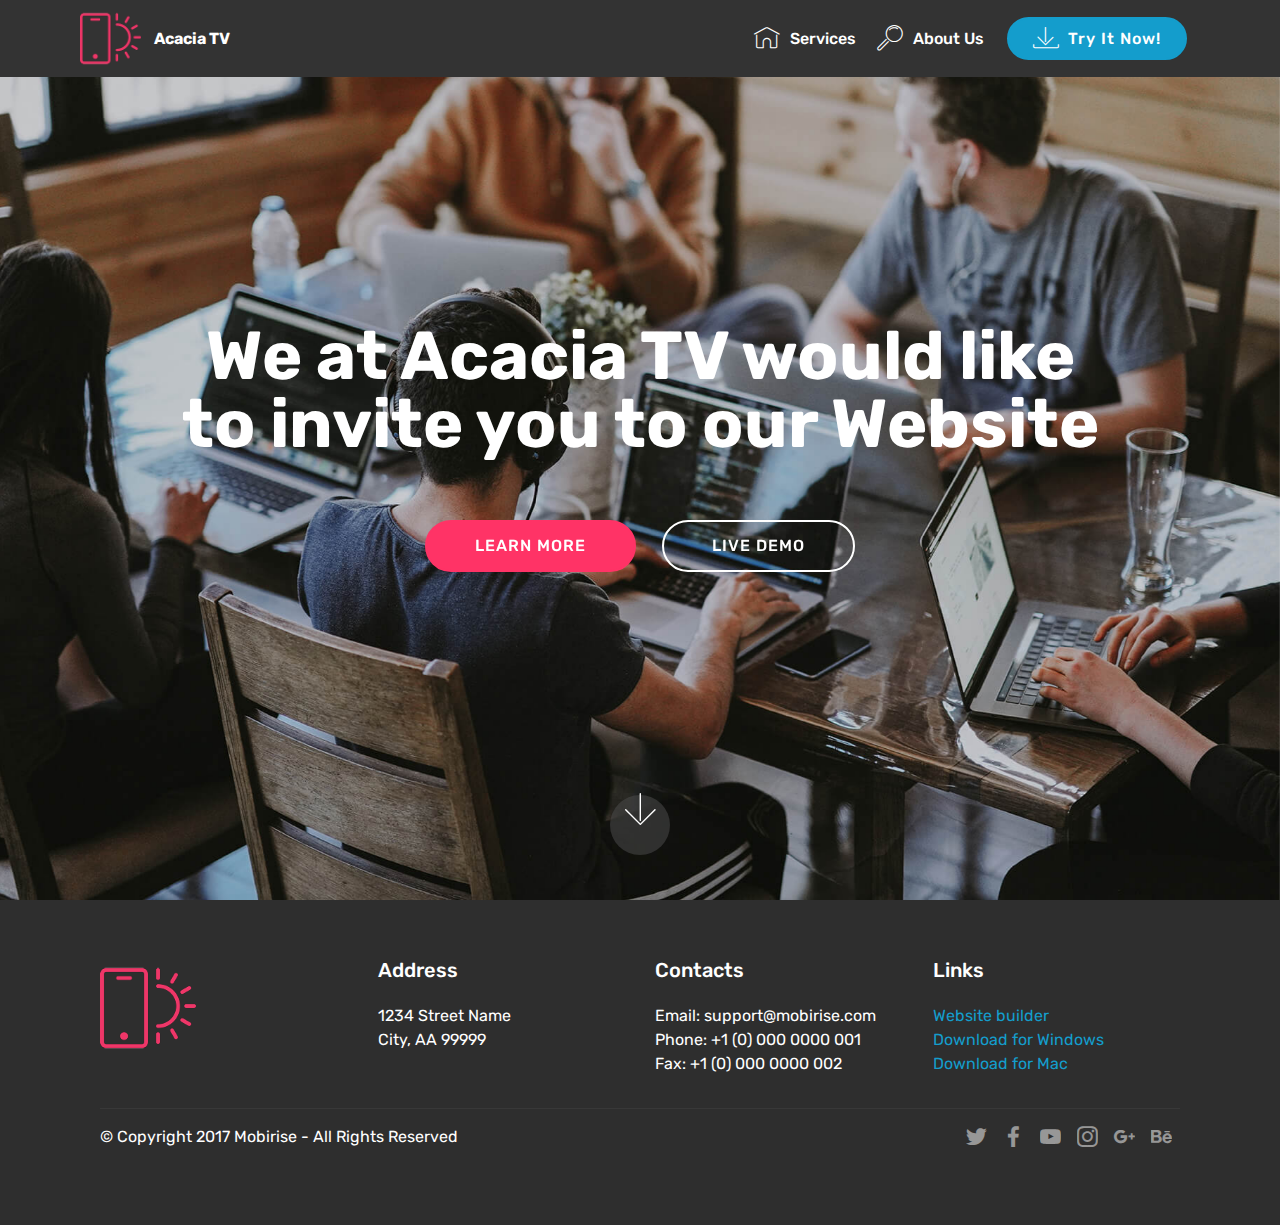
==== second/index.html @ 9eaf5de9 "Add files via upload" ====
<!DOCTYPE html>
<html  >
<head>
  <!-- Site made with Mobirise Website Builder v4.10.15, https://mobirise.com -->
  <meta charset="UTF-8">
  <meta http-equiv="X-UA-Compatible" content="IE=edge">
  <meta name="generator" content="Mobirise v4.10.15, mobirise.com">
  <meta name="viewport" content="width=device-width, initial-scale=1, minimum-scale=1">
  <link rel="shortcut icon" href="assets/images/logo2.png" type="image/x-icon">
  <meta name="description" content="">
  
  <title>Home</title>
  <link rel="stylesheet" href="assets/web/assets/mobirise-icons/mobirise-icons.css">
  <link rel="stylesheet" href="assets/bootstrap/css/bootstrap.min.css">
  <link rel="stylesheet" href="assets/bootstrap/css/bootstrap-grid.min.css">
  <link rel="stylesheet" href="assets/bootstrap/css/bootstrap-reboot.min.css">
  <link rel="stylesheet" href="assets/socicon/css/styles.css">
  <link rel="stylesheet" href="assets/tether/tether.min.css">
  <link rel="stylesheet" href="assets/dropdown/css/style.css">
  <link rel="stylesheet" href="assets/theme/css/style.css">
  <link rel="preload" as="style" href="assets/mobirise/css/mbr-additional.css"><link rel="stylesheet" href="assets/mobirise/css/mbr-additional.css" type="text/css">
  
  
  
</head>
<body>
  <section class="menu cid-qTkzRZLJNu" once="menu" id="menu1-0">

    

    <nav class="navbar navbar-expand beta-menu navbar-dropdown align-items-center navbar-fixed-top navbar-toggleable-sm">
        <button class="navbar-toggler navbar-toggler-right" type="button" data-toggle="collapse" data-target="#navbarSupportedContent" aria-controls="navbarSupportedContent" aria-expanded="false" aria-label="Toggle navigation">
            <div class="hamburger">
                <span></span>
                <span></span>
                <span></span>
                <span></span>
            </div>
        </button>
        <div class="menu-logo">
            <div class="navbar-brand">
                <span class="navbar-logo">
                    <a href="https://mobirise.com">
                         <img src="assets/images/logo2.png" alt="Mobirise" style="height: 3.8rem;">
                    </a>
                </span>
                <span class="navbar-caption-wrap"><a class="navbar-caption text-white display-4" href="https://mobirise.com">Acacia TV</a></span>
            </div>
        </div>
        <div class="collapse navbar-collapse" id="navbarSupportedContent">
            <ul class="navbar-nav nav-dropdown" data-app-modern-menu="true">
                <li class="nav-item">
                    <a class="nav-link link text-white display-4" href="https://mobirise.com">
                        <span class="mbri-home mbr-iconfont mbr-iconfont-btn"></span>
                        Services
                    </a>
                </li>
                <li class="nav-item">
                    <a class="nav-link link text-white display-4" href="https://mobirise.com">
                        <span class="mbri-search mbr-iconfont mbr-iconfont-btn"></span>
                        About Us
                    </a>
                </li>
            </ul>
            <div class="navbar-buttons mbr-section-btn">
                <a class="btn btn-sm btn-primary display-4" href="https://mobirise.com">
                    <span class="mbri-save mbr-iconfont mbr-iconfont-btn "></span>
                    Try It Now!
                </a>
            </div>
        </div>
    </nav>
</section>

<section class="engine"><a href="https://mobirise.info/k">develop your own website</a></section><section class="cid-qTkA127IK8 mbr-fullscreen mbr-parallax-background" id="header2-1">

    

    

    <div class="container align-center">
        <div class="row justify-content-md-center">
            <div class="mbr-white col-md-10">
                <h1 class="mbr-section-title mbr-bold pb-3 mbr-fonts-style display-1">
                    We at Acacia TV would like to invite you to our Website</h1>
                
                <p class="mbr-text pb-3 mbr-fonts-style display-5"></p>
                <div class="mbr-section-btn">
                    <a class="btn btn-md btn-secondary display-4" href="https://mobirise.com">LEARN MORE</a>
                    <a class="btn btn-md btn-white-outline display-4" href="https://mobirise.com">LIVE DEMO</a>
                </div>
            </div>
        </div>
    </div>
    <div class="mbr-arrow hidden-sm-down" aria-hidden="true">
        <a href="#next">
            <i class="mbri-down mbr-iconfont"></i>
        </a>
    </div>
</section>

<section class="cid-qTkAaeaxX5" id="footer1-2">

    

    

    <div class="container">
        <div class="media-container-row content text-white">
            <div class="col-12 col-md-3">
                <div class="media-wrap">
                    <a href="https://mobirise.com/">
                        <img src="assets/images/logo2.png" alt="Mobirise">
                    </a>
                </div>
            </div>
            <div class="col-12 col-md-3 mbr-fonts-style display-7">
                <h5 class="pb-3">
                    Address
                </h5>
                <p class="mbr-text">
                    1234 Street Name
                    <br>City, AA 99999
                </p>
            </div>
            <div class="col-12 col-md-3 mbr-fonts-style display-7">
                <h5 class="pb-3">
                    Contacts
                </h5>
                <p class="mbr-text">
                    Email: support@mobirise.com
                    <br>Phone: +1 (0) 000 0000 001
                    <br>Fax: +1 (0) 000 0000 002
                </p>
            </div>
            <div class="col-12 col-md-3 mbr-fonts-style display-7">
                <h5 class="pb-3">
                    Links
                </h5>
                <p class="mbr-text">
                    <a class="text-primary" href="https://mobirise.com/">Website builder</a>
                    <br><a class="text-primary" href="https://mobirise.com/mobirise-free-win.zip">Download for Windows</a>
                    <br><a class="text-primary" href="https://mobirise.com/mobirise-free-mac.zip">Download for Mac</a>
                </p>
            </div>
        </div>
        <div class="footer-lower">
            <div class="media-container-row">
                <div class="col-sm-12">
                    <hr>
                </div>
            </div>
            <div class="media-container-row mbr-white">
                <div class="col-sm-6 copyright">
                    <p class="mbr-text mbr-fonts-style display-7">
                        © Copyright 2017 Mobirise - All Rights Reserved
                    </p>
                </div>
                <div class="col-md-6">
                    <div class="social-list align-right">
                        <div class="soc-item">
                            <a href="https://twitter.com/mobirise" target="_blank">
                                <span class="socicon-twitter socicon mbr-iconfont mbr-iconfont-social"></span>
                            </a>
                        </div>
                        <div class="soc-item">
                            <a href="https://www.facebook.com/pages/Mobirise/1616226671953247" target="_blank">
                                <span class="socicon-facebook socicon mbr-iconfont mbr-iconfont-social"></span>
                            </a>
                        </div>
                        <div class="soc-item">
                            <a href="https://www.youtube.com/c/mobirise" target="_blank">
                                <span class="socicon-youtube socicon mbr-iconfont mbr-iconfont-social"></span>
                            </a>
                        </div>
                        <div class="soc-item">
                            <a href="https://instagram.com/mobirise" target="_blank">
                                <span class="socicon-instagram socicon mbr-iconfont mbr-iconfont-social"></span>
                            </a>
                        </div>
                        <div class="soc-item">
                            <a href="https://plus.google.com/u/0/+Mobirise" target="_blank">
                                <span class="socicon-googleplus socicon mbr-iconfont mbr-iconfont-social"></span>
                            </a>
                        </div>
                        <div class="soc-item">
                            <a href="https://www.behance.net/Mobirise" target="_blank">
                                <span class="socicon-behance socicon mbr-iconfont mbr-iconfont-social"></span>
                            </a>
                        </div>
                    </div>
                </div>
            </div>
        </div>
    </div>
</section>


  <script src="assets/web/assets/jquery/jquery.min.js"></script>
  <script src="assets/popper/popper.min.js"></script>
  <script src="assets/bootstrap/js/bootstrap.min.js"></script>
  <script src="assets/tether/tether.min.js"></script>
  <script src="assets/dropdown/js/nav-dropdown.js"></script>
  <script src="assets/dropdown/js/navbar-dropdown.js"></script>
  <script src="assets/touchswipe/jquery.touch-swipe.min.js"></script>
  <script src="assets/parallax/jarallax.min.js"></script>
  <script src="assets/smoothscroll/smooth-scroll.js"></script>
  <script src="assets/theme/js/script.js"></script>
  
  
</body>
</html>
---- second/assets/web/assets/mobirise-icons/mobirise-icons.css ----
@font-face {
  font-family: 'MobiriseIcons';
  src:  url('mobirise-icons.eot?spat4u');
  src:  url('mobirise-icons.eot?spat4u#iefix') format('embedded-opentype'),
    url('mobirise-icons.ttf?spat4u') format('truetype'),
    url('mobirise-icons.woff?spat4u') format('woff'),
    url('mobirise-icons.svg?spat4u#MobiriseIcons') format('svg');
  font-weight: normal;
  font-style: normal;
  font-display: swap;
}

[class^="mbri-"], [class*=" mbri-"] {
  /* use !important to prevent issues with browser extensions that change fonts */
  font-family: MobiriseIcons !important;
  speak: none;
  font-style: normal;
  font-weight: normal;
  font-variant: normal;
  text-transform: none;
  line-height: 1;

  /* Better Font Rendering =========== */
  -webkit-font-smoothing: antialiased;
  -moz-osx-font-smoothing: grayscale;
}

.mbri-add-submenu:before {
  content: "\e900";
}
.mbri-alert:before {
  content: "\e901";
}
.mbri-align-center:before {
  content: "\e902";
}
.mbri-align-justify:before {
  content: "\e903";
}
.mbri-align-left:before {
  content: "\e904";
}
.mbri-align-right:before {
  content: "\e905";
}
.mbri-android:before {
  content: "\e906";
}
.mbri-apple:before {
  content: "\e907";
}
.mbri-arrow-down:before {
  content: "\e908";
}
.mbri-arrow-next:before {
  content: "\e909";
}
.mbri-arrow-prev:before {
  content: "\e90a";
}
.mbri-arrow-up:before {
  content: "\e90b";
}
.mbri-bold:before {
  content: "\e90c";
}
.mbri-bookmark:before {
  content: "\e90d";
}
.mbri-bootstrap:before {
  content: "\e90e";
}
.mbri-briefcase:before {
  content: "\e90f";
}
.mbri-browse:before {
  content: "\e910";
}
.mbri-bulleted-list:before {
  content: "\e911";
}
.mbri-calendar:before {
  content: "\e912";
}
.mbri-camera:before {
  content: "\e913";
}
.mbri-cart-add:before {
  content: "\e914";
}
.mbri-cart-full:before {
  content: "\e915";
}
.mbri-cash:before {
  content: "\e916";
}
.mbri-change-style:before {
  content: "\e917";
}
.mbri-chat:before {
  content: "\e918";
}
.mbri-clock:before {
  content: "\e919";
}
.mbri-close:before {
  content: "\e91a";
}
.mbri-cloud:before {
  content: "\e91b";
}
.mbri-code:before {
  content: "\e91c";
}
.mbri-contact-form:before {
  content: "\e91d";
}
.mbri-credit-card:before {
  content: "\e91e";
}
.mbri-cursor-click:before {
  content: "\e91f";
}
.mbri-cust-feedback:before {
  content: "\e920";
}
.mbri-database:before {
  content: "\e921";
}
.mbri-delivery:before {
  content: "\e922";
}
.mbri-desktop:before {
  content: "\e923";
}
.mbri-devices:before {
  content: "\e924";
}
.mbri-down:before {
  content: "\e925";
}
.mbri-download:before {
  content: "\e989";
}
.mbri-drag-n-drop:before {
  content: "\e927";
}
.mbri-drag-n-drop2:before {
  content: "\e928";
}
.mbri-edit:before {
  content: "\e929";
}
.mbri-edit2:before {
  content: "\e92a";
}
.mbri-error:before {
  content: "\e92b";
}
.mbri-extension:before {
  content: "\e92c";
}
.mbri-features:before {
  content: "\e92d";
}
.mbri-file:before {
  content: "\e92e";
}
.mbri-flag:before {
  content: "\e92f";
}
.mbri-folder:before {
  content: "\e930";
}
.mbri-gift:before {
  content: "\e931";
}
.mbri-github:before {
  content: "\e932";
}
.mbri-globe:before {
  content: "\e933";
}
.mbri-globe-2:before {
  content: "\e934";
}
.mbri-growing-chart:before {
  content: "\e935";
}
.mbri-hearth:before {
  content: "\e936";
}
.mbri-help:before {
  content: "\e937";
}
.mbri-home:before {
  content: "\e938";
}
.mbri-hot-cup:before {
  content: "\e939";
}
.mbri-idea:before {
  content: "\e93a";
}
.mbri-image-gallery:before {
  content: "\e93b";
}
.mbri-image-slider:before {
  content: "\e93c";
}
.mbri-info:before {
  content: "\e93d";
}
.mbri-italic:before {
  content: "\e93e";
}
.mbri-key:before {
  content: "\e93f";
}
.mbri-laptop:before {
  content: "\e940";
}
.mbri-layers:before {
  content: "\e941";
}
.mbri-left-right:before {
  content: "\e942";
}
.mbri-left:before {
  content: "\e943";
}
.mbri-letter:before {
  content: "\e944";
}
.mbri-like:before {
  content: "\e945";
}
.mbri-link:before {
  content: "\e946";
}
.mbri-lock:before {
  content: "\e947";
}
.mbri-login:before {
  content: "\e948";
}
.mbri-logout:before {
  content: "\e949";
}
.mbri-magic-stick:before {
  content: "\e94a";
}
.mbri-map-pin:before {
  content: "\e94b";
}
.mbri-menu:before {
  content: "\e94c";
}
.mbri-mobile:before {
  content: "\e94d";
}
.mbri-mobile2:before {
  content: "\e94e";
}
.mbri-mobirise:before {
  content: "\e94f";
}
.mbri-more-horizontal:before {
  content: "\e950";
}
.mbri-more-vertical:before {
  content: "\e951";
}
.mbri-music:before {
  content: "\e952";
}
.mbri-new-file:before {
  content: "\e953";
}
.mbri-numbered-list:before {
  content: "\e954";
}
.mbri-opened-folder:before {
  content: "\e955";
}
.mbri-pages:before {
  content: "\e956";
}
.mbri-paper-plane:before {
  content: "\e957";
}
.mbri-paperclip:before {
  content: "\e958";
}
.mbri-photo:before {
  content: "\e959";
}
.mbri-photos:before {
  content: "\e95a";
}
.mbri-pin:before {
  content: "\e95b";
}
.mbri-play:before {
  content: "\e95c";
}
.mbri-plus:before {
  content: "\e95d";
}
.mbri-preview:before {
  content: "\e95e";
}
.mbri-print:before {
  content: "\e95f";
}
.mbri-protect:before {
  content: "\e960";
}
.mbri-question:before {
  content: "\e961";
}
.mbri-quote-left:before {
  content: "\e962";
}
.mbri-quote-right:before {
  content: "\e963";
}
.mbri-refresh:before {
  content: "\e964";
}
.mbri-responsive:before {
  content: "\e965";
}
.mbri-right:before {
  content: "\e966";
}
.mbri-rocket:before {
  content: "\e967";
}
.mbri-sad-face:before {
  content: "\e968";
}
.mbri-sale:before {
  content: "\e969";
}
.mbri-save:before {
  content: "\e96a";
}
.mbri-search:before {
  content: "\e96b";
}
.mbri-setting:before {
  content: "\e96c";
}
.mbri-setting2:before {
  content: "\e96d";
}
.mbri-setting3:before {
  content: "\e96e";
}
.mbri-share:before {
  content: "\e96f";
}
.mbri-shopping-bag:before {
  content: "\e970";
}
.mbri-shopping-basket:before {
  content: "\e971";
}
.mbri-shopping-cart:before {
  content: "\e972";
}
.mbri-sites:before {
  content: "\e973";
}
.mbri-smile-face:before {
  content: "\e974";
}
.mbri-speed:before {
  content: "\e975";
}
.mbri-star:before {
  content: "\e976";
}
.mbri-success:before {
  content: "\e977";
}
.mbri-sun:before {
  content: "\e978";
}
.mbri-sun2:before {
  content: "\e979";
}
.mbri-tablet:before {
  content: "\e97a";
}
.mbri-tablet-vertical:before {
  content: "\e97b";
}
.mbri-target:before {
  content: "\e97c";
}
.mbri-timer:before {
  content: "\e97d";
}
.mbri-to-ftp:before {
  content: "\e97e";
}
.mbri-to-local-drive:before {
  content: "\e97f";
}
.mbri-touch-swipe:before {
  content: "\e980";
}
.mbri-touch:before {
  content: "\e981";
}
.mbri-trash:before {
  content: "\e982";
}
.mbri-underline:before {
  content: "\e983";
}
.mbri-unlink:before {
  content: "\e984";
}
.mbri-unlock:before {
  content: "\e985";
}
.mbri-up-down:before {
  content: "\e986";
}
.mbri-up:before {
  content: "\e987";
}
.mbri-update:before {
  content: "\e988";
}
.mbri-upload:before {
 content: "\e926"; 
}
.mbri-user:before {
  content: "\e98a";
}
.mbri-user2:before {
  content: "\e98b";
}
.mbri-users:before {
  content: "\e98c";
}
.mbri-video:before {
  content: "\e98d";
}
.mbri-video-play:before {
  content: "\e98e";
}
.mbri-watch:before {
  content: "\e98f";
}
.mbri-website-theme:before {
  content: "\e990";
}
.mbri-wifi:before {
  content: "\e991";
}
.mbri-windows:before {
  content: "\e992";
}
.mbri-zoom-out:before {
  content: "\e993";
}
.mbri-redo:before {
  content: "\e994";
}
.mbri-undo:before {
  content: "\e995";
}
---- second/assets/socicon/css/styles.css ----
@charset "UTF-8";

@font-face {
  font-family: "socicon";
  src:url("../fonts/socicon.eot");
  src:url("../fonts/socicon.eot?#iefix") format("embedded-opentype"),
    url("../fonts/socicon.woff") format("woff"),
    url("../fonts/socicon.ttf") format("truetype"),
    url("../fonts/socicon.svg#socicon") format("svg");
  font-weight: normal;
  font-style: normal;
  font-display:swap;
}

[data-icon]:before {
  font-family: "socicon" !important;
  content: attr(data-icon);
  font-style: normal !important;
  font-weight: normal !important;
  font-variant: normal !important;
  text-transform: none !important;
  speak: none;
  line-height: 1;
  -webkit-font-smoothing: antialiased;
  -moz-osx-font-smoothing: grayscale;
}

[class^="socicon-"]:before,
[class*=" socicon-"]:before {
  font-family: "socicon" !important;
  font-style: normal !important;
  font-weight: normal !important;
  font-variant: normal !important;
  text-transform: none !important;
  speak: none;
  line-height: 1;
  -webkit-font-smoothing: antialiased;
  -moz-osx-font-smoothing: grayscale;
}

.socicon-modelmayhem:before {
  content: "\e000";
}
.socicon-mixcloud:before {
  content: "\e001";
}
.socicon-drupal:before {
  content: "\e002";
}
.socicon-swarm:before {
  content: "\e003";
}
.socicon-istock:before {
  content: "\e004";
}
.socicon-yammer:before {
  content: "\e005";
}
.socicon-ello:before {
  content: "\e006";
}
.socicon-stackoverflow:before {
  content: "\e007";
}
.socicon-persona:before {
  content: "\e008";
}
.socicon-triplej:before {
  content: "\e009";
}
.socicon-houzz:before {
  content: "\e00a";
}
.socicon-rss:before {
  content: "\e00b";
}
.socicon-paypal:before {
  content: "\e00c";
}
.socicon-odnoklassniki:before {
  content: "\e00d";
}
.socicon-airbnb:before {
  content: "\e00e";
}
.socicon-periscope:before {
  content: "\e00f";
}
.socicon-outlook:before {
  content: "\e010";
}
.socicon-coderwall:before {
  content: "\e011";
}
.socicon-tripadvisor:before {
  content: "\e012";
}
.socicon-appnet:before {
  content: "\e013";
}
.socicon-goodreads:before {
  content: "\e014";
}
.socicon-tripit:before {
  content: "\e015";
}
.socicon-lanyrd:before {
  content: "\e016";
}
.socicon-slideshare:before {
  content: "\e017";
}
.socicon-buffer:before {
  content: "\e018";
}
.socicon-disqus:before {
  content: "\e019";
}
.socicon-vkontakte:before {
  content: "\e01a";
}
.socicon-whatsapp:before {
  content: "\e01b";
}
.socicon-patreon:before {
  content: "\e01c";
}
.socicon-storehouse:before {
  content: "\e01d";
}
.socicon-pocket:before {
  content: "\e01e";
}
.socicon-mail:before {
  content: "\e01f";
}
.socicon-blogger:before {
  content: "\e020";
}
.socicon-technorati:before {
  content: "\e021";
}
.socicon-reddit:before {
  content: "\e022";
}
.socicon-dribbble:before {
  content: "\e023";
}
.socicon-stumbleupon:before {
  content: "\e024";
}
.socicon-digg:before {
  content: "\e025";
}
.socicon-envato:before {
  content: "\e026";
}
.socicon-behance:before {
  content: "\e027";
}
.socicon-delicious:before {
  content: "\e028";
}
.socicon-deviantart:before {
  content: "\e029";
}
.socicon-forrst:before {
  content: "\e02a";
}
.socicon-play:before {
  content: "\e02b";
}
.socicon-zerply:before {
  content: "\e02c";
}
.socicon-wikipedia:before {
  content: "\e02d";
}
.socicon-apple:before {
  content: "\e02e";
}
.socicon-flattr:before {
  content: "\e02f";
}
.socicon-github:before {
  content: "\e030";
}
.socicon-renren:before {
  content: "\e031";
}
.socicon-friendfeed:before {
  content: "\e032";
}
.socicon-newsvine:before {
  content: "\e033";
}
.socicon-identica:before {
  content: "\e034";
}
.socicon-bebo:before {
  content: "\e035";
}
.socicon-zynga:before {
  content: "\e036";
}
.socicon-steam:before {
  content: "\e037";
}
.socicon-xbox:before {
  content: "\e038";
}
.socicon-windows:before {
  content: "\e039";
}
.socicon-qq:before {
  content: "\e03a";
}
.socicon-douban:before {
  content: "\e03b";
}
.socicon-meetup:before {
  content: "\e03c";
}
.socicon-playstation:before {
  content: "\e03d";
}
.socicon-android:before {
  content: "\e03e";
}
.socicon-snapchat:before {
  content: "\e03f";
}
.socicon-twitter:before {
  content: "\e040";
}
.socicon-facebook:before {
  content: "\e041";
}
.socicon-googleplus:before {
  content: "\e042";
}
.socicon-pinterest:before {
  content: "\e043";
}
.socicon-foursquare:before {
  content: "\e044";
}
.socicon-yahoo:before {
  content: "\e045";
}
.socicon-skype:before {
  content: "\e046";
}
.socicon-yelp:before {
  content: "\e047";
}
.socicon-feedburner:before {
  content: "\e048";
}
.socicon-linkedin:before {
  content: "\e049";
}
.socicon-viadeo:before {
  content: "\e04a";
}
.socicon-xing:before {
  content: "\e04b";
}
.socicon-myspace:before {
  content: "\e04c";
}
.socicon-soundcloud:before {
  content: "\e04d";
}
.socicon-spotify:before {
  content: "\e04e";
}
.socicon-grooveshark:before {
  content: "\e04f";
}
.socicon-lastfm:before {
  content: "\e050";
}
.socicon-youtube:before {
  content: "\e051";
}
.socicon-vimeo:before {
  content: "\e052";
}
.socicon-dailymotion:before {
  content: "\e053";
}
.socicon-vine:before {
  content: "\e054";
}
.socicon-flickr:before {
  content: "\e055";
}
.socicon-500px:before {
  content: "\e056";
}
.socicon-wordpress:before {
  content: "\e058";
}
.socicon-tumblr:before {
  content: "\e059";
}
.socicon-twitch:before {
  content: "\e05a";
}
.socicon-8tracks:before {
  content: "\e05b";
}
.socicon-amazon:before {
  content: "\e05c";
}
.socicon-icq:before {
  content: "\e05d";
}
.socicon-smugmug:before {
  content: "\e05e";
}
.socicon-ravelry:before {
  content: "\e05f";
}
.socicon-weibo:before {
  content: "\e060";
}
.socicon-baidu:before {
  content: "\e061";
}
.socicon-angellist:before {
  content: "\e062";
}
.socicon-ebay:before {
  content: "\e063";
}
.socicon-imdb:before {
  content: "\e064";
}
.socicon-stayfriends:before {
  content: "\e065";
}
.socicon-residentadvisor:before {
  content: "\e066";
}
.socicon-google:before {
  content: "\e067";
}
.socicon-yandex:before {
  content: "\e068";
}
.socicon-sharethis:before {
  content: "\e069";
}
.socicon-bandcamp:before {
  content: "\e06a";
}
.socicon-itunes:before {
  content: "\e06b";
}
.socicon-deezer:before {
  content: "\e06c";
}
.socicon-telegram:before {
  content: "\e06e";
}
.socicon-openid:before {
  content: "\e06f";
}
.socicon-amplement:before {
  content: "\e070";
}
.socicon-viber:before {
  content: "\e071";
}
.socicon-zomato:before {
  content: "\e072";
}
.socicon-draugiem:before {
  content: "\e074";
}
.socicon-endomodo:before {
  content: "\e075";
}
.socicon-filmweb:before {
  content: "\e076";
}
.socicon-stackexchange:before {
  content: "\e077";
}
.socicon-wykop:before {
  content: "\e078";
}
.socicon-teamspeak:before {
  content: "\e079";
}
.socicon-teamviewer:before {
  content: "\e07a";
}
.socicon-ventrilo:before {
  content: "\e07b";
}
.socicon-younow:before {
  content: "\e07c";
}
.socicon-raidcall:before {
  content: "\e07d";
}
.socicon-mumble:before {
  content: "\e07e";
}
.socicon-medium:before {
  content: "\e06d";
}
.socicon-bebee:before {
  content: "\e07f";
}
.socicon-hitbox:before {
  content: "\e080";
}
.socicon-reverbnation:before {
  content: "\e081";
}
.socicon-formulr:before {
  content: "\e082";
}
.socicon-instagram:before {
  content: "\e057";
}
.socicon-battlenet:before {
  content: "\e083";
}
.socicon-chrome:before {
  content: "\e084";
}
.socicon-discord:before {
  content: "\e086";
}
.socicon-issuu:before {
  content: "\e087";
}
.socicon-macos:before {
  content: "\e088";
}
.socicon-firefox:before {
  content: "\e089";
}
.socicon-opera:before {
  content: "\e08d";
}
.socicon-keybase:before {
  content: "\e090";
}
.socicon-alliance:before {
  content: "\e091";
}
.socicon-livejournal:before {
  content: "\e092";
}
.socicon-googlephotos:before {
  content: "\e093";
}
.socicon-horde:before {
  content: "\e094";
}
.socicon-etsy:before {
  content: "\e095";
}
.socicon-zapier:before {
  content: "\e096";
}
.socicon-google-scholar:before {
  content: "\e097";
}
.socicon-researchgate:before {
  content: "\e098";
}
.socicon-wechat:before {
  content: "\e099";
}
.socicon-strava:before {
  content: "\e09a";
}
.socicon-line:before {
  content: "\e09b";
}
.socicon-lyft:before {
  content: "\e09c";
}
.socicon-uber:before {
  content: "\e09d";
}
.socicon-songkick:before {
  content: "\e09e";
}
.socicon-viewbug:before {
  content: "\e09f";
}
.socicon-googlegroups:before {
  content: "\e0a0";
}
.socicon-quora:before {
  content: "\e073";
}
.socicon-diablo:before {
  content: "\e085";
}
.socicon-blizzard:before {
  content: "\e0a1";
}
.socicon-hearthstone:before {
  content: "\e08b";
}
.socicon-heroes:before {
  content: "\e08a";
}
.socicon-overwatch:before {
  content: "\e08c";
}
.socicon-warcraft:before {
  content: "\e08e";
}
.socicon-starcraft:before {
  content: "\e08f";
}
.socicon-beam:before {
  content: "\e0a2";
}
.socicon-curse:before {
  content: "\e0a3";
}
.socicon-player:before {
  content: "\e0a4";
}
.socicon-streamjar:before {
  content: "\e0a5";
}
.socicon-nintendo:before {
  content: "\e0a6";
}
.socicon-hellocoton:before {
  content: "\e0a7";
}
---- second/assets/dropdown/css/style.css ----
.navbar-dropdown {
  left: 0;
  padding: 0;
  position: absolute;
  right: 0;
  top: 0;
  transition: all 0.45s ease;
  z-index: 1030;
  background: #282828; }
  .navbar-dropdown .navbar-logo {
    margin-right: 0.8rem;
    transition: margin 0.3s ease-in-out;
    vertical-align: middle; }
    .navbar-dropdown .navbar-logo img {
      height: 3.125rem;
      transition: all 0.3s ease-in-out; }
    .navbar-dropdown .navbar-logo.mbr-iconfont {
      font-size: 3.125rem;
      line-height: 3.125rem; }
  .navbar-dropdown .navbar-caption {
    font-weight: 700;
    white-space: normal;
    vertical-align: -4px;
    line-height: 3.125rem !important; }
    .navbar-dropdown .navbar-caption, .navbar-dropdown .navbar-caption:hover {
      color: inherit;
      text-decoration: none; }
  .navbar-dropdown .mbr-iconfont + .navbar-caption {
    vertical-align: -1px; }
  .navbar-dropdown.navbar-fixed-top {
    position: fixed; }
  .navbar-dropdown .navbar-brand span {
    vertical-align: -4px; }
  .navbar-dropdown.bg-color.transparent {
    background: none; }
  .navbar-dropdown.navbar-short .navbar-brand {
    padding: 0.625rem 0; }
    .navbar-dropdown.navbar-short .navbar-brand span {
      vertical-align: -1px; }
  .navbar-dropdown.navbar-short .navbar-caption {
    line-height: 2.375rem !important;
    vertical-align: -2px; }
  .navbar-dropdown.navbar-short .navbar-logo {
    margin-right: 0.5rem; }
    .navbar-dropdown.navbar-short .navbar-logo img {
      height: 2.375rem; }
    .navbar-dropdown.navbar-short .navbar-logo.mbr-iconfont {
      font-size: 2.375rem;
      line-height: 2.375rem; }
  .navbar-dropdown.navbar-short .mbr-table-cell {
    height: 3.625rem; }
  .navbar-dropdown .navbar-close {
    left: 0.6875rem;
    position: fixed;
    top: 0.75rem;
    z-index: 1000; }
  .navbar-dropdown .hamburger-icon {
    content: "";
    display: inline-block;
    vertical-align: middle;
    width: 16px;
    -webkit-box-shadow: 0 -6px 0 1px #282828,0 0 0 1px #282828,0 6px 0 1px #282828;
    -moz-box-shadow: 0 -6px 0 1px #282828,0 0 0 1px #282828,0 6px 0 1px #282828;
    box-shadow: 0 -6px 0 1px #282828,0 0 0 1px #282828,0 6px 0 1px #282828; }

.dropdown-menu .dropdown-toggle[data-toggle="dropdown-submenu"]::after {
  border-bottom: 0.35em solid transparent;
  border-left: 0.35em solid;
  border-right: 0;
  border-top: 0.35em solid transparent;
  margin-left: 0.3rem; }

.dropdown-menu .dropdown-item:focus {
  outline: 0; }

.nav-dropdown {
  font-size: 0.75rem;
  font-weight: 500;
  height: auto !important; }
  .nav-dropdown .nav-btn {
    padding-left: 1rem; }
  .nav-dropdown .link {
    margin: .667em 1.667em;
    font-weight: 500;
    padding: 0;
    transition: color .2s ease-in-out; }
    .nav-dropdown .link.dropdown-toggle {
      margin-right: 2.583em; }
      .nav-dropdown .link.dropdown-toggle::after {
        margin-left: .25rem;
        border-top: 0.35em solid;
        border-right: 0.35em solid transparent;
        border-left: 0.35em solid transparent;
        border-bottom: 0; }
      .nav-dropdown .link.dropdown-toggle[aria-expanded="true"] {
        margin: 0;
        padding: 0.667em 3.263em  0.667em 1.667em; }
  .nav-dropdown .link::after,
  .nav-dropdown .dropdown-item::after {
    color: inherit; }
  .nav-dropdown .btn {
    font-size: 0.75rem;
    font-weight: 700;
    letter-spacing: 0;
    margin-bottom: 0;
    padding-left: 1.25rem;
    padding-right: 1.25rem; }
  .nav-dropdown .dropdown-menu {
    border-radius: 0;
    border: 0;
    left: 0;
    margin: 0;
    padding-bottom: 1.25rem;
    padding-top: 1.25rem;
    position: relative; }
  .nav-dropdown .dropdown-submenu {
    margin-left: 0.125rem;
    top: 0; }
  .nav-dropdown .dropdown-item {
    font-weight: 500;
    line-height: 2;
    padding: 0.3846em 4.615em 0.3846em 1.5385em;
    position: relative;
    transition: color .2s ease-in-out, background-color .2s ease-in-out; }
    .nav-dropdown .dropdown-item::after {
      margin-top: -0.3077em;
      position: absolute;
      right: 1.1538em;
      top: 50%; }
    .nav-dropdown .dropdown-item:focus, .nav-dropdown .dropdown-item:hover {
      background: none; }

@media (max-width: 767px) {
  .nav-dropdown.navbar-toggleable-sm {
    bottom: 0;
    display: none;
    left: 0;
    overflow-x: hidden;
    position: fixed;
    top: 0;
    transform: translateX(-100%);
    -ms-transform: translateX(-100%);
    -webkit-transform: translateX(-100%);
    width: 18.75rem;
    z-index: 999; } }
.nav-dropdown.navbar-toggleable-xl {
  bottom: 0;
  display: none;
  left: 0;
  overflow-x: hidden;
  position: fixed;
  top: 0;
  transform: translateX(-100%);
  -ms-transform: translateX(-100%);
  -webkit-transform: translateX(-100%);
  width: 18.75rem;
  z-index: 999; }

.nav-dropdown-sm {
  display: block !important;
  overflow-x: hidden;
  overflow: auto;
  padding-top: 3.875rem; }
  .nav-dropdown-sm::after {
    content: "";
    display: block;
    height: 3rem;
    width: 100%; }
  .nav-dropdown-sm.collapse.in ~ .navbar-close {
    display: block !important; }
  .nav-dropdown-sm.collapsing, .nav-dropdown-sm.collapse.in {
    transform: translateX(0);
    -ms-transform: translateX(0);
    -webkit-transform: translateX(0);
    transition: all 0.25s ease-out;
    -webkit-transition: all 0.25s ease-out;
    background: #282828; }
  .nav-dropdown-sm.collapsing[aria-expanded="false"] {
    transform: translateX(-100%);
    -ms-transform: translateX(-100%);
    -webkit-transform: translateX(-100%); }
  .nav-dropdown-sm .nav-item {
    display: block;
    margin-left: 0 !important;
    padding-left: 0; }
  .nav-dropdown-sm .link,
  .nav-dropdown-sm .dropdown-item {
    border-top: 1px dotted rgba(255, 255, 255, 0.1);
    font-size: 0.8125rem;
    line-height: 1.6;
    margin: 0 !important;
    padding: 0.875rem 2.4rem 0.875rem 1.5625rem !important;
    position: relative;
    white-space: normal; }
    .nav-dropdown-sm .link:focus, .nav-dropdown-sm .link:hover,
    .nav-dropdown-sm .dropdown-item:focus,
    .nav-dropdown-sm .dropdown-item:hover {
      background: rgba(0, 0, 0, 0.2) !important;
      color: #c0a375; }
  .nav-dropdown-sm .nav-btn {
    position: relative;
    padding: 1.5625rem 1.5625rem 0 1.5625rem; }
    .nav-dropdown-sm .nav-btn::before {
      border-top: 1px dotted rgba(255, 255, 255, 0.1);
      content: "";
      left: 0;
      position: absolute;
      top: 0;
      width: 100%; }
    .nav-dropdown-sm .nav-btn + .nav-btn {
      padding-top: 0.625rem; }
      .nav-dropdown-sm .nav-btn + .nav-btn::before {
        display: none; }
  .nav-dropdown-sm .btn {
    padding: 0.625rem 0; }
  .nav-dropdown-sm .dropdown-toggle[data-toggle="dropdown-submenu"]::after {
    margin-left: .25rem;
    border-top: 0.35em solid;
    border-right: 0.35em solid transparent;
    border-left: 0.35em solid transparent;
    border-bottom: 0; }
  .nav-dropdown-sm .dropdown-toggle[data-toggle="dropdown-submenu"][aria-expanded="true"]::after {
    border-top: 0;
    border-right: 0.35em solid transparent;
    border-left: 0.35em solid transparent;
    border-bottom: 0.35em solid; }
  .nav-dropdown-sm .dropdown-menu {
    margin: 0;
    padding: 0;
    position: relative;
    top: 0;
    left: 0;
    width: 100%;
    border: 0;
    float: none;
    border-radius: 0;
    background: none; }
  .nav-dropdown-sm .dropdown-submenu {
    left: 100%;
    margin-left: 0.125rem;
    margin-top: -1.25rem;
    top: 0; }

.navbar-toggleable-sm .nav-dropdown .dropdown-menu {
  position: absolute; }

.navbar-toggleable-sm .nav-dropdown .dropdown-submenu {
  left: 100%;
  margin-left: 0.125rem;
  margin-top: -1.25rem;
  top: 0; }

.navbar-toggleable-sm.opened .nav-dropdown .dropdown-menu {
  position: relative; }

.navbar-toggleable-sm.opened .nav-dropdown .dropdown-submenu {
  left: 0;
  margin-left: 00rem;
  margin-top: 0rem;
  top: 0; }

.is-builder .nav-dropdown.collapsing {
  transition: none !important; }

/*# sourceMappingURL=style.css.map */
---- second/assets/theme/css/style.css ----
/*!
 * Mobirise v4 theme (https://mobirise.com/)
 * Copyright 2017 Mobirise
 */
section {
  background-color: #eeeeee;
}

body {
  font-style: normal;
  line-height: 1.5;
}

section,
.container,
.container-fluid {
  position: relative;
  word-wrap: break-word;
}

a.mbr-iconfont:hover {
  text-decoration: none;
}

.article .lead p,
.article .lead ul,
.article .lead ol,
.article .lead pre,
.article .lead blockquote {
  margin-bottom: 0;
}

ul,
ol,
pre,
blockquote {
  margin-bottom: 2.3125rem;
}

pre {
  background: #f4f4f4;
  padding: 10px 24px;
  white-space: pre-wrap;
}

.inactive {
  -webkit-user-select: none;
  -moz-user-select: none;
  -ms-user-select: none;
  user-select: none;
  pointer-events: none;
  -webkit-user-drag: none;
  user-drag: none;
}

.mbr-section__comments .row {
  justify-content: center;
  -webkit-justify-content: center;
}

a {
  font-style: normal;
  font-weight: 400;
  cursor: pointer;
}

a, a:hover {
  text-decoration: none;
}

figure {
  margin-bottom: 0;
}

body {
  color: #232323;
}

h1,
h2,
h3,
h4,
h5,
h6,
.h1,
.h2,
.h3,
.h4,
.h5,
.h6,
.display-1,
.display-2,
.display-3,
.display-4 {
  line-height: 1;
  word-break: break-word;
  word-wrap: break-word;
}

b,
strong {
  font-weight: bold;
}

blockquote {
  padding: 10px 0 10px 20px;
  position: relative;
  border-left: 2px solid;
  border-color: #ff3366;
}

input:-webkit-autofill, input:-webkit-autofill:hover, input:-webkit-autofill:focus, input:-webkit-autofill:active {
  transition-delay: 9999s;
  transition-property: background-color, color;
}

textarea[type='hidden'] {
  display: none;
}

body {
  position: relative;
}

section {
  background-position: 50% 50%;
  background-repeat: no-repeat;
  background-size: cover;
}

section .mbr-background-video,
section .mbr-background-video-preview {
  position: absolute;
  bottom: 0;
  left: 0;
  right: 0;
  top: 0;
}

.hidden {
  visibility: hidden;
}

.mbr-z-index20 {
  z-index: 20;
}

/*! Base colors */
.mbr-white {
  color: #ffffff;
}

.mbr-black {
  color: #000000;
}

.mbr-bg-white {
  background-color: #ffffff;
}

.mbr-bg-black {
  background-color: #000000;
}

/*! Text-aligns */
.align-left {
  text-align: left;
}

.align-center {
  text-align: center;
}

.align-right {
  text-align: right;
}

@media (max-width: 767px) {
  .align-left,
  .align-center,
  .align-right,
  .mbr-section-btn,
  .mbr-section-title {
    text-align: center;
  }
}

/*! Font-weight  */
.mbr-light {
  font-weight: 300;
}

.mbr-regular {
  font-weight: 400;
}

.mbr-semibold {
  font-weight: 500;
}

.mbr-bold {
  font-weight: 700;
}

/*! Media  */
.media-size-item {
  -webkit-flex: 1 1 auto;
  -moz-flex: 1 1 auto;
  -ms-flex: 1 1 auto;
  -o-flex: 1 1 auto;
  flex: 1 1 auto;
}

.media-content {
  -webkit-flex-basis: 100%;
  flex-basis: 100%;
}

.media-container-row {
  display: -ms-flexbox;
  display: -webkit-flex;
  display: flex;
  -webkit-flex-direction: row;
  -ms-flex-direction: row;
  flex-direction: row;
  -webkit-flex-wrap: wrap;
  -ms-flex-wrap: wrap;
  flex-wrap: wrap;
  -webkit-justify-content: center;
  -ms-flex-pack: center;
  justify-content: center;
  -webkit-align-content: center;
  -ms-flex-line-pack: center;
  align-content: center;
  -webkit-align-items: start;
  -ms-flex-align: start;
  align-items: start;
}

.media-container-row .media-size-item {
  width: 400px;
}

.media-container-column {
  display: -ms-flexbox;
  display: -webkit-flex;
  display: flex;
  -webkit-flex-direction: column;
  -ms-flex-direction: column;
  flex-direction: column;
  -webkit-flex-wrap: wrap;
  -ms-flex-wrap: wrap;
  flex-wrap: wrap;
  -webkit-justify-content: center;
  -ms-flex-pack: center;
  justify-content: center;
  -webkit-align-content: center;
  -ms-flex-line-pack: center;
  align-content: center;
  -webkit-align-items: stretch;
  -ms-flex-align: stretch;
  align-items: stretch;
}

.media-container-column > * {
  width: 100%;
}

@media (min-width: 992px) {
  .media-container-row {
    -webkit-flex-wrap: nowrap;
    -ms-flex-wrap: nowrap;
    flex-wrap: nowrap;
  }
}

figure {
  overflow: hidden;
}

figure[mbr-media-size] {
  transition: width 0.1s;
}

.mbr-figure img,
.mbr-figure iframe {
  display: block;
  width: 100%;
}

.card {
  background-color: transparent;
  border: none;
}

.card-box {
  width: 100%;
}

.card-img {
  text-align: center;
  flex-shrink: 0;
  -webkit-flex-shrink: 0;
}

.media {
  max-width: 100%;
  margin: 0 auto;
}

.mbr-figure {
  -ms-flex-item-align: center;
  -ms-grid-row-align: center;
  -webkit-align-self: center;
  align-self: center;
}

.media-container > div {
  max-width: 100%;
}

.mbr-figure img,
.card-img img {
  width: 100%;
}

@media (max-width: 991px) {
  .media-size-item {
    width: auto !important;
  }
  .media {
    width: auto;
  }
  .mbr-figure {
    width: 100% !important;
  }
}

/*! Buttons */
.btn {
  font-weight: 500;
  border-width: 2px;
  font-style: normal;
  letter-spacing: 1px;
  margin: .4rem .8rem;
  white-space: normal;
  -webkit-transition: all .3s ease-in-out;
  -moz-transition: all .3s ease-in-out;
  transition: all .3s ease-in-out;
  display: inline-flex;
  align-items: center;
  justify-content: center;
  word-break: break-word;
  -webkit-align-items: center;
  -webkit-justify-content: center;
  display: -webkit-inline-flex;
}

.btn-sm {
  font-weight: 500;
  letter-spacing: 1px;
  -webkit-transition: all .3s ease-in-out;
  -moz-transition: all .3s ease-in-out;
  transition: all .3s ease-in-out;
}

.btn-md {
  font-weight: 500;
  letter-spacing: 1px;
  margin: .4rem .8rem !important;
  -webkit-transition: all .3s ease-in-out;
  -moz-transition: all .3s ease-in-out;
  transition: all .3s ease-in-out;
}

.btn-lg {
  font-weight: 500;
  letter-spacing: 1px;
  margin: .4rem .8rem !important;
  -webkit-transition: all .3s ease-in-out;
  -moz-transition: all .3s ease-in-out;
  transition: all .3s ease-in-out;
}

.mbr-section-btn {
  margin-left: -0.25rem;
  margin-right: -0.25rem;
  font-size: 0;
}

nav .mbr-section-btn {
  margin-left: 0rem;
  margin-right: 0rem;
}

.btn-form {
  border-radius: 0;
}

.btn-form:hover {
  cursor: pointer;
}

/*! Btn icon margin */
.btn .mbr-iconfont,
.btn.btn-sm .mbr-iconfont {
  cursor: pointer;
  margin-right: 0.5rem;
}

.btn.btn-md .mbr-iconfont,
.btn.btn-md .mbr-iconfont {
  margin-right: 0.8rem;
}

.mbr-regular {
  font-weight: 400;
}

.mbr-semibold {
  font-weight: 500;
}

.mbr-bold {
  font-weight: 700;
}

[type='submit'] {
  -webkit-appearance: none;
}

/*! Full-screen */
.mbr-fullscreen .mbr-overlay {
  min-height: 100vh;
}

.mbr-fullscreen {
  display: flex;
  display: -webkit-flex;
  display: -moz-flex;
  display: -ms-flex;
  display: -o-flex;
  align-items: center;
  -webkit-align-items: center;
  min-height: 100vh;
  padding-top: 3rem;
  padding-bottom: 3rem;
}

/*! Map */
.map {
  height: 25rem;
  position: relative;
}

.map iframe {
  width: 100%;
  height: 100%;
}

.mbr-overlay {
  background-color: #000;
  bottom: 0;
  left: 0;
  opacity: .5;
  position: absolute;
  right: 0;
  top: 0;
  z-index: 0;
  pointer-events: none;
}

/* Form */
blockquote {
  font-style: italic;
  padding: 10px 0 10px 20px;
  font-size: 1.09rem;
  position: relative;
  border-width: 3px;
}

.form-control {
  background-color: #f5f5f5;
  box-shadow: none;
  color: #565656;
  line-height: 1.43;
  min-height: 3.5em;
  padding: 1.07em .5em;
}

.form-control, .form-control:focus {
  border: 1px solid #e8e8e8;
}

.form-active .form-control:invalid {
  border-color: red;
}

.form-control-label {
  position: relative;
  cursor: pointer;
  margin-bottom: .357em;
  padding: 0;
}

.alert {
  color: #ffffff;
  border-radius: 0;
  border: 0;
  font-size: .875rem;
  line-height: 1.5;
  margin-bottom: 1.875rem;
  padding: 1.25rem;
  position: relative;
}

.alert.alert-form::after {
  background-color: inherit;
  bottom: -7px;
  content: "";
  display: block;
  height: 14px;
  left: 50%;
  margin-left: -7px;
  position: absolute;
  transform: rotate(45deg);
  width: 14px;
  -webkit-transform: rotate(45deg);
}

.form-asterisk {
  font-family: initial;
  position: absolute;
  top: -2px;
  font-weight: normal;
}

/*! Scroll to top arrow */
#scrollToTop a i:before {
  content: '';
  position: absolute;
  height: 40%;
  top: 25%;
  background: #fff;
  width: 2px;
  left: calc(50% - 1px);
}

#scrollToTop a i:after {
  content: '';
  position: absolute;
  display: block;
  border-top: 2px solid #fff;
  border-right: 2px solid #fff;
  width: 40%;
  height: 40%;
  left: 30%;
  bottom: 30%;
  transform: rotate(135deg);
  -webkit-transform: rotate(135deg);
}

.mbr-arrow-up {
  bottom: 25px;
  right: 90px;
  position: fixed;
  text-align: right;
  z-index: 5000;
  color: #ffffff;
  font-size: 32px;
  transform: rotate(180deg);
  -webkit-transform: rotate(180deg);
}

.mbr-arrow-up a {
  background: rgba(0, 0, 0, 0.2);
  border-radius: 3px;
  color: #fff;
  display: inline-block;
  height: 60px;
  width: 60px;
  outline-style: none !important;
  position: relative;
  text-decoration: none;
  transition: all 0.3s ease-in-out;
  cursor: pointer;
  text-align: center;
}

.mbr-arrow-up a:hover {
  background-color: rgba(0, 0, 0, 0.4);
}

.mbr-arrow-up a i {
  line-height: 60px;
}

.mbr-arrow-up-icon {
  display: block;
  color: #fff;
}

.mbr-arrow-up-icon::before {
  content: '\203a';
  display: inline-block;
  font-family: serif;
  font-size: 32px;
  line-height: 1;
  font-style: normal;
  position: relative;
  top: 6px;
  left: -4px;
  -webkit-transform: rotate(-90deg);
  transform: rotate(-90deg);
}

/*! Arrow Down */
.mbr-arrow {
  position: absolute;
  bottom: 45px;
  left: 50%;
  width: 60px;
  height: 60px;
  cursor: pointer;
  background-color: rgba(80, 80, 80, 0.5);
  border-radius: 50%;
  -webkit-transform: translateX(-50%);
  transform: translateX(-50%);
}

.mbr-arrow > a {
  display: inline-block;
  text-decoration: none;
  outline-style: none;
  -webkit-animation: arrowdown 1.7s ease-in-out infinite;
  animation: arrowdown 1.7s ease-in-out infinite;
}

.mbr-arrow > a > i {
  position: absolute;
  top: -2px;
  left: 15px;
  font-size: 2rem;
}

@keyframes arrowdown {
  0% {
    transform: translateY(0px);
    -webkit-transform: translateY(0px);
  }
  50% {
    transform: translateY(-5px);
    -webkit-transform: translateY(-5px);
  }
  100% {
    transform: translateY(0px);
    -webkit-transform: translateY(0px);
  }
}

@-webkit-keyframes arrowdown {
  0% {
    transform: translateY(0px);
    -webkit-transform: translateY(0px);
  }
  50% {
    transform: translateY(-5px);
    -webkit-transform: translateY(-5px);
  }
  100% {
    transform: translateY(0px);
    -webkit-transform: translateY(0px);
  }
}

@media (max-width: 500px) {
  .mbr-arrow-up {
    left: 50%;
    right: auto;
    transform: translateX(-50%) rotate(180deg);
    -webkit-transform: translateX(-50%) rotate(180deg);
  }
}

/*Gradients animation*/
@keyframes gradient-animation {
  from {
    background-position: 0% 100%;
    animation-timing-function: ease-in-out;
  }
  to {
    background-position: 100% 0%;
    animation-timing-function: ease-in-out;
  }
}

@-webkit-keyframes gradient-animation {
  from {
    background-position: 0% 100%;
    animation-timing-function: ease-in-out;
  }
  to {
    background-position: 100% 0%;
    animation-timing-function: ease-in-out;
  }
}

.bg-gradient {
  background-size: 200% 200%;
  animation: gradient-animation 5s infinite alternate;
  -webkit-animation: gradient-animation 5s infinite alternate;
}

.menu .navbar-brand {
  display: -webkit-flex;
}

.menu .navbar-brand span {
  display: flex;
  display: -webkit-flex;
}

.menu .navbar-brand .navbar-caption-wrap {
  display: -webkit-flex;
}

.menu .navbar-brand .navbar-logo img {
  display: -webkit-flex;
}

@media (min-width: 768px) and (max-width: 1023px) {
  .menu .navbar-toggleable-sm .navbar-nav {
    display: -webkit-box;
    display: -webkit-flex;
    display: -ms-flexbox;
  }
}

@media (max-width: 1023px) {
  .menu .navbar-collapse {
    max-height: 93.5vh;
  }
  .menu .navbar-collapse.show {
    overflow: auto;
  }
}

@media (min-width: 1024px) {
  .menu .navbar-nav.nav-dropdown {
    display: -webkit-flex;
  }
  .menu .navbar-toggleable-sm .navbar-collapse {
    display: -webkit-flex !important;
  }
  .menu .collapsed .navbar-collapse {
    max-height: 93.5vh;
  }
  .menu .collapsed .navbar-collapse.show {
    overflow: auto;
  }
}

@media (max-width: 767px) {
  .menu .navbar-collapse {
    max-height: 80vh;
  }
}

/* Others*/
.note-check a[data-value=Rubik] {
  font-style: normal;
}

.mbr-arrow a {
  color: #ffffff;
}

@media (max-width: 767px) {
  .mbr-arrow {
    display: none;
  }
}

.navbar {
  display: -webkit-flex;
  -webkit-flex-wrap: wrap;
  -webkit-align-items: center;
  -webkit-justify-content: space-between;
}

.navbar-collapse {
  -webkit-flex-basis: 100%;
  -webkit-flex-grow: 1;
  -webkit-align-items: center;
}

.nav-dropdown .link {
  padding: 0.667em 1.667em !important;
  margin: 0 !important;
}

.nav {
  display: -webkit-flex;
  -webkit-flex-wrap: wrap;
}

.row {
  display: -webkit-flex;
  -webkit-flex-wrap: wrap;
}

.justify-content-center {
  -webkit-justify-content: center;
}

.form-inline {
  display: -webkit-flex;
  -webkit-flex-flow: row wrap;
  -webkit-align-items: center;
}

.card-wrapper {
  -webkit-flex: 1;
}

.carousel-control {
  z-index: 10;
  display: -webkit-flex;
  -webkit-align-items: center;
  -webkit-justify-content: center;
}

.carousel-controls {
  display: -webkit-flex;
}

.media {
  display: -webkit-flex;
}

.form-group:focus {
  outline: none;
}

.jq-selectbox__select {
  padding: 1.07em 0.5em;
  position: absolute;
  top: 0;
  left: 0;
  width: 100%;
}

.jq-selectbox__dropdown {
  position: absolute;
  top: 100% !important;
  left: 0 !important;
  width: 100% !important;
}

.jq-selectbox__trigger-arrow {
  transform: translateY(-50%);
}

.jq-selectbox li {
  padding: 1.07em 0.5em;
}

input[type='range'] {
  padding-left: 0 !important;
  padding-right: 0 !important;
}

.modal-dialog,
.modal-content {
  height: 100%;
}

.modal-dialog .carousel-inner {
  height: 100%;
}

.carousel-item {
  text-align: center;
}

.carousel-item img {
  margin: auto;
}

.navbar-toggler {
  -webkit-align-self: flex-start;
  -ms-flex-item-align: start;
  align-self: flex-start;
  padding: 0.25rem 0.75rem;
  font-size: 1.25rem;
  line-height: 1;
  background: transparent;
  border: 1px solid transparent;
  -webkit-border-radius: 0.25rem;
  border-radius: 0.25rem;
}

.navbar-toggler:focus,
.navbar-toggler:hover {
  text-decoration: none;
}

.navbar-toggler-icon {
  display: inline-block;
  width: 1.5em;
  height: 1.5em;
  vertical-align: middle;
  content: '';
  background: no-repeat center center;
  -webkit-background-size: 100% 100%;
  -o-background-size: 100% 100%;
  background-size: 100% 100%;
}

.navbar-toggler-left {
  position: absolute;
  left: 1rem;
}

.navbar-toggler-right {
  position: absolute;
  right: 1rem;
}

@media (max-width: 575px) {
  .navbar-toggleable .navbar-nav .dropdown-menu {
    position: static;
    float: none;
  }
  .navbar-toggleable > .container {
    padding-right: 0;
    padding-left: 0;
  }
}

@media (min-width: 576px) {
  .navbar-toggleable {
    -webkit-box-orient: horizontal;
    -webkit-box-direction: normal;
    -webkit-flex-direction: row;
    -ms-flex-direction: row;
    flex-direction: row;
    -webkit-flex-wrap: nowrap;
    -ms-flex-wrap: nowrap;
    flex-wrap: nowrap;
    -webkit-box-align: center;
    -webkit-align-items: center;
    -ms-flex-align: center;
    align-items: center;
  }
  .navbar-toggleable .navbar-nav {
    -webkit-box-orient: horizontal;
    -webkit-box-direction: normal;
    -webkit-flex-direction: row;
    -ms-flex-direction: row;
    flex-direction: row;
  }
  .navbar-toggleable .navbar-nav .nav-link {
    padding-right: 0.5rem;
    padding-left: 0.5rem;
  }
  .navbar-toggleable > .container {
    display: -webkit-box;
    display: -webkit-flex;
    display: -ms-flexbox;
    display: flex;
    -webkit-flex-wrap: nowrap;
    -ms-flex-wrap: nowrap;
    flex-wrap: nowrap;
    -webkit-box-align: center;
    -webkit-align-items: center;
    -ms-flex-align: center;
    align-items: center;
  }
  .navbar-toggleable .navbar-collapse {
    display: -webkit-box !important;
    display: -webkit-flex !important;
    display: -ms-flexbox !important;
    display: flex !important;
    width: 100%;
  }
  .navbar-toggleable .navbar-toggler {
    display: none;
  }
}

@media (max-width: 767px) {
  .navbar-toggleable-sm .navbar-nav .dropdown-menu {
    position: static;
    float: none;
  }
  .navbar-toggleable-sm > .container {
    padding-right: 0;
    padding-left: 0;
  }
}

@media (min-width: 768px) {
  .navbar-toggleable-sm {
    -webkit-box-orient: horizontal;
    -webkit-box-direction: normal;
    -webkit-flex-direction: row;
    -ms-flex-direction: row;
    flex-direction: row;
    -webkit-flex-wrap: nowrap;
    -ms-flex-wrap: nowrap;
    flex-wrap: nowrap;
    -webkit-box-align: center;
    -webkit-align-items: center;
    -ms-flex-align: center;
    align-items: center;
  }
  .navbar-toggleable-sm .navbar-nav {
    -webkit-box-orient: horizontal;
    -webkit-box-direction: normal;
    -webkit-flex-direction: row;
    -ms-flex-direction: row;
    flex-direction: row;
  }
  .navbar-toggleable-sm .navbar-nav .nav-link {
    padding-right: 0.5rem;
    padding-left: 0.5rem;
  }
  .navbar-toggleable-sm > .container {
    display: -webkit-box;
    display: -webkit-flex;
    display: -ms-flexbox;
    display: flex;
    -webkit-flex-wrap: nowrap;
    -ms-flex-wrap: nowrap;
    flex-wrap: nowrap;
    -webkit-box-align: center;
    -webkit-align-items: center;
    -ms-flex-align: center;
    align-items: center;
  }
  .navbar-toggleable-sm .navbar-collapse {
    display: none;
    width: 100%;
  }
  .navbar-toggleable-sm .navbar-toggler {
    display: none;
  }
}

@media (max-width: 1023px) {
  .navbar-toggleable-md .navbar-nav .dropdown-menu {
    position: static;
    float: none;
  }
  .navbar-toggleable-md > .container {
    padding-right: 0;
    padding-left: 0;
  }
}

@media (min-width: 1024px) {
  .navbar-toggleable-md {
    -webkit-box-orient: horizontal;
    -webkit-box-direction: normal;
    -webkit-flex-direction: row;
    -ms-flex-direction: row;
    flex-direction: row;
    -webkit-flex-wrap: nowrap;
    -ms-flex-wrap: nowrap;
    flex-wrap: nowrap;
    -webkit-box-align: center;
    -webkit-align-items: center;
    -ms-flex-align: center;
    align-items: center;
  }
  .navbar-toggleable-md .navbar-nav {
    -webkit-box-orient: horizontal;
    -webkit-box-direction: normal;
    -webkit-flex-direction: row;
    -ms-flex-direction: row;
    flex-direction: row;
  }
  .navbar-toggleable-md .navbar-nav .nav-link {
    padding-right: 0.5rem;
    padding-left: 0.5rem;
  }
  .navbar-toggleable-md > .container {
    display: -webkit-box;
    display: -webkit-flex;
    display: -ms-flexbox;
    display: flex;
    -webkit-flex-wrap: nowrap;
    -ms-flex-wrap: nowrap;
    flex-wrap: nowrap;
    -webkit-box-align: center;
    -webkit-align-items: center;
    -ms-flex-align: center;
    align-items: center;
  }
  .navbar-toggleable-md .navbar-collapse {
    display: -webkit-box !important;
    display: -webkit-flex !important;
    display: -ms-flexbox !important;
    display: flex !important;
    width: 100%;
  }
  .navbar-toggleable-md .navbar-toggler {
    display: none;
  }
}

@media (max-width: 1199px) {
  .navbar-toggleable-lg .navbar-nav .dropdown-menu {
    position: static;
    float: none;
  }
  .navbar-toggleable-lg > .container {
    padding-right: 0;
    padding-left: 0;
  }
}

@media (min-width: 1200px) {
  .navbar-toggleable-lg {
    -webkit-box-orient: horizontal;
    -webkit-box-direction: normal;
    -webkit-flex-direction: row;
    -ms-flex-direction: row;
    flex-direction: row;
    -webkit-flex-wrap: nowrap;
    -ms-flex-wrap: nowrap;
    flex-wrap: nowrap;
    -webkit-box-align: center;
    -webkit-align-items: center;
    -ms-flex-align: center;
    align-items: center;
  }
  .navbar-toggleable-lg .navbar-nav {
    -webkit-box-orient: horizontal;
    -webkit-box-direction: normal;
    -webkit-flex-direction: row;
    -ms-flex-direction: row;
    flex-direction: row;
  }
  .navbar-toggleable-lg .navbar-nav .nav-link {
    padding-right: 0.5rem;
    padding-left: 0.5rem;
  }
  .navbar-toggleable-lg > .container {
    display: -webkit-box;
    display: -webkit-flex;
    display: -ms-flexbox;
    display: flex;
    -webkit-flex-wrap: nowrap;
    -ms-flex-wrap: nowrap;
    flex-wrap: nowrap;
    -webkit-box-align: center;
    -webkit-align-items: center;
    -ms-flex-align: center;
    align-items: center;
  }
  .navbar-toggleable-lg .navbar-collapse {
    display: -webkit-box !important;
    display: -webkit-flex !important;
    display: -ms-flexbox !important;
    display: flex !important;
    width: 100%;
  }
  .navbar-toggleable-lg .navbar-toggler {
    display: none;
  }
}

.navbar-toggleable-xl {
  -webkit-box-orient: horizontal;
  -webkit-box-direction: normal;
  -webkit-flex-direction: row;
  -ms-flex-direction: row;
  flex-direction: row;
  -webkit-flex-wrap: nowrap;
  -ms-flex-wrap: nowrap;
  flex-wrap: nowrap;
  -webkit-box-align: center;
  -webkit-align-items: center;
  -ms-flex-align: center;
  align-items: center;
}

.navbar-toggleable-xl .navbar-nav .dropdown-menu {
  position: static;
  float: none;
}

.navbar-toggleable-xl > .container {
  padding-right: 0;
  padding-left: 0;
}

.navbar-toggleable-xl .navbar-nav {
  -webkit-box-orient: horizontal;
  -webkit-box-direction: normal;
  -webkit-flex-direction: row;
  -ms-flex-direction: row;
  flex-direction: row;
}

.navbar-toggleable-xl .navbar-nav .nav-link {
  padding-right: 0.5rem;
  padding-left: 0.5rem;
}

.navbar-toggleable-xl > .container {
  display: -webkit-box;
  display: -webkit-flex;
  display: -ms-flexbox;
  display: flex;
  -webkit-flex-wrap: nowrap;
  -ms-flex-wrap: nowrap;
  flex-wrap: nowrap;
  -webkit-box-align: center;
  -webkit-align-items: center;
  -ms-flex-align: center;
  align-items: center;
}

.navbar-toggleable-xl .navbar-collapse {
  display: -webkit-box !important;
  display: -webkit-flex !important;
  display: -ms-flexbox !important;
  display: flex !important;
  width: 100%;
}

.navbar-toggleable-xl .navbar-toggler {
  display: none;
}

.card-img {
  width: auto;
}

.menu .navbar.collapsed:not(.beta-menu) {
  flex-direction: column;
  -webkit-flex-direction: column;
}

.carousel-item.active,
.carousel-item-next,
.carousel-item-prev {
  display: -webkit-box;
  display: -webkit-flex;
  display: -ms-flexbox;
  display: flex;
}

.note-air-layout .dropup .dropdown-menu,
.note-air-layout .navbar-fixed-bottom .dropdown .dropdown-menu {
  bottom: initial !important;
}

html,
body {
  height: auto;
  min-height: 100vh;
}

.dropup .dropdown-toggle::after {
  display: none;
}
.engine {
	position: absolute;
	text-indent: -2400px;
	text-align: center;
	padding: 0;
	top: 0;
	left: -2400px;
}
---- second/assets/mobirise/css/mbr-additional.css ----
@import url(https://fonts.googleapis.com/css?family=Rubik:300,300i,400,400i,500,500i,700,700i,900,900i&display=swap);





body {
  font-family: Rubik;
}
.display-1 {
  font-family: 'Rubik', sans-serif;
  font-size: 4.25rem;
  font-display: swap;
}
.display-1 > .mbr-iconfont {
  font-size: 6.8rem;
}
.display-2 {
  font-family: 'Rubik', sans-serif;
  font-size: 3rem;
  font-display: swap;
}
.display-2 > .mbr-iconfont {
  font-size: 4.8rem;
}
.display-4 {
  font-family: 'Rubik', sans-serif;
  font-size: 1rem;
  font-display: swap;
}
.display-4 > .mbr-iconfont {
  font-size: 1.6rem;
}
.display-5 {
  font-family: 'Rubik', sans-serif;
  font-size: 1.5rem;
  font-display: swap;
}
.display-5 > .mbr-iconfont {
  font-size: 2.4rem;
}
.display-7 {
  font-family: 'Rubik', sans-serif;
  font-size: 1rem;
  font-display: swap;
}
.display-7 > .mbr-iconfont {
  font-size: 1.6rem;
}
/* ---- Fluid typography for mobile devices ---- */
/* 1.4 - font scale ratio ( bootstrap == 1.42857 ) */
/* 100vw - current viewport width */
/* (48 - 20)  48 == 48rem == 768px, 20 == 20rem == 320px(minimal supported viewport) */
/* 0.65 - min scale variable, may vary */
@media (max-width: 768px) {
  .display-1 {
    font-size: 3.4rem;
    font-size: calc( 2.1374999999999997rem + (4.25 - 2.1374999999999997) * ((100vw - 20rem) / (48 - 20)));
    line-height: calc( 1.4 * (2.1374999999999997rem + (4.25 - 2.1374999999999997) * ((100vw - 20rem) / (48 - 20))));
  }
  .display-2 {
    font-size: 2.4rem;
    font-size: calc( 1.7rem + (3 - 1.7) * ((100vw - 20rem) / (48 - 20)));
    line-height: calc( 1.4 * (1.7rem + (3 - 1.7) * ((100vw - 20rem) / (48 - 20))));
  }
  .display-4 {
    font-size: 0.8rem;
    font-size: calc( 1rem + (1 - 1) * ((100vw - 20rem) / (48 - 20)));
    line-height: calc( 1.4 * (1rem + (1 - 1) * ((100vw - 20rem) / (48 - 20))));
  }
  .display-5 {
    font-size: 1.2rem;
    font-size: calc( 1.175rem + (1.5 - 1.175) * ((100vw - 20rem) / (48 - 20)));
    line-height: calc( 1.4 * (1.175rem + (1.5 - 1.175) * ((100vw - 20rem) / (48 - 20))));
  }
}
/* Buttons */
.btn {
  padding: 1rem 3rem;
  border-radius: 3px;
}
.btn-sm {
  padding: 0.6rem 1.5rem;
  border-radius: 3px;
}
.btn-md {
  padding: 1rem 3rem;
  border-radius: 3px;
}
.btn-lg {
  padding: 1.2rem 3.2rem;
  border-radius: 3px;
}
.bg-primary {
  background-color: #149dcc !important;
}
.bg-success {
  background-color: #f7ed4a !important;
}
.bg-info {
  background-color: #82786e !important;
}
.bg-warning {
  background-color: #879a9f !important;
}
.bg-danger {
  background-color: #b1a374 !important;
}
.btn-primary,
.btn-primary:active {
  background-color: #149dcc !important;
  border-color: #149dcc !important;
  color: #ffffff !important;
}
.btn-primary:hover,
.btn-primary:focus,
.btn-primary.focus,
.btn-primary.active {
  color: #ffffff !important;
  background-color: #0d6786 !important;
  border-color: #0d6786 !important;
}
.btn-primary.disabled,
.btn-primary:disabled {
  color: #ffffff !important;
  background-color: #0d6786 !important;
  border-color: #0d6786 !important;
}
.btn-secondary,
.btn-secondary:active {
  background-color: #ff3366 !important;
  border-color: #ff3366 !important;
  color: #ffffff !important;
}
.btn-secondary:hover,
.btn-secondary:focus,
.btn-secondary.focus,
.btn-secondary.active {
  color: #ffffff !important;
  background-color: #e50039 !important;
  border-color: #e50039 !important;
}
.btn-secondary.disabled,
.btn-secondary:disabled {
  color: #ffffff !important;
  background-color: #e50039 !important;
  border-color: #e50039 !important;
}
.btn-info,
.btn-info:active {
  background-color: #82786e !important;
  border-color: #82786e !important;
  color: #ffffff !important;
}
.btn-info:hover,
.btn-info:focus,
.btn-info.focus,
.btn-info.active {
  color: #ffffff !important;
  background-color: #59524b !important;
  border-color: #59524b !important;
}
.btn-info.disabled,
.btn-info:disabled {
  color: #ffffff !important;
  background-color: #59524b !important;
  border-color: #59524b !important;
}
.btn-success,
.btn-success:active {
  background-color: #f7ed4a !important;
  border-color: #f7ed4a !important;
  color: #3f3c03 !important;
}
.btn-success:hover,
.btn-success:focus,
.btn-success.focus,
.btn-success.active {
  color: #3f3c03 !important;
  background-color: #eadd0a !important;
  border-color: #eadd0a !important;
}
.btn-success.disabled,
.btn-success:disabled {
  color: #3f3c03 !important;
  background-color: #eadd0a !important;
  border-color: #eadd0a !important;
}
.btn-warning,
.btn-warning:active {
  background-color: #879a9f !important;
  border-color: #879a9f !important;
  color: #ffffff !important;
}
.btn-warning:hover,
.btn-warning:focus,
.btn-warning.focus,
.btn-warning.active {
  color: #ffffff !important;
  background-color: #617479 !important;
  border-color: #617479 !important;
}
.btn-warning.disabled,
.btn-warning:disabled {
  color: #ffffff !important;
  background-color: #617479 !important;
  border-color: #617479 !important;
}
.btn-danger,
.btn-danger:active {
  background-color: #b1a374 !important;
  border-color: #b1a374 !important;
  color: #ffffff !important;
}
.btn-danger:hover,
.btn-danger:focus,
.btn-danger.focus,
.btn-danger.active {
  color: #ffffff !important;
  background-color: #8b7d4e !important;
  border-color: #8b7d4e !important;
}
.btn-danger.disabled,
.btn-danger:disabled {
  color: #ffffff !important;
  background-color: #8b7d4e !important;
  border-color: #8b7d4e !important;
}
.btn-white {
  color: #333333 !important;
}
.btn-white,
.btn-white:active {
  background-color: #ffffff !important;
  border-color: #ffffff !important;
  color: #808080 !important;
}
.btn-white:hover,
.btn-white:focus,
.btn-white.focus,
.btn-white.active {
  color: #808080 !important;
  background-color: #d9d9d9 !important;
  border-color: #d9d9d9 !important;
}
.btn-white.disabled,
.btn-white:disabled {
  color: #808080 !important;
  background-color: #d9d9d9 !important;
  border-color: #d9d9d9 !important;
}
.btn-black,
.btn-black:active {
  background-color: #333333 !important;
  border-color: #333333 !important;
  color: #ffffff !important;
}
.btn-black:hover,
.btn-black:focus,
.btn-black.focus,
.btn-black.active {
  color: #ffffff !important;
  background-color: #0d0d0d !important;
  border-color: #0d0d0d !important;
}
.btn-black.disabled,
.btn-black:disabled {
  color: #ffffff !important;
  background-color: #0d0d0d !important;
  border-color: #0d0d0d !important;
}
.btn-primary-outline,
.btn-primary-outline:active {
  background: none;
  border-color: #0b566f;
  color: #0b566f;
}
.btn-primary-outline:hover,
.btn-primary-outline:focus,
.btn-primary-outline.focus,
.btn-primary-outline.active {
  color: #ffffff;
  background-color: #149dcc;
  border-color: #149dcc;
}
.btn-primary-outline.disabled,
.btn-primary-outline:disabled {
  color: #ffffff !important;
  background-color: #149dcc !important;
  border-color: #149dcc !important;
}
.btn-secondary-outline,
.btn-secondary-outline:active {
  background: none;
  border-color: #cc0033;
  color: #cc0033;
}
.btn-secondary-outline:hover,
.btn-secondary-outline:focus,
.btn-secondary-outline.focus,
.btn-secondary-outline.active {
  color: #ffffff;
  background-color: #ff3366;
  border-color: #ff3366;
}
.btn-secondary-outline.disabled,
.btn-secondary-outline:disabled {
  color: #ffffff !important;
  background-color: #ff3366 !important;
  border-color: #ff3366 !important;
}
.btn-info-outline,
.btn-info-outline:active {
  background: none;
  border-color: #4b453f;
  color: #4b453f;
}
.btn-info-outline:hover,
.btn-info-outline:focus,
.btn-info-outline.focus,
.btn-info-outline.active {
  color: #ffffff;
  background-color: #82786e;
  border-color: #82786e;
}
.btn-info-outline.disabled,
.btn-info-outline:disabled {
  color: #ffffff !important;
  background-color: #82786e !important;
  border-color: #82786e !important;
}
.btn-success-outline,
.btn-success-outline:active {
  background: none;
  border-color: #d2c609;
  color: #d2c609;
}
.btn-success-outline:hover,
.btn-success-outline:focus,
.btn-success-outline.focus,
.btn-success-outline.active {
  color: #3f3c03;
  background-color: #f7ed4a;
  border-color: #f7ed4a;
}
.btn-success-outline.disabled,
.btn-success-outline:disabled {
  color: #3f3c03 !important;
  background-color: #f7ed4a !important;
  border-color: #f7ed4a !important;
}
.btn-warning-outline,
.btn-warning-outline:active {
  background: none;
  border-color: #55666b;
  color: #55666b;
}
.btn-warning-outline:hover,
.btn-warning-outline:focus,
.btn-warning-outline.focus,
.btn-warning-outline.active {
  color: #ffffff;
  background-color: #879a9f;
  border-color: #879a9f;
}
.btn-warning-outline.disabled,
.btn-warning-outline:disabled {
  color: #ffffff !important;
  background-color: #879a9f !important;
  border-color: #879a9f !important;
}
.btn-danger-outline,
.btn-danger-outline:active {
  background: none;
  border-color: #7a6e45;
  color: #7a6e45;
}
.btn-danger-outline:hover,
.btn-danger-outline:focus,
.btn-danger-outline.focus,
.btn-danger-outline.active {
  color: #ffffff;
  background-color: #b1a374;
  border-color: #b1a374;
}
.btn-danger-outline.disabled,
.btn-danger-outline:disabled {
  color: #ffffff !important;
  background-color: #b1a374 !important;
  border-color: #b1a374 !important;
}
.btn-black-outline,
.btn-black-outline:active {
  background: none;
  border-color: #000000;
  color: #000000;
}
.btn-black-outline:hover,
.btn-black-outline:focus,
.btn-black-outline.focus,
.btn-black-outline.active {
  color: #ffffff;
  background-color: #333333;
  border-color: #333333;
}
.btn-black-outline.disabled,
.btn-black-outline:disabled {
  color: #ffffff !important;
  background-color: #333333 !important;
  border-color: #333333 !important;
}
.btn-white-outline,
.btn-white-outline:active,
.btn-white-outline.active {
  background: none;
  border-color: #ffffff;
  color: #ffffff;
}
.btn-white-outline:hover,
.btn-white-outline:focus,
.btn-white-outline.focus {
  color: #333333;
  background-color: #ffffff;
  border-color: #ffffff;
}
.text-primary {
  color: #149dcc !important;
}
.text-secondary {
  color: #ff3366 !important;
}
.text-success {
  color: #f7ed4a !important;
}
.text-info {
  color: #82786e !important;
}
.text-warning {
  color: #879a9f !important;
}
.text-danger {
  color: #b1a374 !important;
}
.text-white {
  color: #ffffff !important;
}
.text-black {
  color: #000000 !important;
}
a.text-primary:hover,
a.text-primary:focus {
  color: #0b566f !important;
}
a.text-secondary:hover,
a.text-secondary:focus {
  color: #cc0033 !important;
}
a.text-success:hover,
a.text-success:focus {
  color: #d2c609 !important;
}
a.text-info:hover,
a.text-info:focus {
  color: #4b453f !important;
}
a.text-warning:hover,
a.text-warning:focus {
  color: #55666b !important;
}
a.text-danger:hover,
a.text-danger:focus {
  color: #7a6e45 !important;
}
a.text-white:hover,
a.text-white:focus {
  color: #b3b3b3 !important;
}
a.text-black:hover,
a.text-black:focus {
  color: #4d4d4d !important;
}
.alert-success {
  background-color: #70c770;
}
.alert-info {
  background-color: #82786e;
}
.alert-warning {
  background-color: #879a9f;
}
.alert-danger {
  background-color: #b1a374;
}
.mbr-section-btn a.btn:not(.btn-form) {
  border-radius: 100px;
}
.mbr-section-btn a.btn:not(.btn-form):hover,
.mbr-section-btn a.btn:not(.btn-form):focus {
  box-shadow: none !important;
}
.mbr-section-btn a.btn:not(.btn-form):hover,
.mbr-section-btn a.btn:not(.btn-form):focus {
  box-shadow: 0 10px 40px 0 rgba(0, 0, 0, 0.2) !important;
  -webkit-box-shadow: 0 10px 40px 0 rgba(0, 0, 0, 0.2) !important;
}
.mbr-gallery-filter li a {
  border-radius: 100px !important;
}
.mbr-gallery-filter li.active .btn {
  background-color: #149dcc;
  border-color: #149dcc;
  color: #ffffff;
}
.mbr-gallery-filter li.active .btn:focus {
  box-shadow: none;
}
.nav-tabs .nav-link {
  border-radius: 100px !important;
}
a,
a:hover {
  color: #149dcc;
}
.mbr-plan-header.bg-primary .mbr-plan-subtitle,
.mbr-plan-header.bg-primary .mbr-plan-price-desc {
  color: #b4e6f8;
}
.mbr-plan-header.bg-success .mbr-plan-subtitle,
.mbr-plan-header.bg-success .mbr-plan-price-desc {
  color: #ffffff;
}
.mbr-plan-header.bg-info .mbr-plan-subtitle,
.mbr-plan-header.bg-info .mbr-plan-price-desc {
  color: #beb8b2;
}
.mbr-plan-header.bg-warning .mbr-plan-subtitle,
.mbr-plan-header.bg-warning .mbr-plan-price-desc {
  color: #ced6d8;
}
.mbr-plan-header.bg-danger .mbr-plan-subtitle,
.mbr-plan-header.bg-danger .mbr-plan-price-desc {
  color: #dfd9c6;
}
/* Scroll to top button*/
.scrollToTop_wraper {
  display: none;
}
.form-control {
  font-family: 'Rubik', sans-serif;
  font-size: 1rem;
  font-display: swap;
}
.form-control > .mbr-iconfont {
  font-size: 1.6rem;
}
blockquote {
  border-color: #149dcc;
}
/* Forms */
.mbr-form .btn {
  margin: .4rem 0;
}
.mbr-form .input-group-btn a.btn {
  border-radius: 100px !important;
}
.mbr-form .input-group-btn a.btn:hover {
  box-shadow: 0 10px 40px 0 rgba(0, 0, 0, 0.2);
}
.mbr-form .input-group-btn button[type="submit"] {
  border-radius: 100px !important;
  padding: 1rem 3rem;
}
.mbr-form .input-group-btn button[type="submit"]:hover {
  box-shadow: 0 10px 40px 0 rgba(0, 0, 0, 0.2);
}
.form2 .form-control {
  border-top-left-radius: 100px;
  border-bottom-left-radius: 100px;
}
.form2 .input-group-btn a.btn {
  border-top-left-radius: 0 !important;
  border-bottom-left-radius: 0 !important;
}
.form2 .input-group-btn button[type="submit"] {
  border-top-left-radius: 0 !important;
  border-bottom-left-radius: 0 !important;
}
.form3 input[type="email"] {
  border-radius: 100px !important;
}
@media (max-width: 349px) {
  .form2 input[type="email"] {
    border-radius: 100px !important;
  }
  .form2 .input-group-btn a.btn {
    border-radius: 100px !important;
  }
  .form2 .input-group-btn button[type="submit"] {
    border-radius: 100px !important;
  }
}
@media (max-width: 767px) {
  .btn {
    font-size: .75rem !important;
  }
  .btn .mbr-iconfont {
    font-size: 1rem !important;
  }
}
/* Footer */
.mbr-footer-content li::before,
.mbr-footer .mbr-contacts li::before {
  background: #149dcc;
}
.mbr-footer-content li a:hover,
.mbr-footer .mbr-contacts li a:hover {
  color: #149dcc;
}
.footer3 input[type="email"],
.footer4 input[type="email"] {
  border-radius: 100px !important;
}
.footer3 .input-group-btn a.btn,
.footer4 .input-group-btn a.btn {
  border-radius: 100px !important;
}
.footer3 .input-group-btn button[type="submit"],
.footer4 .input-group-btn button[type="submit"] {
  border-radius: 100px !important;
}
/* Headers*/
.header13 .form-inline input[type="email"],
.header14 .form-inline input[type="email"] {
  border-radius: 100px;
}
.header13 .form-inline input[type="text"],
.header14 .form-inline input[type="text"] {
  border-radius: 100px;
}
.header13 .form-inline input[type="tel"],
.header14 .form-inline input[type="tel"] {
  border-radius: 100px;
}
.header13 .form-inline a.btn,
.header14 .form-inline a.btn {
  border-radius: 100px;
}
.header13 .form-inline button,
.header14 .form-inline button {
  border-radius: 100px !important;
}
@media screen and (-ms-high-contrast: active), (-ms-high-contrast: none) {
  .card-wrapper {
    flex: auto !important;
  }
}
.jq-selectbox li:hover,
.jq-selectbox li.selected {
  background-color: #149dcc;
  color: #ffffff;
}
.jq-selectbox .jq-selectbox__trigger-arrow,
.jq-number__spin.minus:after,
.jq-number__spin.plus:after {
  transition: 0.4s;
  border-top-color: currentColor;
  border-bottom-color: currentColor;
}
.jq-selectbox:hover .jq-selectbox__trigger-arrow,
.jq-number__spin.minus:hover:after,
.jq-number__spin.plus:hover:after {
  border-top-color: #149dcc;
  border-bottom-color: #149dcc;
}
.xdsoft_datetimepicker .xdsoft_calendar td.xdsoft_default,
.xdsoft_datetimepicker .xdsoft_calendar td.xdsoft_current,
.xdsoft_datetimepicker .xdsoft_timepicker .xdsoft_time_box > div > div.xdsoft_current {
  color: #ffffff !important;
  background-color: #149dcc !important;
  box-shadow: none !important;
}
.xdsoft_datetimepicker .xdsoft_calendar td:hover,
.xdsoft_datetimepicker .xdsoft_timepicker .xdsoft_time_box > div > div:hover {
  color: #ffffff !important;
  background: #ff3366 !important;
  box-shadow: none !important;
}
.lazy-bg {
  background-image: none !important;
}
.lazy-placeholder:not(section) {
  display: block;
  position: relative;
  padding-bottom: 56.25%;
}
iframe.lazy-placeholder,
.lazy-placeholder:after {
  content: '';
  position: absolute;
  width: 100px;
  height: 100px;
  background: transparent no-repeat center;
  background-size: contain;
  top: 50%;
  left: 50%;
  transform: translateX(-50%) translateY(-50%);
  background-image: url("data:image/svg+xml;charset=UTF-8,%3csvg width='32' height='32' viewBox='0 0 64 64' xmlns='http://www.w3.org/2000/svg' stroke='%23149dcc' %3e%3cg fill='none' fill-rule='evenodd'%3e%3cg transform='translate(16 16)' stroke-width='2'%3e%3ccircle stroke-opacity='.5' cx='16' cy='16' r='16'/%3e%3cpath d='M32 16c0-9.94-8.06-16-16-16'%3e%3canimateTransform attributeName='transform' type='rotate' from='0 16 16' to='360 16 16' dur='1s' repeatCount='indefinite'/%3e%3c/path%3e%3c/g%3e%3c/g%3e%3c/svg%3e");
}
section.lazy-placeholder:after {
  opacity: 0.3;
}
.cid-qTkzRZLJNu .navbar {
  padding: .5rem 0;
  background: #333333;
  transition: none;
  min-height: 77px;
}
.cid-qTkzRZLJNu .navbar-dropdown.bg-color.transparent.opened {
  background: #333333;
}
.cid-qTkzRZLJNu a {
  font-style: normal;
}
.cid-qTkzRZLJNu .nav-item span {
  padding-right: 0.4em;
  line-height: 0.5em;
  vertical-align: text-bottom;
  position: relative;
  text-decoration: none;
}
.cid-qTkzRZLJNu .nav-item a {
  display: flex;
  align-items: center;
  justify-content: center;
  padding: 0.7rem 0 !important;
  margin: 0rem .65rem !important;
}
.cid-qTkzRZLJNu .nav-item:focus,
.cid-qTkzRZLJNu .nav-link:focus {
  outline: none;
}
.cid-qTkzRZLJNu .btn {
  padding: 0.4rem 1.5rem;
  display: inline-flex;
  align-items: center;
}
.cid-qTkzRZLJNu .btn .mbr-iconfont {
  font-size: 1.6rem;
}
.cid-qTkzRZLJNu .menu-logo {
  margin-right: auto;
}
.cid-qTkzRZLJNu .menu-logo .navbar-brand {
  display: flex;
  margin-left: 5rem;
  padding: 0;
  transition: padding .2s;
  min-height: 3.8rem;
  align-items: center;
}
.cid-qTkzRZLJNu .menu-logo .navbar-brand .navbar-caption-wrap {
  display: -webkit-flex;
  -webkit-align-items: center;
  align-items: center;
  word-break: break-word;
  min-width: 7rem;
  margin: .3rem 0;
}
.cid-qTkzRZLJNu .menu-logo .navbar-brand .navbar-caption-wrap .navbar-caption {
  line-height: 1.2rem !important;
  padding-right: 2rem;
}
.cid-qTkzRZLJNu .menu-logo .navbar-brand .navbar-logo {
  font-size: 4rem;
  transition: font-size 0.25s;
}
.cid-qTkzRZLJNu .menu-logo .navbar-brand .navbar-logo img {
  display: flex;
}
.cid-qTkzRZLJNu .menu-logo .navbar-brand .navbar-logo .mbr-iconfont {
  transition: font-size 0.25s;
}
.cid-qTkzRZLJNu .navbar-toggleable-sm .navbar-collapse {
  justify-content: flex-end;
  -webkit-justify-content: flex-end;
  padding-right: 5rem;
  width: auto;
}
.cid-qTkzRZLJNu .navbar-toggleable-sm .navbar-collapse .navbar-nav {
  flex-wrap: wrap;
  -webkit-flex-wrap: wrap;
  padding-left: 0;
}
.cid-qTkzRZLJNu .navbar-toggleable-sm .navbar-collapse .navbar-nav .nav-item {
  -webkit-align-self: center;
  align-self: center;
}
.cid-qTkzRZLJNu .navbar-toggleable-sm .navbar-collapse .navbar-buttons {
  padding-left: 0;
  padding-bottom: 0;
}
.cid-qTkzRZLJNu .dropdown .dropdown-menu {
  background: #333333;
  display: none;
  position: absolute;
  min-width: 5rem;
  padding-top: 1.4rem;
  padding-bottom: 1.4rem;
  text-align: left;
}
.cid-qTkzRZLJNu .dropdown .dropdown-menu .dropdown-item {
  width: auto;
  padding: 0.235em 1.5385em 0.235em 1.5385em !important;
}
.cid-qTkzRZLJNu .dropdown .dropdown-menu .dropdown-item::after {
  right: 0.5rem;
}
.cid-qTkzRZLJNu .dropdown .dropdown-menu .dropdown-submenu {
  margin: 0;
}
.cid-qTkzRZLJNu .dropdown.open > .dropdown-menu {
  display: block;
}
.cid-qTkzRZLJNu .navbar-toggleable-sm.opened:after {
  position: absolute;
  width: 100vw;
  height: 100vh;
  content: '';
  background-color: rgba(0, 0, 0, 0.1);
  left: 0;
  bottom: 0;
  transform: translateY(100%);
  -webkit-transform: translateY(100%);
  z-index: 1000;
}
.cid-qTkzRZLJNu .navbar.navbar-short {
  min-height: 60px;
  transition: all .2s;
}
.cid-qTkzRZLJNu .navbar.navbar-short .navbar-toggler-right {
  top: 20px;
}
.cid-qTkzRZLJNu .navbar.navbar-short .navbar-logo a {
  font-size: 2.5rem !important;
  line-height: 2.5rem;
  transition: font-size 0.25s;
}
.cid-qTkzRZLJNu .navbar.navbar-short .navbar-logo a .mbr-iconfont {
  font-size: 2.5rem !important;
}
.cid-qTkzRZLJNu .navbar.navbar-short .navbar-logo a img {
  height: 3rem !important;
}
.cid-qTkzRZLJNu .navbar.navbar-short .navbar-brand {
  min-height: 3rem;
}
.cid-qTkzRZLJNu button.navbar-toggler {
  width: 31px;
  height: 18px;
  cursor: pointer;
  transition: all .2s;
  top: 1.5rem;
  right: 1rem;
}
.cid-qTkzRZLJNu button.navbar-toggler:focus {
  outline: none;
}
.cid-qTkzRZLJNu button.navbar-toggler .hamburger span {
  position: absolute;
  right: 0;
  width: 30px;
  height: 2px;
  border-right: 5px;
  background-color: #ffffff;
}
.cid-qTkzRZLJNu button.navbar-toggler .hamburger span:nth-child(1) {
  top: 0;
  transition: all .2s;
}
.cid-qTkzRZLJNu button.navbar-toggler .hamburger span:nth-child(2) {
  top: 8px;
  transition: all .15s;
}
.cid-qTkzRZLJNu button.navbar-toggler .hamburger span:nth-child(3) {
  top: 8px;
  transition: all .15s;
}
.cid-qTkzRZLJNu button.navbar-toggler .hamburger span:nth-child(4) {
  top: 16px;
  transition: all .2s;
}
.cid-qTkzRZLJNu nav.opened .hamburger span:nth-child(1) {
  top: 8px;
  width: 0;
  opacity: 0;
  right: 50%;
  transition: all .2s;
}
.cid-qTkzRZLJNu nav.opened .hamburger span:nth-child(2) {
  -webkit-transform: rotate(45deg);
  transform: rotate(45deg);
  transition: all .25s;
}
.cid-qTkzRZLJNu nav.opened .hamburger span:nth-child(3) {
  -webkit-transform: rotate(-45deg);
  transform: rotate(-45deg);
  transition: all .25s;
}
.cid-qTkzRZLJNu nav.opened .hamburger span:nth-child(4) {
  top: 8px;
  width: 0;
  opacity: 0;
  right: 50%;
  transition: all .2s;
}
.cid-qTkzRZLJNu .collapsed.navbar-expand {
  flex-direction: column;
}
.cid-qTkzRZLJNu .collapsed .btn {
  display: flex;
}
.cid-qTkzRZLJNu .collapsed .navbar-collapse {
  display: none !important;
  padding-right: 0 !important;
}
.cid-qTkzRZLJNu .collapsed .navbar-collapse.collapsing,
.cid-qTkzRZLJNu .collapsed .navbar-collapse.show {
  display: block !important;
}
.cid-qTkzRZLJNu .collapsed .navbar-collapse.collapsing .navbar-nav,
.cid-qTkzRZLJNu .collapsed .navbar-collapse.show .navbar-nav {
  display: block;
  text-align: center;
}
.cid-qTkzRZLJNu .collapsed .navbar-collapse.collapsing .navbar-nav .nav-item,
.cid-qTkzRZLJNu .collapsed .navbar-collapse.show .navbar-nav .nav-item {
  clear: both;
}
.cid-qTkzRZLJNu .collapsed .navbar-collapse.collapsing .navbar-buttons,
.cid-qTkzRZLJNu .collapsed .navbar-collapse.show .navbar-buttons {
  text-align: center;
}
.cid-qTkzRZLJNu .collapsed .navbar-collapse.collapsing .navbar-buttons:last-child,
.cid-qTkzRZLJNu .collapsed .navbar-collapse.show .navbar-buttons:last-child {
  margin-bottom: 1rem;
}
.cid-qTkzRZLJNu .collapsed button.navbar-toggler {
  display: block;
}
.cid-qTkzRZLJNu .collapsed .navbar-brand {
  margin-left: 1rem !important;
}
.cid-qTkzRZLJNu .collapsed .navbar-toggleable-sm {
  flex-direction: column;
  -webkit-flex-direction: column;
}
.cid-qTkzRZLJNu .collapsed .dropdown .dropdown-menu {
  width: 100%;
  text-align: center;
  position: relative;
  opacity: 0;
  display: block;
  height: 0;
  visibility: hidden;
  padding: 0;
  transition-duration: .5s;
  transition-property: opacity,padding,height;
}
.cid-qTkzRZLJNu .collapsed .dropdown.open > .dropdown-menu {
  position: relative;
  opacity: 1;
  height: auto;
  padding: 1.4rem 0;
  visibility: visible;
}
.cid-qTkzRZLJNu .collapsed .dropdown .dropdown-submenu {
  left: 0;
  text-align: center;
  width: 100%;
}
.cid-qTkzRZLJNu .collapsed .dropdown .dropdown-toggle[data-toggle="dropdown-submenu"]::after {
  margin-top: 0;
  position: inherit;
  right: 0;
  top: 50%;
  display: inline-block;
  width: 0;
  height: 0;
  margin-left: .3em;
  vertical-align: middle;
  content: "";
  border-top: .30em solid;
  border-right: .30em solid transparent;
  border-left: .30em solid transparent;
}
@media (max-width: 991px) {
  .cid-qTkzRZLJNu .navbar-expand {
    flex-direction: column;
  }
  .cid-qTkzRZLJNu img {
    height: 3.8rem !important;
  }
  .cid-qTkzRZLJNu .btn {
    display: flex;
  }
  .cid-qTkzRZLJNu button.navbar-toggler {
    display: block;
  }
  .cid-qTkzRZLJNu .navbar-brand {
    margin-left: 1rem !important;
  }
  .cid-qTkzRZLJNu .navbar-toggleable-sm {
    flex-direction: column;
    -webkit-flex-direction: column;
  }
  .cid-qTkzRZLJNu .navbar-collapse {
    display: none !important;
    padding-right: 0 !important;
  }
  .cid-qTkzRZLJNu .navbar-collapse.collapsing,
  .cid-qTkzRZLJNu .navbar-collapse.show {
    display: block !important;
  }
  .cid-qTkzRZLJNu .navbar-collapse.collapsing .navbar-nav,
  .cid-qTkzRZLJNu .navbar-collapse.show .navbar-nav {
    display: block;
    text-align: center;
  }
  .cid-qTkzRZLJNu .navbar-collapse.collapsing .navbar-nav .nav-item,
  .cid-qTkzRZLJNu .navbar-collapse.show .navbar-nav .nav-item {
    clear: both;
  }
  .cid-qTkzRZLJNu .navbar-collapse.collapsing .navbar-buttons,
  .cid-qTkzRZLJNu .navbar-collapse.show .navbar-buttons {
    text-align: center;
  }
  .cid-qTkzRZLJNu .navbar-collapse.collapsing .navbar-buttons:last-child,
  .cid-qTkzRZLJNu .navbar-collapse.show .navbar-buttons:last-child {
    margin-bottom: 1rem;
  }
  .cid-qTkzRZLJNu .dropdown .dropdown-menu {
    width: 100%;
    text-align: center;
    position: relative;
    opacity: 0;
    display: block;
    height: 0;
    visibility: hidden;
    padding: 0;
    transition-duration: .5s;
    transition-property: opacity,padding,height;
  }
  .cid-qTkzRZLJNu .dropdown.open > .dropdown-menu {
    position: relative;
    opacity: 1;
    height: auto;
    padding: 1.4rem 0;
    visibility: visible;
  }
  .cid-qTkzRZLJNu .dropdown .dropdown-submenu {
    left: 0;
    text-align: center;
    width: 100%;
  }
  .cid-qTkzRZLJNu .dropdown .dropdown-toggle[data-toggle="dropdown-submenu"]::after {
    margin-top: 0;
    position: inherit;
    right: 0;
    top: 50%;
    display: inline-block;
    width: 0;
    height: 0;
    margin-left: .3em;
    vertical-align: middle;
    content: "";
    border-top: .30em solid;
    border-right: .30em solid transparent;
    border-left: .30em solid transparent;
  }
}
@media (min-width: 767px) {
  .cid-qTkzRZLJNu .menu-logo {
    flex-shrink: 0;
  }
}
.cid-qTkzRZLJNu .navbar-collapse {
  flex-basis: auto;
}
.cid-qTkzRZLJNu .nav-link:hover,
.cid-qTkzRZLJNu .dropdown-item:hover {
  color: #c1c1c1 !important;
}
.cid-qTkA127IK8 {
  background-image: url("../../../assets/images/background4.jpg");
}
.cid-qTkAaeaxX5 {
  padding-top: 60px;
  padding-bottom: 60px;
  background-color: #2e2e2e;
}
@media (max-width: 767px) {
  .cid-qTkAaeaxX5 .content {
    text-align: center;
  }
  .cid-qTkAaeaxX5 .content > div:not(:last-child) {
    margin-bottom: 2rem;
  }
}
@media (max-width: 767px) {
  .cid-qTkAaeaxX5 .media-wrap {
    margin-bottom: 1rem;
  }
}
.cid-qTkAaeaxX5 .media-wrap .mbr-iconfont-logo {
  font-size: 7.5rem;
  color: #f36;
}
.cid-qTkAaeaxX5 .media-wrap img {
  height: 6rem;
}
@media (max-width: 767px) {
  .cid-qTkAaeaxX5 .footer-lower .copyright {
    margin-bottom: 1rem;
    text-align: center;
  }
}
.cid-qTkAaeaxX5 .footer-lower hr {
  margin: 1rem 0;
  border-color: #fff;
  opacity: .05;
}
.cid-qTkAaeaxX5 .footer-lower .social-list {
  padding-left: 0;
  margin-bottom: 0;
  list-style: none;
  display: flex;
  flex-wrap: wrap;
  justify-content: flex-end;
  -webkit-justify-content: flex-end;
}
.cid-qTkAaeaxX5 .footer-lower .social-list .mbr-iconfont-social {
  font-size: 1.3rem;
  color: #fff;
}
.cid-qTkAaeaxX5 .footer-lower .social-list .soc-item {
  margin: 0 .5rem;
}
.cid-qTkAaeaxX5 .footer-lower .social-list a {
  margin: 0;
  opacity: .5;
  -webkit-transition: .2s linear;
  transition: .2s linear;
}
.cid-qTkAaeaxX5 .footer-lower .social-list a:hover {
  opacity: 1;
}
@media (max-width: 767px) {
  .cid-qTkAaeaxX5 .footer-lower .social-list {
    justify-content: center;
    -webkit-justify-content: center;
  }
}
---- second/assets/mobirise/css/mbr-additional.css ----
@import url(https://fonts.googleapis.com/css?family=Rubik:300,300i,400,400i,500,500i,700,700i,900,900i&display=swap);





body {
  font-family: Rubik;
}
.display-1 {
  font-family: 'Rubik', sans-serif;
  font-size: 4.25rem;
  font-display: swap;
}
.display-1 > .mbr-iconfont {
  font-size: 6.8rem;
}
.display-2 {
  font-family: 'Rubik', sans-serif;
  font-size: 3rem;
  font-display: swap;
}
.display-2 > .mbr-iconfont {
  font-size: 4.8rem;
}
.display-4 {
  font-family: 'Rubik', sans-serif;
  font-size: 1rem;
  font-display: swap;
}
.display-4 > .mbr-iconfont {
  font-size: 1.6rem;
}
.display-5 {
  font-family: 'Rubik', sans-serif;
  font-size: 1.5rem;
  font-display: swap;
}
.display-5 > .mbr-iconfont {
  font-size: 2.4rem;
}
.display-7 {
  font-family: 'Rubik', sans-serif;
  font-size: 1rem;
  font-display: swap;
}
.display-7 > .mbr-iconfont {
  font-size: 1.6rem;
}
/* ---- Fluid typography for mobile devices ---- */
/* 1.4 - font scale ratio ( bootstrap == 1.42857 ) */
/* 100vw - current viewport width */
/* (48 - 20)  48 == 48rem == 768px, 20 == 20rem == 320px(minimal supported viewport) */
/* 0.65 - min scale variable, may vary */
@media (max-width: 768px) {
  .display-1 {
    font-size: 3.4rem;
    font-size: calc( 2.1374999999999997rem + (4.25 - 2.1374999999999997) * ((100vw - 20rem) / (48 - 20)));
    line-height: calc( 1.4 * (2.1374999999999997rem + (4.25 - 2.1374999999999997) * ((100vw - 20rem) / (48 - 20))));
  }
  .display-2 {
    font-size: 2.4rem;
    font-size: calc( 1.7rem + (3 - 1.7) * ((100vw - 20rem) / (48 - 20)));
    line-height: calc( 1.4 * (1.7rem + (3 - 1.7) * ((100vw - 20rem) / (48 - 20))));
  }
  .display-4 {
    font-size: 0.8rem;
    font-size: calc( 1rem + (1 - 1) * ((100vw - 20rem) / (48 - 20)));
    line-height: calc( 1.4 * (1rem + (1 - 1) * ((100vw - 20rem) / (48 - 20))));
  }
  .display-5 {
    font-size: 1.2rem;
    font-size: calc( 1.175rem + (1.5 - 1.175) * ((100vw - 20rem) / (48 - 20)));
    line-height: calc( 1.4 * (1.175rem + (1.5 - 1.175) * ((100vw - 20rem) / (48 - 20))));
  }
}
/* Buttons */
.btn {
  padding: 1rem 3rem;
  border-radius: 3px;
}
.btn-sm {
  padding: 0.6rem 1.5rem;
  border-radius: 3px;
}
.btn-md {
  padding: 1rem 3rem;
  border-radius: 3px;
}
.btn-lg {
  padding: 1.2rem 3.2rem;
  border-radius: 3px;
}
.bg-primary {
  background-color: #149dcc !important;
}
.bg-success {
  background-color: #f7ed4a !important;
}
.bg-info {
  background-color: #82786e !important;
}
.bg-warning {
  background-color: #879a9f !important;
}
.bg-danger {
  background-color: #b1a374 !important;
}
.btn-primary,
.btn-primary:active {
  background-color: #149dcc !important;
  border-color: #149dcc !important;
  color: #ffffff !important;
}
.btn-primary:hover,
.btn-primary:focus,
.btn-primary.focus,
.btn-primary.active {
  color: #ffffff !important;
  background-color: #0d6786 !important;
  border-color: #0d6786 !important;
}
.btn-primary.disabled,
.btn-primary:disabled {
  color: #ffffff !important;
  background-color: #0d6786 !important;
  border-color: #0d6786 !important;
}
.btn-secondary,
.btn-secondary:active {
  background-color: #ff3366 !important;
  border-color: #ff3366 !important;
  color: #ffffff !important;
}
.btn-secondary:hover,
.btn-secondary:focus,
.btn-secondary.focus,
.btn-secondary.active {
  color: #ffffff !important;
  background-color: #e50039 !important;
  border-color: #e50039 !important;
}
.btn-secondary.disabled,
.btn-secondary:disabled {
  color: #ffffff !important;
  background-color: #e50039 !important;
  border-color: #e50039 !important;
}
.btn-info,
.btn-info:active {
  background-color: #82786e !important;
  border-color: #82786e !important;
  color: #ffffff !important;
}
.btn-info:hover,
.btn-info:focus,
.btn-info.focus,
.btn-info.active {
  color: #ffffff !important;
  background-color: #59524b !important;
  border-color: #59524b !important;
}
.btn-info.disabled,
.btn-info:disabled {
  color: #ffffff !important;
  background-color: #59524b !important;
  border-color: #59524b !important;
}
.btn-success,
.btn-success:active {
  background-color: #f7ed4a !important;
  border-color: #f7ed4a !important;
  color: #3f3c03 !important;
}
.btn-success:hover,
.btn-success:focus,
.btn-success.focus,
.btn-success.active {
  color: #3f3c03 !important;
  background-color: #eadd0a !important;
  border-color: #eadd0a !important;
}
.btn-success.disabled,
.btn-success:disabled {
  color: #3f3c03 !important;
  background-color: #eadd0a !important;
  border-color: #eadd0a !important;
}
.btn-warning,
.btn-warning:active {
  background-color: #879a9f !important;
  border-color: #879a9f !important;
  color: #ffffff !important;
}
.btn-warning:hover,
.btn-warning:focus,
.btn-warning.focus,
.btn-warning.active {
  color: #ffffff !important;
  background-color: #617479 !important;
  border-color: #617479 !important;
}
.btn-warning.disabled,
.btn-warning:disabled {
  color: #ffffff !important;
  background-color: #617479 !important;
  border-color: #617479 !important;
}
.btn-danger,
.btn-danger:active {
  background-color: #b1a374 !important;
  border-color: #b1a374 !important;
  color: #ffffff !important;
}
.btn-danger:hover,
.btn-danger:focus,
.btn-danger.focus,
.btn-danger.active {
  color: #ffffff !important;
  background-color: #8b7d4e !important;
  border-color: #8b7d4e !important;
}
.btn-danger.disabled,
.btn-danger:disabled {
  color: #ffffff !important;
  background-color: #8b7d4e !important;
  border-color: #8b7d4e !important;
}
.btn-white {
  color: #333333 !important;
}
.btn-white,
.btn-white:active {
  background-color: #ffffff !important;
  border-color: #ffffff !important;
  color: #808080 !important;
}
.btn-white:hover,
.btn-white:focus,
.btn-white.focus,
.btn-white.active {
  color: #808080 !important;
  background-color: #d9d9d9 !important;
  border-color: #d9d9d9 !important;
}
.btn-white.disabled,
.btn-white:disabled {
  color: #808080 !important;
  background-color: #d9d9d9 !important;
  border-color: #d9d9d9 !important;
}
.btn-black,
.btn-black:active {
  background-color: #333333 !important;
  border-color: #333333 !important;
  color: #ffffff !important;
}
.btn-black:hover,
.btn-black:focus,
.btn-black.focus,
.btn-black.active {
  color: #ffffff !important;
  background-color: #0d0d0d !important;
  border-color: #0d0d0d !important;
}
.btn-black.disabled,
.btn-black:disabled {
  color: #ffffff !important;
  background-color: #0d0d0d !important;
  border-color: #0d0d0d !important;
}
.btn-primary-outline,
.btn-primary-outline:active {
  background: none;
  border-color: #0b566f;
  color: #0b566f;
}
.btn-primary-outline:hover,
.btn-primary-outline:focus,
.btn-primary-outline.focus,
.btn-primary-outline.active {
  color: #ffffff;
  background-color: #149dcc;
  border-color: #149dcc;
}
.btn-primary-outline.disabled,
.btn-primary-outline:disabled {
  color: #ffffff !important;
  background-color: #149dcc !important;
  border-color: #149dcc !important;
}
.btn-secondary-outline,
.btn-secondary-outline:active {
  background: none;
  border-color: #cc0033;
  color: #cc0033;
}
.btn-secondary-outline:hover,
.btn-secondary-outline:focus,
.btn-secondary-outline.focus,
.btn-secondary-outline.active {
  color: #ffffff;
  background-color: #ff3366;
  border-color: #ff3366;
}
.btn-secondary-outline.disabled,
.btn-secondary-outline:disabled {
  color: #ffffff !important;
  background-color: #ff3366 !important;
  border-color: #ff3366 !important;
}
.btn-info-outline,
.btn-info-outline:active {
  background: none;
  border-color: #4b453f;
  color: #4b453f;
}
.btn-info-outline:hover,
.btn-info-outline:focus,
.btn-info-outline.focus,
.btn-info-outline.active {
  color: #ffffff;
  background-color: #82786e;
  border-color: #82786e;
}
.btn-info-outline.disabled,
.btn-info-outline:disabled {
  color: #ffffff !important;
  background-color: #82786e !important;
  border-color: #82786e !important;
}
.btn-success-outline,
.btn-success-outline:active {
  background: none;
  border-color: #d2c609;
  color: #d2c609;
}
.btn-success-outline:hover,
.btn-success-outline:focus,
.btn-success-outline.focus,
.btn-success-outline.active {
  color: #3f3c03;
  background-color: #f7ed4a;
  border-color: #f7ed4a;
}
.btn-success-outline.disabled,
.btn-success-outline:disabled {
  color: #3f3c03 !important;
  background-color: #f7ed4a !important;
  border-color: #f7ed4a !important;
}
.btn-warning-outline,
.btn-warning-outline:active {
  background: none;
  border-color: #55666b;
  color: #55666b;
}
.btn-warning-outline:hover,
.btn-warning-outline:focus,
.btn-warning-outline.focus,
.btn-warning-outline.active {
  color: #ffffff;
  background-color: #879a9f;
  border-color: #879a9f;
}
.btn-warning-outline.disabled,
.btn-warning-outline:disabled {
  color: #ffffff !important;
  background-color: #879a9f !important;
  border-color: #879a9f !important;
}
.btn-danger-outline,
.btn-danger-outline:active {
  background: none;
  border-color: #7a6e45;
  color: #7a6e45;
}
.btn-danger-outline:hover,
.btn-danger-outline:focus,
.btn-danger-outline.focus,
.btn-danger-outline.active {
  color: #ffffff;
  background-color: #b1a374;
  border-color: #b1a374;
}
.btn-danger-outline.disabled,
.btn-danger-outline:disabled {
  color: #ffffff !important;
  background-color: #b1a374 !important;
  border-color: #b1a374 !important;
}
.btn-black-outline,
.btn-black-outline:active {
  background: none;
  border-color: #000000;
  color: #000000;
}
.btn-black-outline:hover,
.btn-black-outline:focus,
.btn-black-outline.focus,
.btn-black-outline.active {
  color: #ffffff;
  background-color: #333333;
  border-color: #333333;
}
.btn-black-outline.disabled,
.btn-black-outline:disabled {
  color: #ffffff !important;
  background-color: #333333 !important;
  border-color: #333333 !important;
}
.btn-white-outline,
.btn-white-outline:active,
.btn-white-outline.active {
  background: none;
  border-color: #ffffff;
  color: #ffffff;
}
.btn-white-outline:hover,
.btn-white-outline:focus,
.btn-white-outline.focus {
  color: #333333;
  background-color: #ffffff;
  border-color: #ffffff;
}
.text-primary {
  color: #149dcc !important;
}
.text-secondary {
  color: #ff3366 !important;
}
.text-success {
  color: #f7ed4a !important;
}
.text-info {
  color: #82786e !important;
}
.text-warning {
  color: #879a9f !important;
}
.text-danger {
  color: #b1a374 !important;
}
.text-white {
  color: #ffffff !important;
}
.text-black {
  color: #000000 !important;
}
a.text-primary:hover,
a.text-primary:focus {
  color: #0b566f !important;
}
a.text-secondary:hover,
a.text-secondary:focus {
  color: #cc0033 !important;
}
a.text-success:hover,
a.text-success:focus {
  color: #d2c609 !important;
}
a.text-info:hover,
a.text-info:focus {
  color: #4b453f !important;
}
a.text-warning:hover,
a.text-warning:focus {
  color: #55666b !important;
}
a.text-danger:hover,
a.text-danger:focus {
  color: #7a6e45 !important;
}
a.text-white:hover,
a.text-white:focus {
  color: #b3b3b3 !important;
}
a.text-black:hover,
a.text-black:focus {
  color: #4d4d4d !important;
}
.alert-success {
  background-color: #70c770;
}
.alert-info {
  background-color: #82786e;
}
.alert-warning {
  background-color: #879a9f;
}
.alert-danger {
  background-color: #b1a374;
}
.mbr-section-btn a.btn:not(.btn-form) {
  border-radius: 100px;
}
.mbr-section-btn a.btn:not(.btn-form):hover,
.mbr-section-btn a.btn:not(.btn-form):focus {
  box-shadow: none !important;
}
.mbr-section-btn a.btn:not(.btn-form):hover,
.mbr-section-btn a.btn:not(.btn-form):focus {
  box-shadow: 0 10px 40px 0 rgba(0, 0, 0, 0.2) !important;
  -webkit-box-shadow: 0 10px 40px 0 rgba(0, 0, 0, 0.2) !important;
}
.mbr-gallery-filter li a {
  border-radius: 100px !important;
}
.mbr-gallery-filter li.active .btn {
  background-color: #149dcc;
  border-color: #149dcc;
  color: #ffffff;
}
.mbr-gallery-filter li.active .btn:focus {
  box-shadow: none;
}
.nav-tabs .nav-link {
  border-radius: 100px !important;
}
a,
a:hover {
  color: #149dcc;
}
.mbr-plan-header.bg-primary .mbr-plan-subtitle,
.mbr-plan-header.bg-primary .mbr-plan-price-desc {
  color: #b4e6f8;
}
.mbr-plan-header.bg-success .mbr-plan-subtitle,
.mbr-plan-header.bg-success .mbr-plan-price-desc {
  color: #ffffff;
}
.mbr-plan-header.bg-info .mbr-plan-subtitle,
.mbr-plan-header.bg-info .mbr-plan-price-desc {
  color: #beb8b2;
}
.mbr-plan-header.bg-warning .mbr-plan-subtitle,
.mbr-plan-header.bg-warning .mbr-plan-price-desc {
  color: #ced6d8;
}
.mbr-plan-header.bg-danger .mbr-plan-subtitle,
.mbr-plan-header.bg-danger .mbr-plan-price-desc {
  color: #dfd9c6;
}
/* Scroll to top button*/
.scrollToTop_wraper {
  display: none;
}
.form-control {
  font-family: 'Rubik', sans-serif;
  font-size: 1rem;
  font-display: swap;
}
.form-control > .mbr-iconfont {
  font-size: 1.6rem;
}
blockquote {
  border-color: #149dcc;
}
/* Forms */
.mbr-form .btn {
  margin: .4rem 0;
}
.mbr-form .input-group-btn a.btn {
  border-radius: 100px !important;
}
.mbr-form .input-group-btn a.btn:hover {
  box-shadow: 0 10px 40px 0 rgba(0, 0, 0, 0.2);
}
.mbr-form .input-group-btn button[type="submit"] {
  border-radius: 100px !important;
  padding: 1rem 3rem;
}
.mbr-form .input-group-btn button[type="submit"]:hover {
  box-shadow: 0 10px 40px 0 rgba(0, 0, 0, 0.2);
}
.form2 .form-control {
  border-top-left-radius: 100px;
  border-bottom-left-radius: 100px;
}
.form2 .input-group-btn a.btn {
  border-top-left-radius: 0 !important;
  border-bottom-left-radius: 0 !important;
}
.form2 .input-group-btn button[type="submit"] {
  border-top-left-radius: 0 !important;
  border-bottom-left-radius: 0 !important;
}
.form3 input[type="email"] {
  border-radius: 100px !important;
}
@media (max-width: 349px) {
  .form2 input[type="email"] {
    border-radius: 100px !important;
  }
  .form2 .input-group-btn a.btn {
    border-radius: 100px !important;
  }
  .form2 .input-group-btn button[type="submit"] {
    border-radius: 100px !important;
  }
}
@media (max-width: 767px) {
  .btn {
    font-size: .75rem !important;
  }
  .btn .mbr-iconfont {
    font-size: 1rem !important;
  }
}
/* Footer */
.mbr-footer-content li::before,
.mbr-footer .mbr-contacts li::before {
  background: #149dcc;
}
.mbr-footer-content li a:hover,
.mbr-footer .mbr-contacts li a:hover {
  color: #149dcc;
}
.footer3 input[type="email"],
.footer4 input[type="email"] {
  border-radius: 100px !important;
}
.footer3 .input-group-btn a.btn,
.footer4 .input-group-btn a.btn {
  border-radius: 100px !important;
}
.footer3 .input-group-btn button[type="submit"],
.footer4 .input-group-btn button[type="submit"] {
  border-radius: 100px !important;
}
/* Headers*/
.header13 .form-inline input[type="email"],
.header14 .form-inline input[type="email"] {
  border-radius: 100px;
}
.header13 .form-inline input[type="text"],
.header14 .form-inline input[type="text"] {
  border-radius: 100px;
}
.header13 .form-inline input[type="tel"],
.header14 .form-inline input[type="tel"] {
  border-radius: 100px;
}
.header13 .form-inline a.btn,
.header14 .form-inline a.btn {
  border-radius: 100px;
}
.header13 .form-inline button,
.header14 .form-inline button {
  border-radius: 100px !important;
}
@media screen and (-ms-high-contrast: active), (-ms-high-contrast: none) {
  .card-wrapper {
    flex: auto !important;
  }
}
.jq-selectbox li:hover,
.jq-selectbox li.selected {
  background-color: #149dcc;
  color: #ffffff;
}
.jq-selectbox .jq-selectbox__trigger-arrow,
.jq-number__spin.minus:after,
.jq-number__spin.plus:after {
  transition: 0.4s;
  border-top-color: currentColor;
  border-bottom-color: currentColor;
}
.jq-selectbox:hover .jq-selectbox__trigger-arrow,
.jq-number__spin.minus:hover:after,
.jq-number__spin.plus:hover:after {
  border-top-color: #149dcc;
  border-bottom-color: #149dcc;
}
.xdsoft_datetimepicker .xdsoft_calendar td.xdsoft_default,
.xdsoft_datetimepicker .xdsoft_calendar td.xdsoft_current,
.xdsoft_datetimepicker .xdsoft_timepicker .xdsoft_time_box > div > div.xdsoft_current {
  color: #ffffff !important;
  background-color: #149dcc !important;
  box-shadow: none !important;
}
.xdsoft_datetimepicker .xdsoft_calendar td:hover,
.xdsoft_datetimepicker .xdsoft_timepicker .xdsoft_time_box > div > div:hover {
  color: #ffffff !important;
  background: #ff3366 !important;
  box-shadow: none !important;
}
.lazy-bg {
  background-image: none !important;
}
.lazy-placeholder:not(section) {
  display: block;
  position: relative;
  padding-bottom: 56.25%;
}
iframe.lazy-placeholder,
.lazy-placeholder:after {
  content: '';
  position: absolute;
  width: 100px;
  height: 100px;
  background: transparent no-repeat center;
  background-size: contain;
  top: 50%;
  left: 50%;
  transform: translateX(-50%) translateY(-50%);
  background-image: url("data:image/svg+xml;charset=UTF-8,%3csvg width='32' height='32' viewBox='0 0 64 64' xmlns='http://www.w3.org/2000/svg' stroke='%23149dcc' %3e%3cg fill='none' fill-rule='evenodd'%3e%3cg transform='translate(16 16)' stroke-width='2'%3e%3ccircle stroke-opacity='.5' cx='16' cy='16' r='16'/%3e%3cpath d='M32 16c0-9.94-8.06-16-16-16'%3e%3canimateTransform attributeName='transform' type='rotate' from='0 16 16' to='360 16 16' dur='1s' repeatCount='indefinite'/%3e%3c/path%3e%3c/g%3e%3c/g%3e%3c/svg%3e");
}
section.lazy-placeholder:after {
  opacity: 0.3;
}
.cid-qTkzRZLJNu .navbar {
  padding: .5rem 0;
  background: #333333;
  transition: none;
  min-height: 77px;
}
.cid-qTkzRZLJNu .navbar-dropdown.bg-color.transparent.opened {
  background: #333333;
}
.cid-qTkzRZLJNu a {
  font-style: normal;
}
.cid-qTkzRZLJNu .nav-item span {
  padding-right: 0.4em;
  line-height: 0.5em;
  vertical-align: text-bottom;
  position: relative;
  text-decoration: none;
}
.cid-qTkzRZLJNu .nav-item a {
  display: flex;
  align-items: center;
  justify-content: center;
  padding: 0.7rem 0 !important;
  margin: 0rem .65rem !important;
}
.cid-qTkzRZLJNu .nav-item:focus,
.cid-qTkzRZLJNu .nav-link:focus {
  outline: none;
}
.cid-qTkzRZLJNu .btn {
  padding: 0.4rem 1.5rem;
  display: inline-flex;
  align-items: center;
}
.cid-qTkzRZLJNu .btn .mbr-iconfont {
  font-size: 1.6rem;
}
.cid-qTkzRZLJNu .menu-logo {
  margin-right: auto;
}
.cid-qTkzRZLJNu .menu-logo .navbar-brand {
  display: flex;
  margin-left: 5rem;
  padding: 0;
  transition: padding .2s;
  min-height: 3.8rem;
  align-items: center;
}
.cid-qTkzRZLJNu .menu-logo .navbar-brand .navbar-caption-wrap {
  display: -webkit-flex;
  -webkit-align-items: center;
  align-items: center;
  word-break: break-word;
  min-width: 7rem;
  margin: .3rem 0;
}
.cid-qTkzRZLJNu .menu-logo .navbar-brand .navbar-caption-wrap .navbar-caption {
  line-height: 1.2rem !important;
  padding-right: 2rem;
}
.cid-qTkzRZLJNu .menu-logo .navbar-brand .navbar-logo {
  font-size: 4rem;
  transition: font-size 0.25s;
}
.cid-qTkzRZLJNu .menu-logo .navbar-brand .navbar-logo img {
  display: flex;
}
.cid-qTkzRZLJNu .menu-logo .navbar-brand .navbar-logo .mbr-iconfont {
  transition: font-size 0.25s;
}
.cid-qTkzRZLJNu .navbar-toggleable-sm .navbar-collapse {
  justify-content: flex-end;
  -webkit-justify-content: flex-end;
  padding-right: 5rem;
  width: auto;
}
.cid-qTkzRZLJNu .navbar-toggleable-sm .navbar-collapse .navbar-nav {
  flex-wrap: wrap;
  -webkit-flex-wrap: wrap;
  padding-left: 0;
}
.cid-qTkzRZLJNu .navbar-toggleable-sm .navbar-collapse .navbar-nav .nav-item {
  -webkit-align-self: center;
  align-self: center;
}
.cid-qTkzRZLJNu .navbar-toggleable-sm .navbar-collapse .navbar-buttons {
  padding-left: 0;
  padding-bottom: 0;
}
.cid-qTkzRZLJNu .dropdown .dropdown-menu {
  background: #333333;
  display: none;
  position: absolute;
  min-width: 5rem;
  padding-top: 1.4rem;
  padding-bottom: 1.4rem;
  text-align: left;
}
.cid-qTkzRZLJNu .dropdown .dropdown-menu .dropdown-item {
  width: auto;
  padding: 0.235em 1.5385em 0.235em 1.5385em !important;
}
.cid-qTkzRZLJNu .dropdown .dropdown-menu .dropdown-item::after {
  right: 0.5rem;
}
.cid-qTkzRZLJNu .dropdown .dropdown-menu .dropdown-submenu {
  margin: 0;
}
.cid-qTkzRZLJNu .dropdown.open > .dropdown-menu {
  display: block;
}
.cid-qTkzRZLJNu .navbar-toggleable-sm.opened:after {
  position: absolute;
  width: 100vw;
  height: 100vh;
  content: '';
  background-color: rgba(0, 0, 0, 0.1);
  left: 0;
  bottom: 0;
  transform: translateY(100%);
  -webkit-transform: translateY(100%);
  z-index: 1000;
}
.cid-qTkzRZLJNu .navbar.navbar-short {
  min-height: 60px;
  transition: all .2s;
}
.cid-qTkzRZLJNu .navbar.navbar-short .navbar-toggler-right {
  top: 20px;
}
.cid-qTkzRZLJNu .navbar.navbar-short .navbar-logo a {
  font-size: 2.5rem !important;
  line-height: 2.5rem;
  transition: font-size 0.25s;
}
.cid-qTkzRZLJNu .navbar.navbar-short .navbar-logo a .mbr-iconfont {
  font-size: 2.5rem !important;
}
.cid-qTkzRZLJNu .navbar.navbar-short .navbar-logo a img {
  height: 3rem !important;
}
.cid-qTkzRZLJNu .navbar.navbar-short .navbar-brand {
  min-height: 3rem;
}
.cid-qTkzRZLJNu button.navbar-toggler {
  width: 31px;
  height: 18px;
  cursor: pointer;
  transition: all .2s;
  top: 1.5rem;
  right: 1rem;
}
.cid-qTkzRZLJNu button.navbar-toggler:focus {
  outline: none;
}
.cid-qTkzRZLJNu button.navbar-toggler .hamburger span {
  position: absolute;
  right: 0;
  width: 30px;
  height: 2px;
  border-right: 5px;
  background-color: #ffffff;
}
.cid-qTkzRZLJNu button.navbar-toggler .hamburger span:nth-child(1) {
  top: 0;
  transition: all .2s;
}
.cid-qTkzRZLJNu button.navbar-toggler .hamburger span:nth-child(2) {
  top: 8px;
  transition: all .15s;
}
.cid-qTkzRZLJNu button.navbar-toggler .hamburger span:nth-child(3) {
  top: 8px;
  transition: all .15s;
}
.cid-qTkzRZLJNu button.navbar-toggler .hamburger span:nth-child(4) {
  top: 16px;
  transition: all .2s;
}
.cid-qTkzRZLJNu nav.opened .hamburger span:nth-child(1) {
  top: 8px;
  width: 0;
  opacity: 0;
  right: 50%;
  transition: all .2s;
}
.cid-qTkzRZLJNu nav.opened .hamburger span:nth-child(2) {
  -webkit-transform: rotate(45deg);
  transform: rotate(45deg);
  transition: all .25s;
}
.cid-qTkzRZLJNu nav.opened .hamburger span:nth-child(3) {
  -webkit-transform: rotate(-45deg);
  transform: rotate(-45deg);
  transition: all .25s;
}
.cid-qTkzRZLJNu nav.opened .hamburger span:nth-child(4) {
  top: 8px;
  width: 0;
  opacity: 0;
  right: 50%;
  transition: all .2s;
}
.cid-qTkzRZLJNu .collapsed.navbar-expand {
  flex-direction: column;
}
.cid-qTkzRZLJNu .collapsed .btn {
  display: flex;
}
.cid-qTkzRZLJNu .collapsed .navbar-collapse {
  display: none !important;
  padding-right: 0 !important;
}
.cid-qTkzRZLJNu .collapsed .navbar-collapse.collapsing,
.cid-qTkzRZLJNu .collapsed .navbar-collapse.show {
  display: block !important;
}
.cid-qTkzRZLJNu .collapsed .navbar-collapse.collapsing .navbar-nav,
.cid-qTkzRZLJNu .collapsed .navbar-collapse.show .navbar-nav {
  display: block;
  text-align: center;
}
.cid-qTkzRZLJNu .collapsed .navbar-collapse.collapsing .navbar-nav .nav-item,
.cid-qTkzRZLJNu .collapsed .navbar-collapse.show .navbar-nav .nav-item {
  clear: both;
}
.cid-qTkzRZLJNu .collapsed .navbar-collapse.collapsing .navbar-buttons,
.cid-qTkzRZLJNu .collapsed .navbar-collapse.show .navbar-buttons {
  text-align: center;
}
.cid-qTkzRZLJNu .collapsed .navbar-collapse.collapsing .navbar-buttons:last-child,
.cid-qTkzRZLJNu .collapsed .navbar-collapse.show .navbar-buttons:last-child {
  margin-bottom: 1rem;
}
.cid-qTkzRZLJNu .collapsed button.navbar-toggler {
  display: block;
}
.cid-qTkzRZLJNu .collapsed .navbar-brand {
  margin-left: 1rem !important;
}
.cid-qTkzRZLJNu .collapsed .navbar-toggleable-sm {
  flex-direction: column;
  -webkit-flex-direction: column;
}
.cid-qTkzRZLJNu .collapsed .dropdown .dropdown-menu {
  width: 100%;
  text-align: center;
  position: relative;
  opacity: 0;
  display: block;
  height: 0;
  visibility: hidden;
  padding: 0;
  transition-duration: .5s;
  transition-property: opacity,padding,height;
}
.cid-qTkzRZLJNu .collapsed .dropdown.open > .dropdown-menu {
  position: relative;
  opacity: 1;
  height: auto;
  padding: 1.4rem 0;
  visibility: visible;
}
.cid-qTkzRZLJNu .collapsed .dropdown .dropdown-submenu {
  left: 0;
  text-align: center;
  width: 100%;
}
.cid-qTkzRZLJNu .collapsed .dropdown .dropdown-toggle[data-toggle="dropdown-submenu"]::after {
  margin-top: 0;
  position: inherit;
  right: 0;
  top: 50%;
  display: inline-block;
  width: 0;
  height: 0;
  margin-left: .3em;
  vertical-align: middle;
  content: "";
  border-top: .30em solid;
  border-right: .30em solid transparent;
  border-left: .30em solid transparent;
}
@media (max-width: 991px) {
  .cid-qTkzRZLJNu .navbar-expand {
    flex-direction: column;
  }
  .cid-qTkzRZLJNu img {
    height: 3.8rem !important;
  }
  .cid-qTkzRZLJNu .btn {
    display: flex;
  }
  .cid-qTkzRZLJNu button.navbar-toggler {
    display: block;
  }
  .cid-qTkzRZLJNu .navbar-brand {
    margin-left: 1rem !important;
  }
  .cid-qTkzRZLJNu .navbar-toggleable-sm {
    flex-direction: column;
    -webkit-flex-direction: column;
  }
  .cid-qTkzRZLJNu .navbar-collapse {
    display: none !important;
    padding-right: 0 !important;
  }
  .cid-qTkzRZLJNu .navbar-collapse.collapsing,
  .cid-qTkzRZLJNu .navbar-collapse.show {
    display: block !important;
  }
  .cid-qTkzRZLJNu .navbar-collapse.collapsing .navbar-nav,
  .cid-qTkzRZLJNu .navbar-collapse.show .navbar-nav {
    display: block;
    text-align: center;
  }
  .cid-qTkzRZLJNu .navbar-collapse.collapsing .navbar-nav .nav-item,
  .cid-qTkzRZLJNu .navbar-collapse.show .navbar-nav .nav-item {
    clear: both;
  }
  .cid-qTkzRZLJNu .navbar-collapse.collapsing .navbar-buttons,
  .cid-qTkzRZLJNu .navbar-collapse.show .navbar-buttons {
    text-align: center;
  }
  .cid-qTkzRZLJNu .navbar-collapse.collapsing .navbar-buttons:last-child,
  .cid-qTkzRZLJNu .navbar-collapse.show .navbar-buttons:last-child {
    margin-bottom: 1rem;
  }
  .cid-qTkzRZLJNu .dropdown .dropdown-menu {
    width: 100%;
    text-align: center;
    position: relative;
    opacity: 0;
    display: block;
    height: 0;
    visibility: hidden;
    padding: 0;
    transition-duration: .5s;
    transition-property: opacity,padding,height;
  }
  .cid-qTkzRZLJNu .dropdown.open > .dropdown-menu {
    position: relative;
    opacity: 1;
    height: auto;
    padding: 1.4rem 0;
    visibility: visible;
  }
  .cid-qTkzRZLJNu .dropdown .dropdown-submenu {
    left: 0;
    text-align: center;
    width: 100%;
  }
  .cid-qTkzRZLJNu .dropdown .dropdown-toggle[data-toggle="dropdown-submenu"]::after {
    margin-top: 0;
    position: inherit;
    right: 0;
    top: 50%;
    display: inline-block;
    width: 0;
    height: 0;
    margin-left: .3em;
    vertical-align: middle;
    content: "";
    border-top: .30em solid;
    border-right: .30em solid transparent;
    border-left: .30em solid transparent;
  }
}
@media (min-width: 767px) {
  .cid-qTkzRZLJNu .menu-logo {
    flex-shrink: 0;
  }
}
.cid-qTkzRZLJNu .navbar-collapse {
  flex-basis: auto;
}
.cid-qTkzRZLJNu .nav-link:hover,
.cid-qTkzRZLJNu .dropdown-item:hover {
  color: #c1c1c1 !important;
}
.cid-qTkA127IK8 {
  background-image: url("../../../assets/images/background4.jpg");
}
.cid-qTkAaeaxX5 {
  padding-top: 60px;
  padding-bottom: 60px;
  background-color: #2e2e2e;
}
@media (max-width: 767px) {
  .cid-qTkAaeaxX5 .content {
    text-align: center;
  }
  .cid-qTkAaeaxX5 .content > div:not(:last-child) {
    margin-bottom: 2rem;
  }
}
@media (max-width: 767px) {
  .cid-qTkAaeaxX5 .media-wrap {
    margin-bottom: 1rem;
  }
}
.cid-qTkAaeaxX5 .media-wrap .mbr-iconfont-logo {
  font-size: 7.5rem;
  color: #f36;
}
.cid-qTkAaeaxX5 .media-wrap img {
  height: 6rem;
}
@media (max-width: 767px) {
  .cid-qTkAaeaxX5 .footer-lower .copyright {
    margin-bottom: 1rem;
    text-align: center;
  }
}
.cid-qTkAaeaxX5 .footer-lower hr {
  margin: 1rem 0;
  border-color: #fff;
  opacity: .05;
}
.cid-qTkAaeaxX5 .footer-lower .social-list {
  padding-left: 0;
  margin-bottom: 0;
  list-style: none;
  display: flex;
  flex-wrap: wrap;
  justify-content: flex-end;
  -webkit-justify-content: flex-end;
}
.cid-qTkAaeaxX5 .footer-lower .social-list .mbr-iconfont-social {
  font-size: 1.3rem;
  color: #fff;
}
.cid-qTkAaeaxX5 .footer-lower .social-list .soc-item {
  margin: 0 .5rem;
}
.cid-qTkAaeaxX5 .footer-lower .social-list a {
  margin: 0;
  opacity: .5;
  -webkit-transition: .2s linear;
  transition: .2s linear;
}
.cid-qTkAaeaxX5 .footer-lower .social-list a:hover {
  opacity: 1;
}
@media (max-width: 767px) {
  .cid-qTkAaeaxX5 .footer-lower .social-list {
    justify-content: center;
    -webkit-justify-content: center;
  }
}
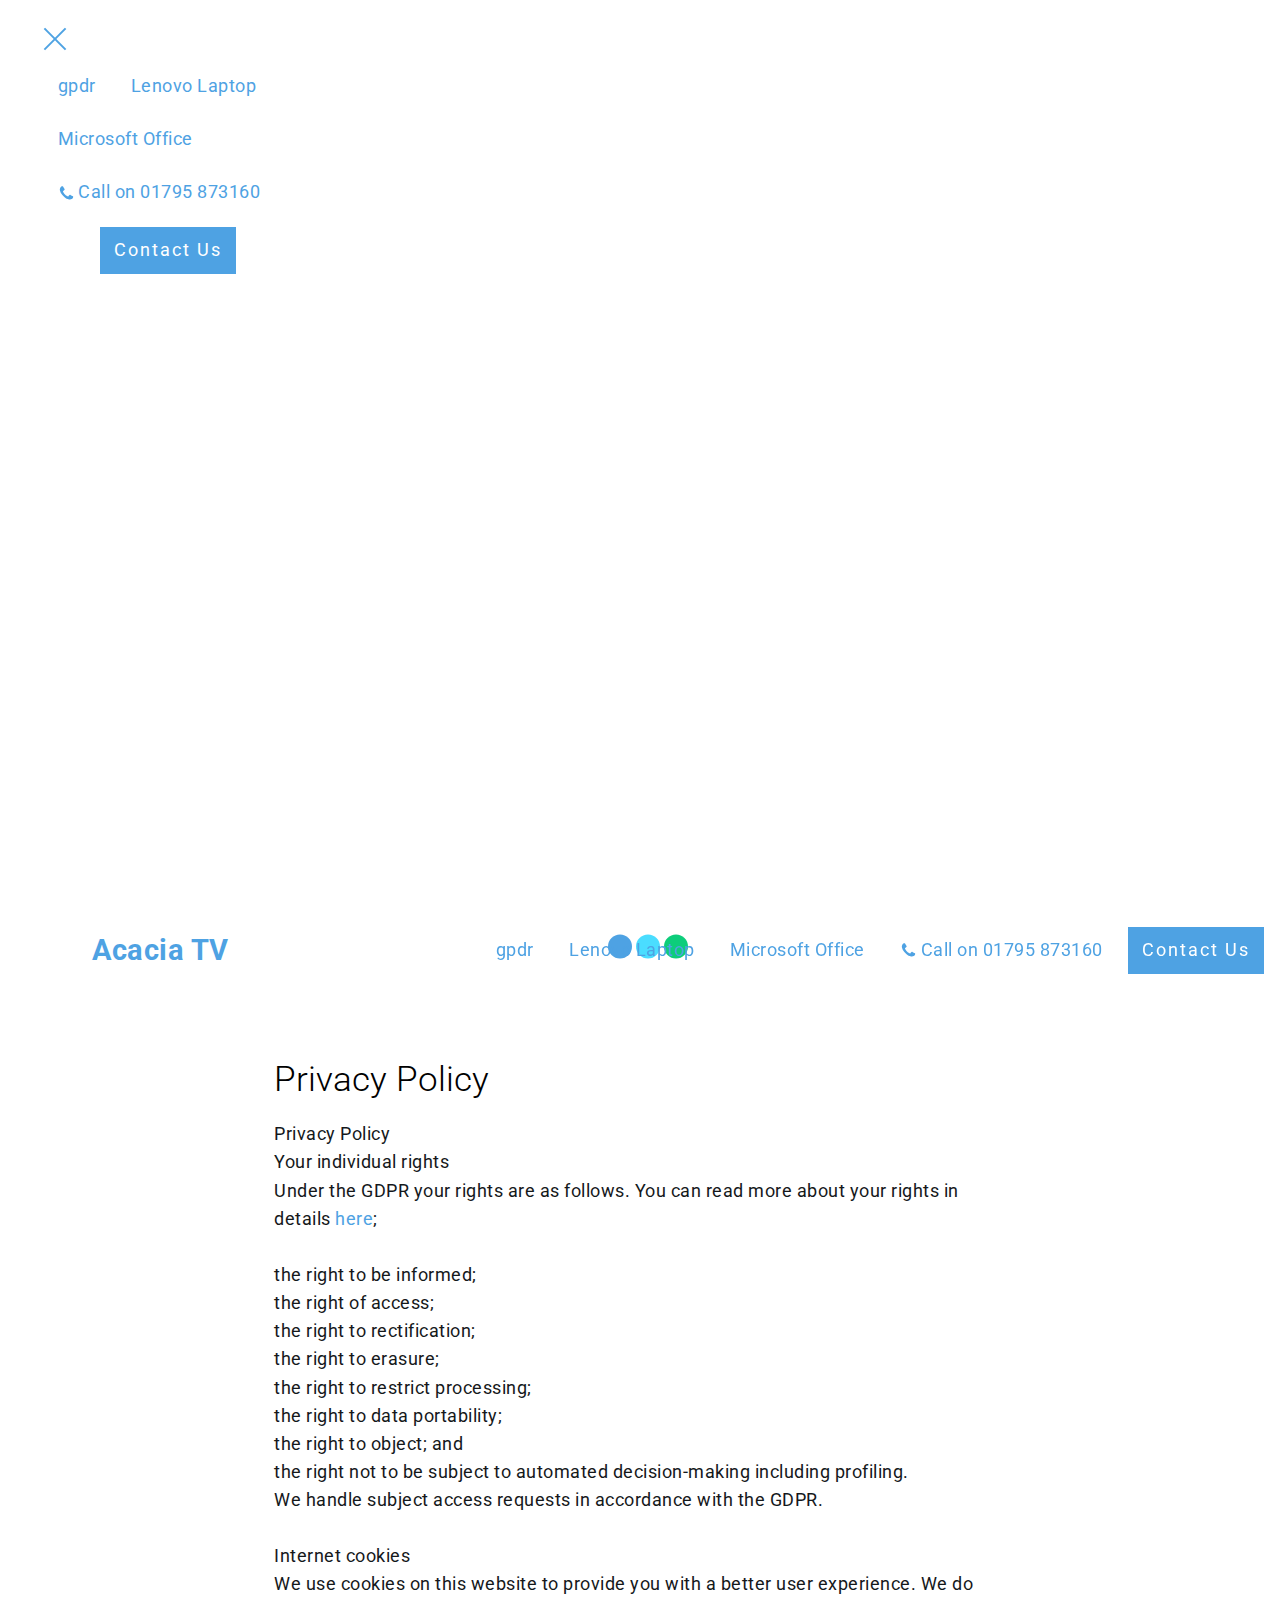
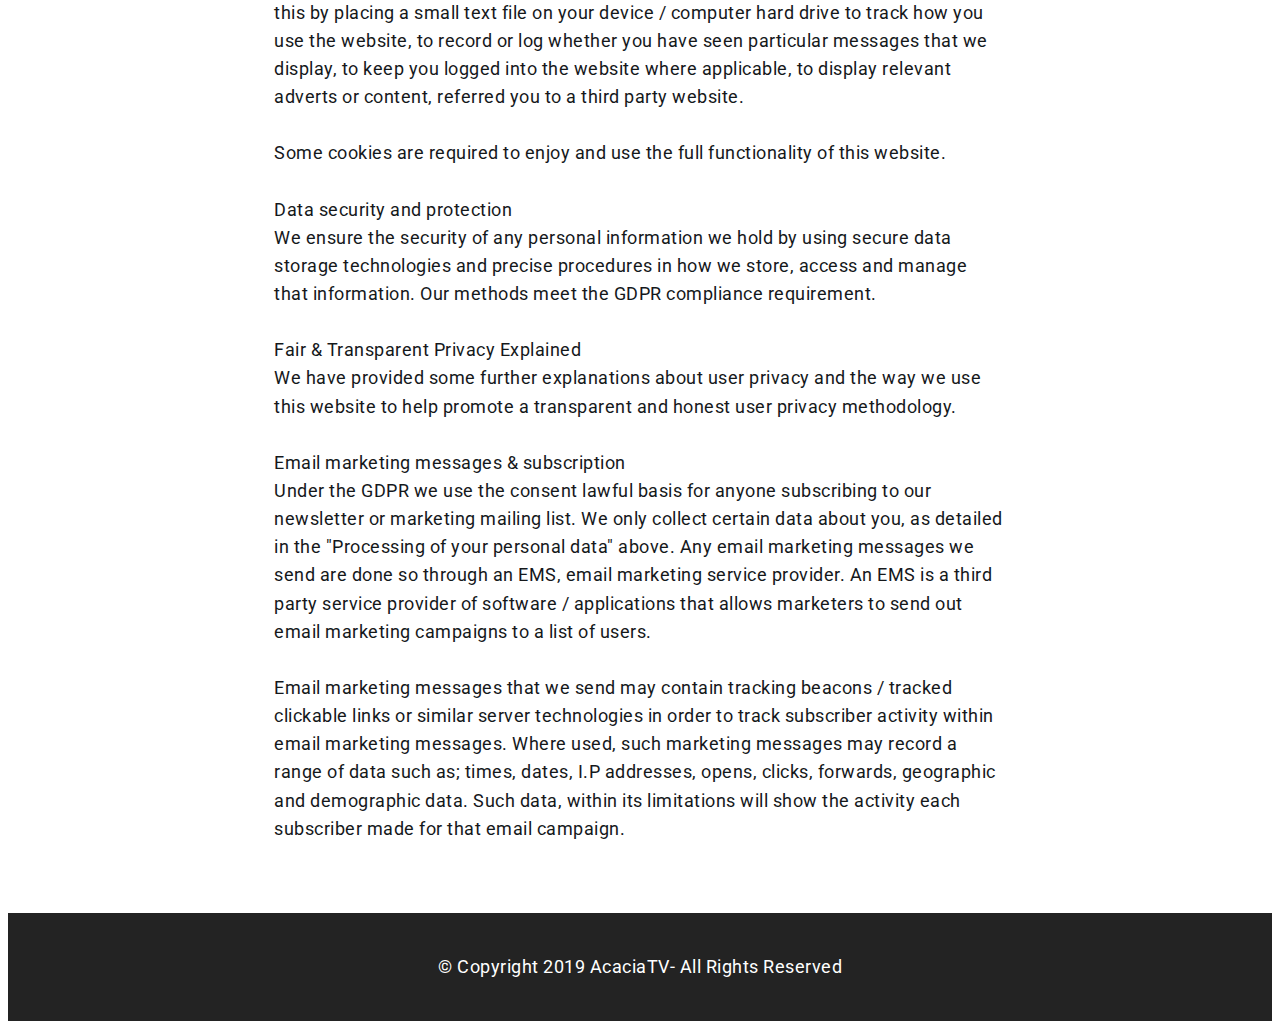
==== commit 5678be67: "Add files via upload" ====
--- a/second/index.html
+++ b/second/index.html
@@ -1,211 +1,159 @@
 <!DOCTYPE html>
-<html  >
+<html amp >
 <head>
   <!-- Site made with Mobirise Website Builder v4.10.15, https://mobirise.com -->
   <meta charset="UTF-8">
   <meta http-equiv="X-UA-Compatible" content="IE=edge">
   <meta name="generator" content="Mobirise v4.10.15, mobirise.com">
   <meta name="viewport" content="width=device-width, initial-scale=1, minimum-scale=1">
-  <link rel="shortcut icon" href="assets/images/logo2.png" type="image/x-icon">
+  <link rel="shortcut icon" href="assets/images/mbr-90x86.jpg" type="image/x-icon">
   <meta name="description" content="">
   
   <title>Home</title>
-  <link rel="stylesheet" href="assets/web/assets/mobirise-icons/mobirise-icons.css">
-  <link rel="stylesheet" href="assets/bootstrap/css/bootstrap.min.css">
-  <link rel="stylesheet" href="assets/bootstrap/css/bootstrap-grid.min.css">
-  <link rel="stylesheet" href="assets/bootstrap/css/bootstrap-reboot.min.css">
-  <link rel="stylesheet" href="assets/socicon/css/styles.css">
-  <link rel="stylesheet" href="assets/tether/tether.min.css">
-  <link rel="stylesheet" href="assets/dropdown/css/style.css">
-  <link rel="stylesheet" href="assets/theme/css/style.css">
-  <link rel="preload" as="style" href="assets/mobirise/css/mbr-additional.css"><link rel="stylesheet" href="assets/mobirise/css/mbr-additional.css" type="text/css">
   
+<link rel="canonical" href="./">
+ <style amp-boilerplate>body{-webkit-animation:-amp-start 8s steps(1,end) 0s 1 normal both;-moz-animation:-amp-start 8s steps(1,end) 0s 1 normal both;-ms-animation:-amp-start 8s steps(1,end) 0s 1 normal both;animation:-amp-start 8s steps(1,end) 0s 1 normal both}@-webkit-keyframes -amp-start{from{visibility:hidden}to{visibility:visible}}@-moz-keyframes -amp-start{from{visibility:hidden}to{visibility:visible}}@-ms-keyframes -amp-start{from{visibility:hidden}to{visibility:visible}}@-o-keyframes -amp-start{from{visibility:hidden}to{visibility:visible}}@keyframes -amp-start{from{visibility:hidden}to{visibility:visible}}</style>
+<noscript><style amp-boilerplate>body{-webkit-animation:none;-moz-animation:none;-ms-animation:none;animation:none}</style></noscript>
+<link href="https://fonts.googleapis.com/css?family=Roboto:100,100i,300,300i,400,400i,500,500i,700,700i,900,900i&subset=cyrillic&display=swap" rel="stylesheet">
+ 
+ <style amp-custom> 
+div,span,h1,h2,h3,h4,h5,h6,p,blockquote,a,ol,ul,li,figcaption{font: inherit;}*{-webkit-box-sizing: border-box;box-sizing: border-box;}body{position: relative;font-style: normal;line-height: 1.5;}section{background-color: #eeeeee;background-position: 50% 50%;background-repeat: no-repeat;background-size: cover;}section,.container,.container-fluid{position: relative;word-wrap: break-word;}a.mbr-iconfont:hover{text-decoration: none;}h1,h2,h3{margin: auto;}h1,h3,p{padding: 10px 0;margin-bottom: 15px;}p,li,blockquote{color: #15181b;letter-spacing: 0.5px;line-height: 1.7;}ul,ol,pre,blockquote{margin-bottom: 0;margin-top: 0;}pre{background: #f4f4f4;padding: 10px 24px;white-space: pre-wrap;}p{margin-top: 0;}a{font-style: normal;font-weight: 400;cursor: pointer;}a,a:hover{text-decoration: none;}figure{margin-bottom: 0;}h1,h2,h3,h4,h5,h6,.h1,.h2,.h3,.h4,.h5,.h6,.display-1,.display-2,.display-3,.display-4{line-height: 1;word-break: break-word;word-wrap: break-word;}b,strong{font-weight: bold;}blockquote{padding: 10px 0 10px 20px;position: relative;border-left: 3px solid;}input:-webkit-autofill,input:-webkit-autofill:hover,input:-webkit-autofill:focus,input:-webkit-autofill:active{-webkit-transition-delay: 9999s;transition-delay: 9999s;-webkit-transition-property: background-color,color;-o-transition-property: background-color,color;transition-property: background-color,color;}html,body{height: auto;min-height: 100vh;}.mbr-section-title{font-style: normal;line-height: 1.2;}.mbr-section-subtitle{line-height: 1.3;}.mbr-text{font-style: normal;line-height: 1.6;}.btn{font-weight: 400;border-width: 2px;border-style: solid;font-style: normal;letter-spacing: 2px;margin: .4rem .5rem;white-space: normal;-webkit-transition: all .3s ease-in-out,-webkit-box-shadow 2s ease-in-out;transition: all .3s ease-in-out,-webkit-box-shadow 2s ease-in-out;-o-transition: all .3s ease-in-out,box-shadow 2s ease-in-out;transition: all .3s ease-in-out,box-shadow 2s ease-in-out;transition: all .3s ease-in-out,box-shadow 2s ease-in-out,-webkit-box-shadow 2s ease-in-out;display: -webkit-inline-box;display: -ms-inline-flexbox;display: inline-flex;-webkit-box-align: center;-ms-flex-align: center;align-items: center;-webkit-box-pack: center;-ms-flex-pack: center;justify-content: center;word-break: break-word;-webkit-align-items: center;-webkit-justify-content: center;display: -webkit-inline-flex;}.btn-form{border-radius: 0;}.btn-form:hover{cursor: pointer;}form .btn{margin: 0;}input,textarea,select{padding: 15px 0.5rem;}.mbr-figure img,.mbr-figure iframe{display: block;width: 100%;}.card{background-color: transparent;border: none;}.card-wrapper{-webkit-box-flex: 1;-webkit-flex: 1;}.card-img{text-align: center;-ms-flex-negative: 0;flex-shrink: 0;-webkit-flex-shrink: 0;}.media{max-width: 100%;margin: 0 auto;}.mbr-figure{-ms-flex-item-align: center;-ms-grid-row-align: center;-webkit-align-self: center;align-self: center;}.media-container > div{max-width: 100%;}.mbr-figure img,.card-img img{width: 100%;}@media (max-width: 991px){.media-size-item{width: auto;}.media{width: auto;}.mbr-figure{width: 100%;}}section.slider .amp-carousel-button{cursor: pointer;}amp-image-lightbox a.control{position: absolute;width: 32px;height: 32px;right: 16px;top: 16px;z-index: 1000;}amp-image-lightbox a.control .close{position: relative;}amp-image-lightbox a.control .close:before,amp-image-lightbox a.control .close:after{position: absolute;left: 15px;content: ' ';height: 33px;width: 2px;background-color: #fff;}amp-image-lightbox a.control .close:before{-webkit-transform: rotate(45deg);-ms-transform: rotate(45deg);transform: rotate(45deg);}amp-image-lightbox a.control .close:after{-webkit-transform: rotate(-45deg);-ms-transform: rotate(-45deg);transform: rotate(-45deg);}.hidden{visibility: hidden;}.super-hide{display: none;}.inactive{-webkit-user-select: none;-moz-user-select: none;-ms-user-select: none;user-select: none;pointer-events: none;-webkit-user-drag: none;user-drag: none;}textarea[type="hidden"]{display: none;}#scrollToTop{display: none;}.popover-content ul.show{min-height: 155px;}.mbr-white{color: #ffffff;}.mbr-black{color: #000000;}.mbr-bg-white{background-color: #ffffff;}.mbr-bg-black{background-color: #000000;}.align-left{text-align: left;}.align-center{text-align: center;}.align-right{text-align: right;}@media (max-width: 767px){.align-left,.align-center,.align-right,.mbr-section-btn,.mbr-section-title{text-align: center;}}.mbr-light{font-weight: 300;}.mbr-regular{font-weight: 400;}.mbr-semibold{font-weight: 500;}.mbr-bold{font-weight: 700;}.mbr-section-btn{margin-left: -.25rem;margin-right: -.25rem;font-size: 0;}nav .mbr-section-btn{margin-left: 0rem;margin-right: 0rem;}.btn .mbr-iconfont,.btn.btn-sm .mbr-iconfont{cursor: pointer;margin-right: 0.5rem;}.btn.btn-md .mbr-iconfont,.btn.btn-md .mbr-iconfont{margin-right: 0.8rem;}[type="submit"]{-webkit-appearance: none;}.google-map{height: 400px;position: relative;width: 100%;}.google-map iframe{height: 100%;width: 100%;}.google-map [data-state-details]{color: #6b6763;font-family: Montserrat;height: 1.5em;margin-top: -0.75em;padding-left: 1.25rem;padding-right: 1.25rem;position: absolute;text-align: center;top: 50%;width: 100%;}.google-map[data-state]{background: #e9e5dc;}.google-map[data-state="loading"] [data-state-details]{display: none;}.map-placeholder{display: none;}.mbr-fullscreen .mbr-overlay{height: 100vh;}.mbr-fullscreen{display: -webkit-box;display: -ms-flexbox;display: flex;display: -moz-flex;display: -ms-flex;display: -o-flex;-webkit-box-align: center;-ms-flex-align: center;align-items: center;-webkit-align-items: center;height: 100vh;-webkit-box-sizing: border-box;box-sizing: border-box;padding-top: 3rem;padding-bottom: 3rem;}.mbr-overlay{bottom: 0;left: 0;position: absolute;right: 0;top: 0;z-index: 0;}section.sidebar-open:before{content: '';position: fixed;top: 0;bottom: 0;right: 0;left: 0;background-color: rgba(0,0,0,0.2);z-index: 1040;}amp-img img{max-height: 100%;max-width: 100%;}img.mbr-temp{width: 100%;}.is-builder .nodisplay + img[async],.is-builder .nodisplay + img[decoding="async"],.is-builder amp-img > a + img[async],.is-builder amp-img > a + img[decoding="async"]{display: none;}html:not(.is-builder) amp-img > a{position: absolute;top: 0;bottom: 0;left: 0;right: 0;z-index: 1;}.is-builder .temp-amp-sizer{position: absolute;}.is-builder section.slider .icon-wrap,.is-builder section[class*="gallery"] .icon-wrap{pointer-events: all;}.is-builder amp-youtube .temp-amp-sizer,.is-builder amp-vimeo .temp-amp-sizer{position: static;}.is-builder section.horizontal-menu .ampstart-btn{display: none;}@media (max-width: 991px){.is-builder section.horizontal-menu .navbar-toggler{display: block;}}.is-builder section.horizontal-menu .dropdown-menu{z-index: auto;opacity: 1;pointer-events: auto;}.is-builder section.horizontal-menu .nav-dropdown .link.dropdown-toggle[aria-expanded="true"]{margin-right: 0;padding: 0.667em 1em;}.mobirise-spinner{position: absolute;top: 50%;left: 40%;margin-left: 10%;-webkit-transform: translate3d(-50%,-50%,0);z-index: 4;}.mobirise-spinner em{width: 24px;height: 24px;background: #3ac;border-radius: 100%;display: inline-block;-webkit-animation: slide 1s infinite;}.mobirise-spinner em:nth-child(1){-webkit-animation-delay: 0.1s;}.mobirise-spinner em:nth-child(2){-webkit-animation-delay: 0.2s;}.mobirise-spinner em:nth-child(3){-webkit-animation-delay: 0.3s;}@-moz-keyframes slide{0%{-webkit-transform: scale(1);}50%{opacity: 0.3;-webkit-transform: scale(2);}100%{-webkit-transform: scale(1);}}@-webkit-keyframes slide{0%{-webkit-transform: scale(1);}50%{opacity: 0.3;-webkit-transform: scale(2);}100%{-webkit-transform: scale(1);}}@-o-keyframes slide{0%{-webkit-transform: scale(1);}50%{opacity: 0.3;-webkit-transform: scale(2);}100%{-webkit-transform: scale(1);}}@keyframes slide{0%{-webkit-transform: scale(1);}50%{opacity: 0.3;-webkit-transform: scale(2);}100%{-webkit-transform: scale(1);}}.mobirise-loader .amp-active > div{display: none;}.mbr-container{max-width: 800px;padding: 0 10px;margin: 0 auto;position: relative;}.container{padding-right: 15px;padding-left: 15px;width: 100%;margin-right: auto;margin-left: auto;}@media (max-width: 767px){.container{max-width: 540px;}}@media (min-width: 768px){.container{max-width: 720px;}}@media (min-width: 992px){.container{max-width: 960px;}}@media (min-width: 1200px){.container{max-width: 1140px;}}.mbr-row,.mbr-form-row{display: -webkit-box;display: -webkit-flex;display: -ms-flexbox;display: flex;-webkit-flex-wrap: wrap;-ms-flex-wrap: wrap;flex-wrap: wrap;margin-right: -1rem;margin-left: -1rem;}.mbr-form-row{margin-right: -0.5rem;margin-left: -0.5rem;}.mbr-form-row > [class*="mbr-col"]{padding-left: 0.5rem;padding-right: 0.5rem;}.mbr-justify-content-center{-webkit-box-pack: center;-ms-flex-pack: center;justify-content: center;-webkit-justify-content: center;}@media (max-width: 767px){.mbr-col-sm-12{-ms-flex: 0 0 100%;-webkit-box-flex: 0;flex: 0 0 100%;max-width: 100%;padding-right: 15px;padding-left: 15px;-webkit-flex: 0 0 100%;}.mbr-row{margin: 0;}}@media (min-width: 768px){.mbr-col-md-3{-ms-flex: 0 0 25%;-webkit-box-flex: 0;flex: 0 0 25%;max-width: 25%;padding-right: 15px;padding-left: 15px;-webkit-flex: 0 0 25%;}.mbr-col-md-4{-ms-flex: 0 0 33.333333%;-webkit-box-flex: 0;flex: 0 0 33.333333%;max-width: 33.333333%;padding-right: 15px;padding-left: 15px;-webkit-flex: 0 0 33.333333%;}.mbr-col-md-5{-ms-flex: 0 0 41.666667%;-webkit-box-flex: 0;flex: 0 0 41.666667%;max-width: 41.666667%;padding-right: 15px;padding-left: 15px;-webkit-flex: 0 0 41.666667%;}.mbr-col-md-6{-ms-flex: 0 0 50%;-webkit-box-flex: 0;flex: 0 0 50%;max-width: 50%;padding-right: 15px;padding-left: 15px;-webkit-flex: 0 0 50%;}.mbr-col-md-7{-ms-flex: 0 0 58.333333%;-webkit-box-flex: 0;flex: 0 0 58.333333%;max-width: 58.333333%;padding-right: 15px;padding-left: 15px;-webkit-flex: 0 0 58.333333%;}.mbr-col-md-8{-ms-flex: 0 0 66.666667%;-webkit-box-flex: 0;flex: 0 0 66.666667%;max-width: 66.666667%;padding-left: 15px;padding-right: 15px;-webkit-flex: 0 0 66.666667%;}.mbr-col-md-10{-ms-flex: 0 0 83.333333%;-webkit-box-flex: 0;flex: 0 0 83.333333%;max-width: 83.333333%;padding-left: 15px;padding-right: 15px;-webkit-flex: 0 0 83.333333%;}.mbr-col-md-12{-ms-flex: 0 0 100%;-webkit-box-flex: 0;flex: 0 0 100%;max-width: 100%;padding-right: 15px;padding-left: 15px;-webkit-flex: 0 0 100%;}}@media (min-width: 992px){.mbr-col-lg-2{-ms-flex: 0 0 16.666667%;-webkit-box-flex: 0;flex: 0 0 16.666667%;max-width: 16.666667%;padding-right: 15px;padding-left: 15px;-webkit-flex: 0 0 16.666667%;}.mbr-col-lg-3{-ms-flex: 0 0 25%;-webkit-box-flex: 0;flex: 0 0 25%;max-width: 25%;padding-right: 15px;padding-left: 15px;-webkit-flex: 0 0 25%;}.mbr-col-lg-4{-ms-flex: 0 0 33.33%;-webkit-box-flex: 0;flex: 0 0 33.33%;max-width: 33.33%;padding-right: 15px;padding-left: 15px;-webkit-flex: 0 0 33.33%;}.mbr-col-lg-5{-ms-flex: 0 0 41.666%;-webkit-box-flex: 0;flex: 0 0 41.666%;max-width: 41.666%;padding-right: 15px;padding-left: 15px;-webkit-flex: 0 0 41.666%;}.mbr-col-lg-6{-ms-flex: 0 0 50%;-webkit-box-flex: 0;flex: 0 0 50%;max-width: 50%;padding-right: 15px;padding-left: 15px;-webkit-flex: 0 0 50%;}.mbr-col-lg-8{-ms-flex: 0 0 66.666667%;-webkit-box-flex: 0;flex: 0 0 66.666667%;max-width: 66.666667%;padding-left: 15px;padding-right: 15px;-webkit-flex: 0 0 66.666667%;}.mbr-col-lg-10{-ms-flex: 0 0 83.3333%;-webkit-box-flex: 0;flex: 0 0 83.3333%;max-width: 83.3333%;padding-right: 15px;padding-left: 15px;-webkit-flex: 0 0 83.3333%;}.mbr-col-lg-12{-ms-flex: 0 0 100%;-webkit-box-flex: 0;flex: 0 0 100%;max-width: 100%;padding-right: 15px;padding-left: 15px;-webkit-flex: 0 0 100%;}}@media (min-width: 1200px){.mbr-col-xl-7{-ms-flex: 0 0 58.333333%;-webkit-box-flex: 0;flex: 0 0 58.333333%;max-width: 58.333333%;padding-right: 15px;padding-left: 15px;-webkit-flex: 0 0 58.333333%;}.mbr-col-xl-8{-ms-flex: 0 0 66.666667%;-webkit-box-flex: 0;flex: 0 0 66.666667%;max-width: 66.666667%;padding-left: 15px;padding-right: 15px;-webkit-flex: 0 0 66.666667%;}}amp-sidebar{background: transparent;}#scrollToTopMarker{position: absolute;width: 0px;height: 0px;top: 300px;}#scrollToTopButton{position: fixed;bottom: 25px;right: 25px;opacity: .4;z-index: 5000;font-size: 32px;height: 60px;width: 60px;border: none;border-radius: 3px;cursor: pointer;}#scrollToTopButton:focus{outline: none;}#scrollToTopButton a:before{content: '';position: absolute;height: 40%;top: 36%;width: 2px;left: calc(50% - 1px);}#scrollToTopButton a:after{content: '';position: absolute;border-top: 2px solid;border-right: 2px solid;width: 40%;height: 40%;left: calc(30% - 1px);bottom: 30%;-ms-transform: rotate(-45deg);transform: rotate(-45deg);-webkit-transform: rotate(-45deg);}.is-builder #scrollToTopButton a:after{left: 30%;}.field{margin-bottom: 1rem;}.field-input{margin: 0;width: 100%;}form a.btn{margin: 0;}.mbr-col,.mbr-col-auto{padding-left: 1rem;padding-right: 1rem;}.mbr-col{flex-basis: 0;flex-grow: 1;max-width: 100%;}.mbr-col-auto{flex: 0 0 auto;width: auto;max-width: none;}.dots-wrapper .dots{margin: 4px 8px;}.dots-wrapper .dots span{cursor: pointer;border-radius: 12px;display: block;height: 24px;width: 24px;transition: 0.4s;border: 10px solid #cccccc;}.dots-wrapper .dots span:hover{opacity: 1;}.dots-wrapper .dots span.current{outline: none;width: 40px;opacity: 1;}.amp-carousel-button{outline: none;}.hidden-slide{display: none;}.visible-slide{display: flex;}
+body{font-family: Roboto;}blockquote{border-color: #4ea2e3;}.display-1{font-family: 'Roboto',sans-serif;font-size: 4.5rem;}.display-2{font-family: 'Roboto',sans-serif;font-size: 2.2rem;}.display-4{font-family: 'Roboto',sans-serif;font-size: 0.9rem;}.display-5{font-family: 'Roboto',sans-serif;font-size: 1.8rem;}.display-7{font-family: 'Roboto',sans-serif;font-size: 1.1rem;}input,textarea{font-family: 'Roboto',sans-serif;font-size: 0.9rem;}.display-1 .mbr-iconfont-btn{font-size: 4.5rem;width: 4.5rem;}.display-2 .mbr-iconfont-btn{font-size: 2.2rem;width: 2.2rem;}.display-4 .mbr-iconfont-btn{font-size: 0.9rem;width: 0.9rem;}.display-5 .mbr-iconfont-btn{font-size: 1.8rem;width: 1.8rem;}.display-7 .mbr-iconfont-btn{font-size: 1.1rem;width: 1.1rem;}@media (max-width: 768px){.display-1{font-size: 3.6rem;font-size: calc( 2.225rem + (4.5 - 2.225) * ((100vw - 20rem) / (48 - 20)));line-height: calc( 1.4 * (2.225rem + (4.5 - 2.225) * ((100vw - 20rem) / (48 - 20))));}.display-2{font-size: 1.76rem;font-size: calc( 1.42rem + (2.2 - 1.42) * ((100vw - 20rem) / (48 - 20)));line-height: calc( 1.4 * (1.42rem + (2.2 - 1.42) * ((100vw - 20rem) / (48 - 20))));}.display-4{font-size: 0.72rem;font-size: calc( 0.965rem + (0.9 - 0.965) * ((100vw - 20rem) / (48 - 20)));line-height: calc( 1.4 * (0.965rem + (0.9 - 0.965) * ((100vw - 20rem) / (48 - 20))));}.display-5{font-size: 1.44rem;font-size: calc( 1.28rem + (1.8 - 1.28) * ((100vw - 20rem) / (48 - 20)));line-height: calc( 1.4 * (1.28rem + (1.8 - 1.28) * ((100vw - 20rem) / (48 - 20))));}}.btn{padding: 1rem 2rem;border-radius: 0px;}.btn-sm{border-width: 1px;padding: 0.6rem 0.8rem;border-radius: 0px;}.btn-md{font-weight: 600;padding: 1rem 2rem;border-radius: 0px;}.bg-primary{background-color: #4ea2e3;}.bg-success{background-color: #0dcd7b;}.bg-info{background-color: #8282e7;}.bg-warning{background-color: #767676;}.bg-danger{background-color: #a0a0a0;}.btn-primary,.btn-primary:active,.btn-primary.active{background-color: #4ea2e3;border-color: #4ea2e3;color: #ffffff;}.btn-primary:hover,.btn-primary:focus,.btn-primary.focus{color: #ffffff;background-color: #1f7dc5;border-color: #1f7dc5;}.btn-primary.disabled,.btn-primary:disabled{color: #ffffff;background-color: #1f7dc5;border-color: #1f7dc5;}.btn-secondary,.btn-secondary:active,.btn-secondary.active{background-color: #4addff;border-color: #4addff;color: #003c4a;}.btn-secondary:hover,.btn-secondary:focus,.btn-secondary.focus{color: #003c4a;background-color: #00cdfd;border-color: #00cdfd;}.btn-secondary.disabled,.btn-secondary:disabled{color: #003c4a;background-color: #00cdfd;border-color: #00cdfd;}.btn-info,.btn-info:active,.btn-info.active{background-color: #8282e7;border-color: #8282e7;color: #ffffff;}.btn-info:hover,.btn-info:focus,.btn-info.focus{color: #ffffff;background-color: #4242db;border-color: #4242db;}.btn-info.disabled,.btn-info:disabled{color: #ffffff;background-color: #4242db;border-color: #4242db;}.btn-success,.btn-success:active,.btn-success.active{background-color: #0dcd7b;border-color: #0dcd7b;color: #ffffff;}.btn-success:hover,.btn-success:focus,.btn-success.focus{color: #ffffff;background-color: #088550;border-color: #088550;}.btn-success.disabled,.btn-success:disabled{color: #ffffff;background-color: #088550;border-color: #088550;}.btn-warning,.btn-warning:active,.btn-warning.active{background-color: #767676;border-color: #767676;color: #ffffff;}.btn-warning:hover,.btn-warning:focus,.btn-warning.focus{color: #ffffff;background-color: #505050;border-color: #505050;}.btn-warning.disabled,.btn-warning:disabled{color: #ffffff;background-color: #505050;border-color: #505050;}.btn-danger,.btn-danger:active,.btn-danger.active{background-color: #a0a0a0;border-color: #a0a0a0;color: #ffffff;}.btn-danger:hover,.btn-danger:focus,.btn-danger.focus{color: #ffffff;background-color: #7a7a7a;border-color: #7a7a7a;}.btn-danger.disabled,.btn-danger:disabled{color: #ffffff;background-color: #7a7a7a;border-color: #7a7a7a;}.btn-black,.btn-black:active,.btn-black.active{background-color: #333333;border-color: #333333;color: #ffffff;}.btn-black:hover,.btn-black:focus,.btn-black.focus{color: #ffffff;background-color: #0d0d0d;border-color: #0d0d0d;}.btn-black.disabled,.btn-black:disabled{color: #ffffff;background-color: #0d0d0d;border-color: #0d0d0d;}.btn-white,.btn-white:active,.btn-white.active{background-color: #ffffff;border-color: #ffffff;color: #808080;}.btn-white:hover,.btn-white:focus,.btn-white.focus{color: #808080;background-color: #d9d9d9;border-color: #d9d9d9;}.btn-white.disabled,.btn-white:disabled{color: #808080;background-color: #d9d9d9;border-color: #d9d9d9;}.btn-white,.btn-white:active,.btn-white.active{color: #333333;}.btn-white:hover,.btn-white:focus,.btn-white.focus{color: #333333;}.btn-white.disabled,.btn-white:disabled{color: #333333;}.btn-primary-outline,.btn-primary-outline:active,.btn-primary-outline.active{background: none;border-color: #1c6faf;color: #1c6faf;}.btn-primary-outline:hover,.btn-primary-outline:focus,.btn-primary-outline.focus{color: #ffffff;background-color: #4ea2e3;border-color: #4ea2e3;}.btn-primary-outline.disabled,.btn-primary-outline:disabled{color: #ffffff;background-color: #4ea2e3;border-color: #4ea2e3;}.btn-secondary-outline,.btn-secondary-outline:active,.btn-secondary-outline.active{background: none;border-color: #00b8e3;color: #00b8e3;}.btn-secondary-outline:hover,.btn-secondary-outline:focus,.btn-secondary-outline.focus{color: #003c4a;background-color: #4addff;border-color: #4addff;}.btn-secondary-outline.disabled,.btn-secondary-outline:disabled{color: #003c4a;background-color: #4addff;border-color: #4addff;}.btn-info-outline,.btn-info-outline:active,.btn-info-outline.active{background: none;border-color: #2c2cd7;color: #2c2cd7;}.btn-info-outline:hover,.btn-info-outline:focus,.btn-info-outline.focus{color: #ffffff;background-color: #8282e7;border-color: #8282e7;}.btn-info-outline.disabled,.btn-info-outline:disabled{color: #ffffff;background-color: #8282e7;border-color: #8282e7;}.btn-success-outline,.btn-success-outline:active,.btn-success-outline.active{background: none;border-color: #076d41;color: #076d41;}.btn-success-outline:hover,.btn-success-outline:focus,.btn-success-outline.focus{color: #ffffff;background-color: #0dcd7b;border-color: #0dcd7b;}.btn-success-outline.disabled,.btn-success-outline:disabled{color: #ffffff;background-color: #0dcd7b;border-color: #0dcd7b;}.btn-warning-outline,.btn-warning-outline:active,.btn-warning-outline.active{background: none;border-color: #434343;color: #434343;}.btn-warning-outline:hover,.btn-warning-outline:focus,.btn-warning-outline.focus{color: #ffffff;background-color: #767676;border-color: #767676;}.btn-warning-outline.disabled,.btn-warning-outline:disabled{color: #ffffff;background-color: #767676;border-color: #767676;}.btn-danger-outline,.btn-danger-outline:active,.btn-danger-outline.active{background: none;border-color: #6d6d6d;color: #6d6d6d;}.btn-danger-outline:hover,.btn-danger-outline:focus,.btn-danger-outline.focus{color: #ffffff;background-color: #a0a0a0;border-color: #a0a0a0;}.btn-danger-outline.disabled,.btn-danger-outline:disabled{color: #ffffff;background-color: #a0a0a0;border-color: #a0a0a0;}.btn-black-outline,.btn-black-outline:active,.btn-black-outline.active{background: none;border-color: #000000;color: #000000;}.btn-black-outline:hover,.btn-black-outline:focus,.btn-black-outline.focus{color: #ffffff;background-color: #333333;border-color: #333333;}.btn-black-outline.disabled,.btn-black-outline:disabled{color: #ffffff;background-color: #333333;border-color: #333333;}.btn-white-outline,.btn-white-outline:active,.btn-white-outline.active{background: none;border-color: #ffffff;color: #ffffff;}.btn-white-outline:hover,.btn-white-outline:focus,.btn-white-outline.focus{color: #333333;background-color: #ffffff;border-color: #ffffff;}.text-primary{color: #4ea2e3;}.text-secondary{color: #4addff;}.text-success{color: #0dcd7b;}.text-info{color: #8282e7;}.text-warning{color: #767676;}.text-danger{color: #a0a0a0;}.text-white{color: #ffffff;}.text-black{color: #000000;}a.text-primary:hover,a.text-primary:focus{color: #1c6faf;}a.text-secondary:hover,a.text-secondary:focus{color: #00b8e3;}a.text-success:hover,a.text-success:focus{color: #076d41;}a.text-info:hover,a.text-info:focus{color: #2c2cd7;}a.text-warning:hover,a.text-warning:focus{color: #434343;}a.text-danger:hover,a.text-danger:focus{color: #6d6d6d;}a.text-white:hover,a.text-white:focus{color: #b3b3b3;}a.text-black:hover,a.text-black:focus{color: #4d4d4d;}.alert-success{background-color: #0dcd7b;}.alert-info{background-color: #8282e7;}.alert-warning{background-color: #767676;}.alert-danger{background-color: #a0a0a0;}a,a:hover{color: #4ea2e3;}.mbr-plan-header.bg-primary .mbr-plan-subtitle,.mbr-plan-header.bg-primary .mbr-plan-price-desc{color: #feffff;}.mbr-plan-header.bg-success .mbr-plan-subtitle,.mbr-plan-header.bg-success .mbr-plan-price-desc{color: #acfad9;}.mbr-plan-header.bg-info .mbr-plan-subtitle,.mbr-plan-header.bg-info .mbr-plan-price-desc{color: #ffffff;}.mbr-plan-header.bg-warning .mbr-plan-subtitle,.mbr-plan-header.bg-warning .mbr-plan-price-desc{color: #b6b6b6;}.mbr-plan-header.bg-danger .mbr-plan-subtitle,.mbr-plan-header.bg-danger .mbr-plan-price-desc{color: #e0e0e0;}.mobirise-spinner em:nth-child(1){background: #4ea2e3;}.mobirise-spinner em:nth-child(2){background: #4addff;}.mobirise-spinner em:nth-child(3){background: #0dcd7b;}#scrollToTopMarker{display: none;}#scrollToTopButton{background-color: #4ea2e3;}#scrollToTopButton a:before{background: #ffffff;}#scrollToTopButton a:after{border-top-color: #ffffff;border-right-color: #ffffff;}.field-input{font-family: 'Roboto',sans-serif;font-size: 0.9rem;}.cid-rD5cJ0PoPP{min-height: 80px;}.cid-rD5cJ0PoPP .brand-name{color: #4ea2e3;margin: 0;}.cid-rD5cJ0PoPP .nav-item:focus,.cid-rD5cJ0PoPP .nav-link:focus{outline: none;}.cid-rD5cJ0PoPP .navbar-nav{list-style-type: none;display: flex;-webkit-flex-direction: row;flex-direction: row;padding-left: 0;}.cid-rD5cJ0PoPP .navbar-nav .nav-link{margin: .667em 1em;font-weight: normal;}@media (min-width: 992px){.cid-rD5cJ0PoPP .dropdown-menu .dropdown-toggle:after{content: '';border-bottom: 0.35em solid transparent;border-left: 0.35em solid;border-right: 0;border-top: 0.35em solid transparent;margin-left: 0.3rem;margin-top: -0.3077em;position: absolute;right: 1.1538em;top: 50%;}}@media (max-width: 991px){.cid-rD5cJ0PoPP ul.navbar-nav{-webkit-flex-direction: column;flex-direction: column;}.cid-rD5cJ0PoPP ul.navbar-nav li{margin: auto;}.cid-rD5cJ0PoPP .dropdown-toggle[data-toggle="dropdown-submenu"]:after{content: '';margin-left: .25rem;border-top: 0.35em solid;border-right: 0.35em solid transparent;border-left: 0.35em solid transparent;border-bottom: 0;top: 55%;}.cid-rD5cJ0PoPP .nav-dropdown .dropdown-menu .dropdown-item{-webkit-justify-content: center;justify-content: center;display: flex;-webkit-align-items: center;align-items: center;}}.cid-rD5cJ0PoPP .nav-dropdown .dropdown-menu{border-radius: 0;border: 0;left: 0;margin: 0;min-width: 10rem;padding-bottom: 1.25rem;padding-top: 1.25rem;position: absolute;}.cid-rD5cJ0PoPP .nav-dropdown .dropdown-menu .dropdown-item{font-weight: 400;line-height: 2;display: flex;-webkit-align-items: center;align-items: center;width: 100%;padding: .25rem 1.5rem;clear: both;text-align: inherit;white-space: nowrap;background: 0 0;border: 0;}.cid-rD5cJ0PoPP .nav-dropdown .dropdown-menu .dropdown{position: relative;}.cid-rD5cJ0PoPP .nav-item.dropdown{position: relative;}.cid-rD5cJ0PoPP .nav-item.dropdown .dropdown-menu{z-index: -1;opacity: 0;pointer-events: none;}.cid-rD5cJ0PoPP .nav-item.dropdown:hover > .dropdown-menu{z-index: 1;opacity: 1;pointer-events: all;}.cid-rD5cJ0PoPP .dropdown-menu .dropdown:hover > .dropdown-menu{z-index: 1;opacity: 1;pointer-events: all;}.cid-rD5cJ0PoPP .link.dropdown-toggle:after{content: '';margin-left: .25rem;border-top: 0.35em solid;border-right: 0.35em solid transparent;border-left: 0.35em solid transparent;border-bottom: 0;}.cid-rD5cJ0PoPP .nav-dropdown .dropdown-submenu{top: 0;}.cid-rD5cJ0PoPP .navbar{z-index: 100;display: flex;-webkit-flex-direction: row;flex-direction: row;width: 100%;min-height: 80px;transition: all .3s;background: #ffffff;}.cid-rD5cJ0PoPP .navbar .navbar-logo{margin-right: .8rem;}.cid-rD5cJ0PoPP .navbar .navbar-logo img{height: auto;}.cid-rD5cJ0PoPP .navbar.navbar-short{background: #ffffff;}.cid-rD5cJ0PoPP .navbar.navbar-short .brand{padding: 0;}.cid-rD5cJ0PoPP .navbar.opened{transition: all .3s;background: #ffffff;}.cid-rD5cJ0PoPP .navbar .dropdown-item{padding: .25rem 1.5rem;}.cid-rD5cJ0PoPP .navbar .navbar-collapse{display: flex;-webkit-justify-content: flex-end;justify-content: flex-end;z-index: 1;-webkit-flex-basis: 100%;flex-basis: 100%;-webkit-align-items: center;align-items: center;}@media (max-width: 991px){.cid-rD5cJ0PoPP .navbar .navbar-collapse{display: none;position: absolute;top: 0;right: 0;min-height: 100vh;background: #ffffff;padding: 1rem 2rem 1rem 2rem;}.cid-rD5cJ0PoPP .navbar.opened .navbar-collapse.show,.cid-rD5cJ0PoPP .navbar.opened .navbar-collapse.collapsing{display: block;}.cid-rD5cJ0PoPP .navbar.opened .dropdown-menu{top: 0;}.cid-rD5cJ0PoPP .navbar .dropdown-menu{position: relative;background: transparent;}.cid-rD5cJ0PoPP .navbar .dropdown-menu .dropdown-submenu{left: 0;}.cid-rD5cJ0PoPP .navbar .dropdown-menu .dropdown-item:after{right: auto;}.cid-rD5cJ0PoPP .navbar .dropdown-menu .dropdown-item{padding: .25rem 1.5rem;text-align: center;margin: 0;}.cid-rD5cJ0PoPP .navbar .brand{-webkit-flex-shrink: initial;flex-shrink: initial;word-break: break-word;}}.cid-rD5cJ0PoPP .brand{display: flex;-webkit-flex-shrink: 0;flex-shrink: 0;-webkit-align-items: center;align-items: center;margin-right: 0;padding: 0;transition: all .3s;word-break: break-word;z-index: 1;}.cid-rD5cJ0PoPP .brand .navbar-caption{line-height: inherit;font-weight: normal;}.cid-rD5cJ0PoPP .brand .navbar-logo a{outline: none;}.cid-rD5cJ0PoPP .brand .navbar-caption-wrap{display: flex;}.cid-rD5cJ0PoPP .dropdown-item.active,.cid-rD5cJ0PoPP .dropdown-item:active{background-color: transparent;}.cid-rD5cJ0PoPP .navbar-expand-lg .navbar-nav .nav-link{padding: 0;}.cid-rD5cJ0PoPP .navbar.navbar-expand-lg .dropdown .dropdown-menu{background: #ffffff;}.cid-rD5cJ0PoPP .navbar.navbar-expand-lg .dropdown .dropdown-menu .dropdown-submenu{margin: 0;left: 100%;}.cid-rD5cJ0PoPP .navbar .dropdown.open > .dropdown-menu{display: block;}.cid-rD5cJ0PoPP ul.navbar-nav{-webkit-flex-wrap: wrap;flex-wrap: wrap;}.cid-rD5cJ0PoPP .navbar-buttons{text-align: center;}.cid-rD5cJ0PoPP button.navbar-toggler{display: none;outline: none;width: 31px;height: 20px;cursor: pointer;transition: all .2s;position: relative;-webkit-align-self: center;align-self: center;}.cid-rD5cJ0PoPP button.navbar-toggler .hamburger span{position: absolute;right: 0;width: 30px;height: 2px;border-right: 5px;background-color: #4ea2e3;}.cid-rD5cJ0PoPP button.navbar-toggler .hamburger span:nth-child(1){top: 0;transition: all .2s;}.cid-rD5cJ0PoPP button.navbar-toggler .hamburger span:nth-child(2){top: 8px;transition: all .15s;}.cid-rD5cJ0PoPP button.navbar-toggler .hamburger span:nth-child(3){top: 8px;transition: all .15s;}.cid-rD5cJ0PoPP button.navbar-toggler .hamburger span:nth-child(4){top: 16px;transition: all .2s;}.cid-rD5cJ0PoPP nav.opened .navbar-toggler:not(.hide) .hamburger span:nth-child(1){top: 8px;width: 0;opacity: 0;right: 50%;transition: all .2s;}.cid-rD5cJ0PoPP nav.opened .navbar-toggler:not(.hide) .hamburger span:nth-child(2){-webkit-transform: rotate(45deg);transform: rotate(45deg);transition: all .25s;}.cid-rD5cJ0PoPP nav.opened .navbar-toggler:not(.hide) .hamburger span:nth-child(3){-webkit-transform: rotate(-45deg);transform: rotate(-45deg);transition: all .25s;}.cid-rD5cJ0PoPP nav.opened .navbar-toggler:not(.hide) .hamburger span:nth-child(4){top: 8px;width: 0;opacity: 0;right: 50%;transition: all .2s;}.cid-rD5cJ0PoPP .navbar-dropdown{padding: .5rem 1rem;position: fixed;}.cid-rD5cJ0PoPP a.nav-link{display: flex;-webkit-align-items: center;align-items: center;-webkit-justify-content: center;justify-content: center;}.cid-rD5cJ0PoPP .nav-link .mbr-iconfont,.cid-rD5cJ0PoPP .dropdown-item .mbr-iconfont{margin-right: .2rem;}.cid-rD5cJ0PoPP .ampstart-btn{display: flex;-webkit-align-self: center;align-self: center;}@media (min-width: 992px){.cid-rD5cJ0PoPP .ampstart-btn{display: none;}}.cid-rD5cJ0PoPP .ampstart-btn.hamburger{position: relative;right: 20px;margin-left: auto;width: 30px;height: 20px;background: none;border: none;cursor: pointer;z-index: 1000;}.cid-rD5cJ0PoPP .ampstart-btn.hamburger:focus{outline: none;}.cid-rD5cJ0PoPP .ampstart-btn.hamburger span{position: absolute;right: 0;width: 30px;height: 2px;border-right: 5px;background-color: #4ea2e3;}.cid-rD5cJ0PoPP .ampstart-btn.hamburger span:nth-child(1){top: 0;transition: all .2s;}.cid-rD5cJ0PoPP .ampstart-btn.hamburger span:nth-child(2){top: 8px;transition: all .15s;}.cid-rD5cJ0PoPP .ampstart-btn.hamburger span:nth-child(3){top: 8px;transition: all .15s;}.cid-rD5cJ0PoPP .ampstart-btn.hamburger span:nth-child(4){top: 16px;transition: all .2s;}.cid-rD5cJ0PoPP amp-sidebar{min-width: 260px;z-index: 1050;background-color: #ffffff;}.cid-rD5cJ0PoPP amp-sidebar.open:after{content: '';position: absolute;top: 0;left: 0;bottom: 0;right: 0;background-color: red;}.cid-rD5cJ0PoPP .open{transform: translateX(0%);display: block;-webkit-transform: translateX(0%);}.cid-rD5cJ0PoPP .builder-sidebar{background-color: #ffffff;position: relative;min-height: 100vh;z-index: 1030;padding: 1rem 2rem;max-width: 20rem;}.cid-rD5cJ0PoPP .builder-sidebar .dropdown{position: relative;}.cid-rD5cJ0PoPP .builder-sidebar .dropdown:hover > .dropdown-menu{position: relative;text-align: center;}.cid-rD5cJ0PoPP .sidebar{padding: 1rem 0;margin: 0;}.cid-rD5cJ0PoPP .sidebar > li{list-style: none;display: flex;-webkit-flex-direction: column;flex-direction: column;}.cid-rD5cJ0PoPP .sidebar a{display: block;text-decoration: none;margin-bottom: 10px;}.cid-rD5cJ0PoPP .close-sidebar{width: 30px;height: 30px;position: relative;cursor: pointer;background-color: transparent;border: none;}.cid-rD5cJ0PoPP .close-sidebar:focus{outline: 2px auto #4ea2e3;}.cid-rD5cJ0PoPP .close-sidebar span{position: absolute;left: 0;top: 14px;width: 30px;height: 2px;border-right: 5px;background-color: #4ea2e3;}.cid-rD5cJ0PoPP .close-sidebar span:nth-child(1){-webkit-transform: rotate(45deg);transform: rotate(45deg);}.cid-rD5cJ0PoPP .close-sidebar span:nth-child(2){-webkit-transform: rotate(-45deg);transform: rotate(-45deg);}.cid-rD5cJ0PoPP amp-img{margin-right: 1rem;display: flex;-webkit-align-items: center;align-items: center;height: 53px;width: 52px;}@media (max-width: 767px){.cid-rD5cJ0PoPP amp-img{max-height: 35px;max-width: 35px;}}.cid-rDcQSKxF9e{padding-top: 60px;padding-bottom: 60px;background-color: #ffffff;}.cid-rDcQSKxF9e .mbr-text{margin-bottom: 0;}.cid-rDcQSKxF9e .mbr-section-title{margin: 0;}.cid-rD5k41vQWA{padding-top: 30px;padding-bottom: 30px;background-color: #232323;}.cid-rD5k41vQWA p{margin: 0;color: #ffffff;}
+.engine{position: absolute;text-indent: -2400px;text-align: center;padding: 0;top: 0;left: -2400px;}[class*="-iconfont"]{display: inline-flex;}</style>
+ 
+  <script async  src="https://cdn.ampproject.org/v0.js"></script>
+  <script async custom-element="amp-analytics" src="https://cdn.ampproject.org/v0/amp-analytics-0.1.js"></script>
+  <script async custom-element="amp-sidebar" src="https://cdn.ampproject.org/v0/amp-sidebar-0.1.js"></script>
   
   
 </head>
-<body>
-  <section class="menu cid-qTkzRZLJNu" once="menu" id="menu1-0">
+<body><amp-sidebar id="sidebar" class="cid-rD5cJ0PoPP" layout="nodisplay" side="right">
+        <div class="builder-sidebar" id="builder-sidebar">
+            <button on="tap:sidebar.close" class="close-sidebar">
+                <span></span>
+                <span></span>
+            </button>
+        
+            
+            <ul class="navbar-nav nav-dropdown" data-app-modern-menu="true"><li class="nav-item">
+                    <a class="nav-link link text-primary display-7" href="index.html#header2-3">gpdr</a>
+                </li><li class="nav-item"><a class="nav-link link text-primary display-7" href="https://acaciatv.netlify.com/second/">
+                        Lenovo Laptop</a></li><li class="nav-item"><a class="nav-link link text-primary display-7" href="index.html#footer1-5">
+                        Microsoft Office</a></li><li class="nav-item">
+                    <a class="nav-link link text-primary display-7" href="tel:01795 873160"><span class="fa fa-phone mbr-iconfont mbr-iconfont-btn"><svg width="17" height="17" viewBox="0 0 1792 1792" xmlns="http://www.w3.org/2000/svg" fill="currentColor"><path d="M1600 1240q0 27-10 70.5t-21 68.5q-21 50-122 106-94 51-186 51-27 0-53-3.5t-57.5-12.5-47-14.5-55.5-20.5-49-18q-98-35-175-83-127-79-264-216t-216-264q-48-77-83-175-3-9-18-49t-20.5-55.5-14.5-47-12.5-57.5-3.5-53q0-92 51-186 56-101 106-122 25-11 68.5-21t70.5-10q14 0 21 3 18 6 53 76 11 19 30 54t35 63.5 31 53.5q3 4 17.5 25t21.5 35.5 7 28.5q0 20-28.5 50t-62 55-62 53-28.5 46q0 9 5 22.5t8.5 20.5 14 24 11.5 19q76 137 174 235t235 174q2 1 19 11.5t24 14 20.5 8.5 22.5 5q18 0 46-28.5t53-62 55-62 50-28.5q14 0 28.5 7t35.5 21.5 25 17.5q25 15 53.5 31t63.5 35 54 30q70 35 76 53 3 7 3 21z"></path></svg></span>
+                        Call on 01795 873160</a>
+                </li></ul>
+            
+            <div class="navbar-buttons mbr-section-btn"><a class="btn btn-sm btn-primary display-7" href="mailto:acaciatv@hotmail.co.uk">
+                  Contact Us
+                </a></div>
+      </div>
+    </amp-sidebar>
+  <section class="menu horizontal-menu cid-rD5cJ0PoPP" id="menu2-1">
 
     
+    
 
-    <nav class="navbar navbar-expand beta-menu navbar-dropdown align-items-center navbar-fixed-top navbar-toggleable-sm">
-        <button class="navbar-toggler navbar-toggler-right" type="button" data-toggle="collapse" data-target="#navbarSupportedContent" aria-controls="navbarSupportedContent" aria-expanded="false" aria-label="Toggle navigation">
-            <div class="hamburger">
-                <span></span>
-                <span></span>
-                <span></span>
-                <span></span>
-            </div>
-        </button>
-        <div class="menu-logo">
-            <div class="navbar-brand">
-                <span class="navbar-logo">
-                    <a href="https://mobirise.com">
-                         <img src="assets/images/logo2.png" alt="Mobirise" style="height: 3.8rem;">
-                    </a>
-                </span>
-                <span class="navbar-caption-wrap"><a class="navbar-caption text-white display-4" href="https://mobirise.com">Acacia TV</a></span>
-            </div>
-        </div>
-        <div class="collapse navbar-collapse" id="navbarSupportedContent">
-            <ul class="navbar-nav nav-dropdown" data-app-modern-menu="true">
-                <li class="nav-item">
-                    <a class="nav-link link text-white display-4" href="https://mobirise.com">
-                        <span class="mbri-home mbr-iconfont mbr-iconfont-btn"></span>
-                        Services
-                    </a>
-                </li>
-                <li class="nav-item">
-                    <a class="nav-link link text-white display-4" href="https://mobirise.com">
-                        <span class="mbri-search mbr-iconfont mbr-iconfont-btn"></span>
-                        About Us
-                    </a>
-                </li>
-            </ul>
-            <div class="navbar-buttons mbr-section-btn">
-                <a class="btn btn-sm btn-primary display-4" href="https://mobirise.com">
-                    <span class="mbri-save mbr-iconfont mbr-iconfont-btn "></span>
-                    Try It Now!
-                </a>
-            </div>
-        </div>
+    <nav class="navbar navbar-dropdown navbar-expand-lg navbar-fixed-top">
+      <div class="brand">
+          <span class="brand-logo">
+              <amp-img src="assets/images/mbr-90x86.jpg" layout="responsive" width="51.27906976744187" height="49" alt="Mobirise" class="mobirise-loader">
+                  <div placeholder="" class="placeholder">
+                                <div class="mobirise-spinner">
+                                    <em></em>
+                                    <em></em>
+                                    <em></em>
+                                </div></div>
+                  
+              </amp-img>
+          </span>
+          <p class="brand-name mbr-fonts-style mbr-bold display-5">Acacia TV</p>
+      </div>
+      <div class="collapse navbar-collapse" id="navbarSupportedContent">
+            
+            <ul class="navbar-nav nav-dropdown" data-app-modern-menu="true"><li class="nav-item">
+                    <a class="nav-link link text-primary display-7" href="index.html#header2-3">gpdr</a>
+                </li><li class="nav-item"><a class="nav-link link text-primary display-7" href="https://acaciatv.netlify.com/second/">
+                        Lenovo Laptop</a></li><li class="nav-item"><a class="nav-link link text-primary display-7" href="index.html#footer1-5">
+                        Microsoft Office</a></li><li class="nav-item">
+                    <a class="nav-link link text-primary display-7" href="tel:01795 873160"><span class="fa fa-phone mbr-iconfont mbr-iconfont-btn"><svg width="17" height="17" viewBox="0 0 1792 1792" xmlns="http://www.w3.org/2000/svg" fill="currentColor"><path d="M1600 1240q0 27-10 70.5t-21 68.5q-21 50-122 106-94 51-186 51-27 0-53-3.5t-57.5-12.5-47-14.5-55.5-20.5-49-18q-98-35-175-83-127-79-264-216t-216-264q-48-77-83-175-3-9-18-49t-20.5-55.5-14.5-47-12.5-57.5-3.5-53q0-92 51-186 56-101 106-122 25-11 68.5-21t70.5-10q14 0 21 3 18 6 53 76 11 19 30 54t35 63.5 31 53.5q3 4 17.5 25t21.5 35.5 7 28.5q0 20-28.5 50t-62 55-62 53-28.5 46q0 9 5 22.5t8.5 20.5 14 24 11.5 19q76 137 174 235t235 174q2 1 19 11.5t24 14 20.5 8.5 22.5 5q18 0 46-28.5t53-62 55-62 50-28.5q14 0 28.5 7t35.5 21.5 25 17.5q25 15 53.5 31t63.5 35 54 30q70 35 76 53 3 7 3 21z"></path></svg></span>
+                        Call on 01795 873160</a>
+                </li></ul>
+            
+            <div class="navbar-buttons mbr-section-btn"><a class="btn btn-sm btn-primary display-7" href="mailto:acaciatv@hotmail.co.uk">
+                  Contact Us
+                </a></div>
+      </div>
+      
+      <button on="tap:sidebar.toggle" class="ampstart-btn hamburger sticky-but">
+        <span></span>
+        <span></span>
+        <span></span>
+        <span></span>
+    </button>
     </nav>
+
+  <!-- AMP plug -->
+    
+
 </section>
 
-<section class="engine"><a href="https://mobirise.info/k">develop your own website</a></section><section class="cid-qTkA127IK8 mbr-fullscreen mbr-parallax-background" id="header2-1">
-
+<section class="engine"><a href="https://mobirise.info/u">bootstrap responsive templates</a></section><section class="content2 mbr-section article cid-rDcQSKxF9e" id="content2-4">
     
-
-    
-
-    <div class="container align-center">
-        <div class="row justify-content-md-center">
-            <div class="mbr-white col-md-10">
-                <h1 class="mbr-section-title mbr-bold pb-3 mbr-fonts-style display-1">
-                    We at Acacia TV would like to invite you to our Website</h1>
-                
-                <p class="mbr-text pb-3 mbr-fonts-style display-5"></p>
-                <div class="mbr-section-btn">
-                    <a class="btn btn-md btn-secondary display-4" href="https://mobirise.com">LEARN MORE</a>
-                    <a class="btn btn-md btn-white-outline display-4" href="https://mobirise.com">LIVE DEMO</a>
-                </div>
-            </div>
-        </div>
-    </div>
-    <div class="mbr-arrow hidden-sm-down" aria-hidden="true">
-        <a href="#next">
-            <i class="mbri-down mbr-iconfont"></i>
-        </a>
-    </div>
-</section>
-
-<section class="cid-qTkAaeaxX5" id="footer1-2">
-
-    
-
-    
+     
 
     <div class="container">
-        <div class="media-container-row content text-white">
-            <div class="col-12 col-md-3">
-                <div class="media-wrap">
-                    <a href="https://mobirise.com/">
-                        <img src="assets/images/logo2.png" alt="Mobirise">
-                    </a>
-                </div>
-            </div>
-            <div class="col-12 col-md-3 mbr-fonts-style display-7">
-                <h5 class="pb-3">
-                    Address
-                </h5>
-                <p class="mbr-text">
-                    1234 Street Name
-                    <br>City, AA 99999
-                </p>
-            </div>
-            <div class="col-12 col-md-3 mbr-fonts-style display-7">
-                <h5 class="pb-3">
-                    Contacts
-                </h5>
-                <p class="mbr-text">
-                    Email: support@mobirise.com
-                    <br>Phone: +1 (0) 000 0000 001
-                    <br>Fax: +1 (0) 000 0000 002
-                </p>
-            </div>
-            <div class="col-12 col-md-3 mbr-fonts-style display-7">
-                <h5 class="pb-3">
-                    Links
-                </h5>
-                <p class="mbr-text">
-                    <a class="text-primary" href="https://mobirise.com/">Website builder</a>
-                    <br><a class="text-primary" href="https://mobirise.com/mobirise-free-win.zip">Download for Windows</a>
-                    <br><a class="text-primary" href="https://mobirise.com/mobirise-free-mac.zip">Download for Mac</a>
-                </p>
-            </div>
-        </div>
-        <div class="footer-lower">
-            <div class="media-container-row">
-                <div class="col-sm-12">
-                    <hr>
-                </div>
-            </div>
-            <div class="media-container-row mbr-white">
-                <div class="col-sm-6 copyright">
-                    <p class="mbr-text mbr-fonts-style display-7">
-                        © Copyright 2017 Mobirise - All Rights Reserved
-                    </p>
-                </div>
-                <div class="col-md-6">
-                    <div class="social-list align-right">
-                        <div class="soc-item">
-                            <a href="https://twitter.com/mobirise" target="_blank">
-                                <span class="socicon-twitter socicon mbr-iconfont mbr-iconfont-social"></span>
-                            </a>
-                        </div>
-                        <div class="soc-item">
-                            <a href="https://www.facebook.com/pages/Mobirise/1616226671953247" target="_blank">
-                                <span class="socicon-facebook socicon mbr-iconfont mbr-iconfont-social"></span>
-                            </a>
-                        </div>
-                        <div class="soc-item">
-                            <a href="https://www.youtube.com/c/mobirise" target="_blank">
-                                <span class="socicon-youtube socicon mbr-iconfont mbr-iconfont-social"></span>
-                            </a>
-                        </div>
-                        <div class="soc-item">
-                            <a href="https://instagram.com/mobirise" target="_blank">
-                                <span class="socicon-instagram socicon mbr-iconfont mbr-iconfont-social"></span>
-                            </a>
-                        </div>
-                        <div class="soc-item">
-                            <a href="https://plus.google.com/u/0/+Mobirise" target="_blank">
-                                <span class="socicon-googleplus socicon mbr-iconfont mbr-iconfont-social"></span>
-                            </a>
-                        </div>
-                        <div class="soc-item">
-                            <a href="https://www.behance.net/Mobirise" target="_blank">
-                                <span class="socicon-behance socicon mbr-iconfont mbr-iconfont-social"></span>
-                            </a>
-                        </div>
-                    </div>
-                </div>
+        <div class="mbr-row mbr-justify-content-center">
+            <div class="mbr-col-sm-12 mbr-col-md-10 mbr-col-lg-8">
+                <h3 class="mbr-fonts-style mbr-section-title mbr-light display-2">Privacy Policy&nbsp;</h3>
+                <p class="mbr-text mbr-fonts-style display-7">Privacy Policy
+<br>Your individual rights
+<br>Under the GDPR your rights are as follows. You can read more about your rights in details <a href="https://ico.org.uk/for-organisations/guide-to-data-protection/guide-to-the-general-data-protection-regulation-gdpr/individual-rights/">here</a>;
+<br>
+<br>the right to be informed;
+<br>the right of access;
+<br>the right to rectification;
+<br>the right to erasure;
+<br>the right to restrict processing;
+<br>the right to data portability;
+<br>the right to object; and
+<br>the right not to be subject to automated decision-making including profiling.
+<br>We handle subject access requests in accordance with the GDPR.
+<br>
+<br>Internet cookies
+<br>We use cookies on this website to provide you with a better user experience. We do this by placing a small text file on your device / computer hard drive to track how you use the website, to record or log whether you have seen particular messages that we display, to keep you logged into the website where applicable, to display relevant adverts or content, referred you to a third party website.
+<br>
+<br>Some cookies are required to enjoy and use the full functionality of this website.
+<br>
+<br>Data security and protection
+<br>We ensure the security of any personal information we hold by using secure data storage technologies and precise procedures in how we store, access and manage that information. Our methods meet the GDPR compliance requirement.
+<br>
+<br>Fair &amp; Transparent Privacy Explained
+<br>We have provided some further explanations about user privacy and the way we use this website to help promote a transparent and honest user privacy methodology.
+<br>
+<br>Email marketing messages &amp; subscription
+<br>Under the GDPR we use the consent lawful basis for anyone subscribing to our newsletter or marketing mailing list. We only collect certain data about you, as detailed in the "Processing of your personal data" above. Any email marketing messages we send are done so through an EMS, email marketing service provider. An EMS is a third party service provider of software / applications that allows marketers to send out email marketing campaigns to a list of users.
+<br>
+<br>Email marketing messages that we send may contain tracking beacons / tracked clickable links or similar server technologies in order to track subscriber activity within email marketing messages. Where used, such marketing messages may record a range of data such as; times, dates, I.P addresses, opens, clicks, forwards, geographic and demographic data. Such data, within its limitations will show the activity each subscriber made for that email campaign.</p>
             </div>
         </div>
     </div>
 </section>
 
+<section class="footer1 cid-rD5k41vQWA" id="footer1-5">
 
-  <script src="assets/web/assets/jquery/jquery.min.js"></script>
-  <script src="assets/popper/popper.min.js"></script>
-  <script src="assets/bootstrap/js/bootstrap.min.js"></script>
-  <script src="assets/tether/tether.min.js"></script>
-  <script src="assets/dropdown/js/nav-dropdown.js"></script>
-  <script src="assets/dropdown/js/navbar-dropdown.js"></script>
-  <script src="assets/touchswipe/jquery.touch-swipe.min.js"></script>
-  <script src="assets/parallax/jarallax.min.js"></script>
-  <script src="assets/smoothscroll/smooth-scroll.js"></script>
-  <script src="assets/theme/js/script.js"></script>
+    
+
+    <div class="container">
+        <div class="mbr-col-sm-12 align-center mbr-white">
+            <p class="mbr-text mbr-fonts-style display-7">
+                © Copyright 2019 AcaciaTV- All Rights Reserved
+            </p>
+        </div>
+    </div>
+</section>
+
+
   
   
 </body>
